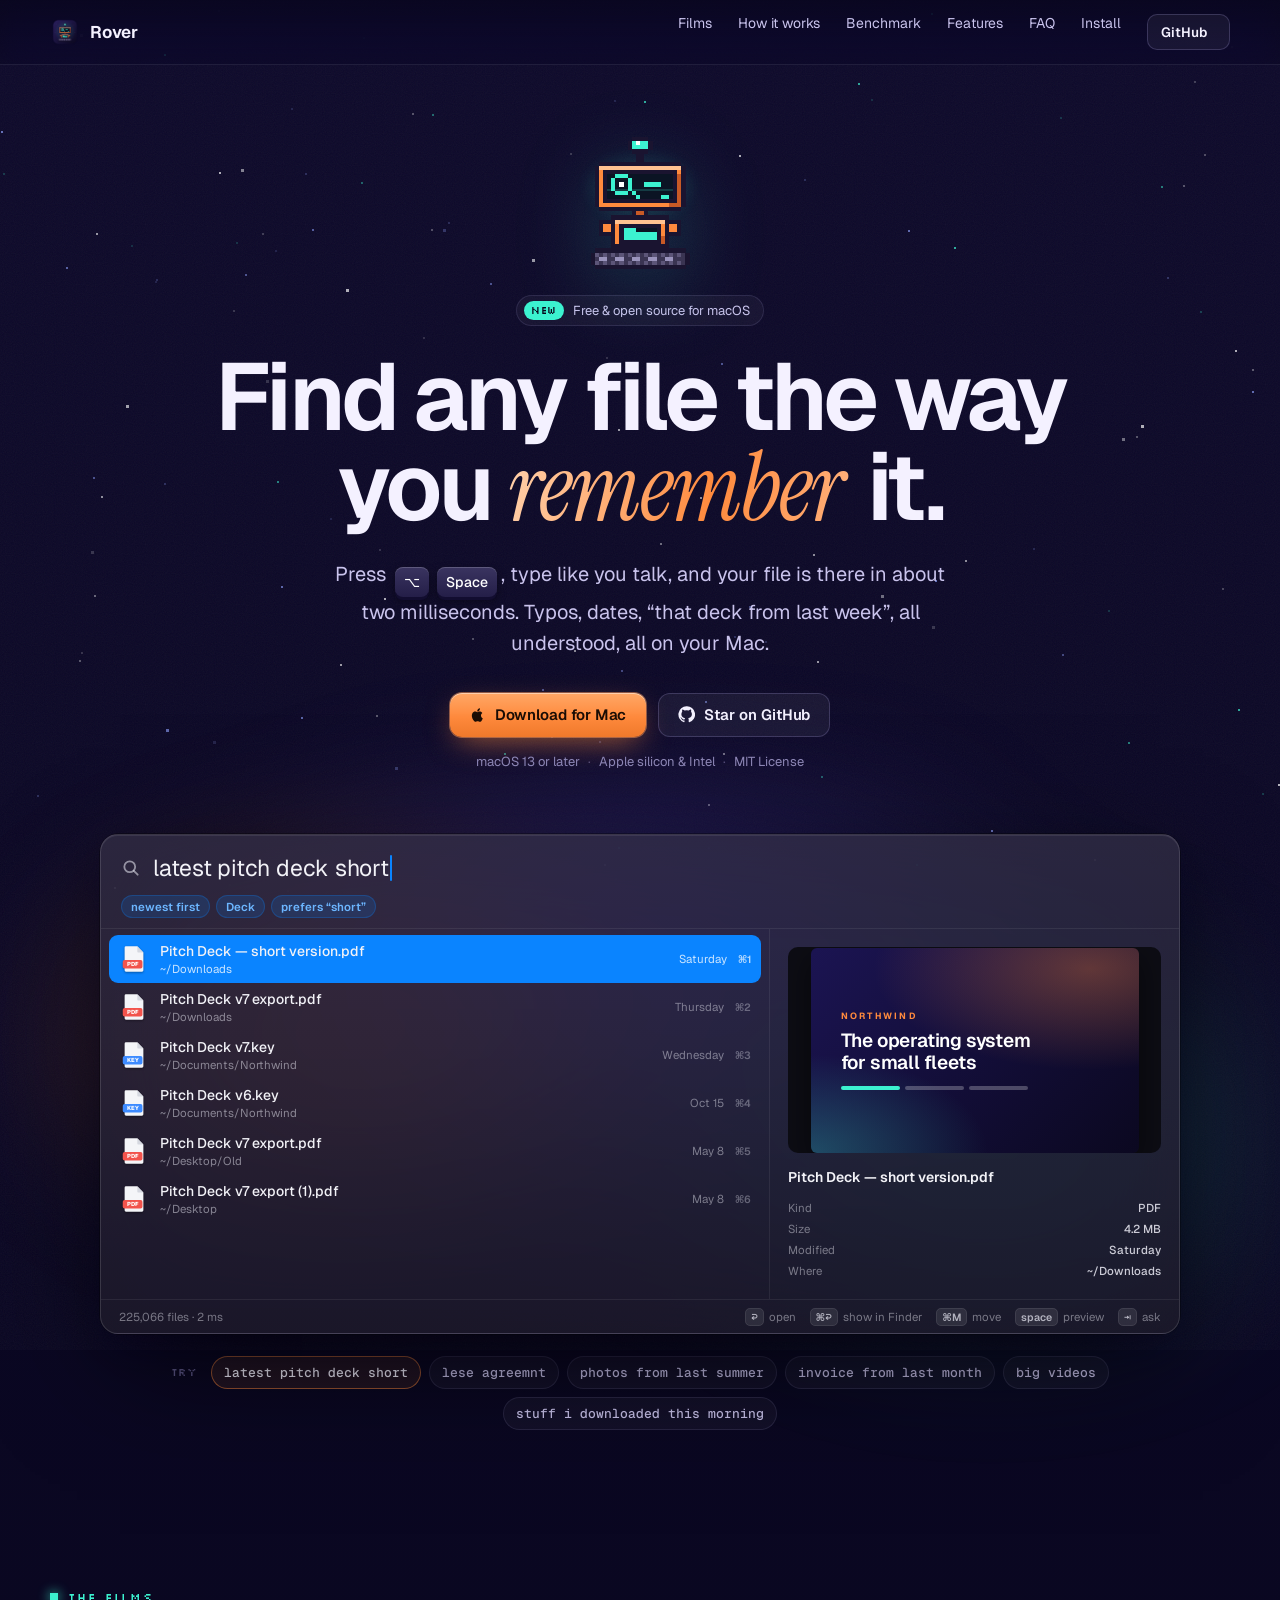
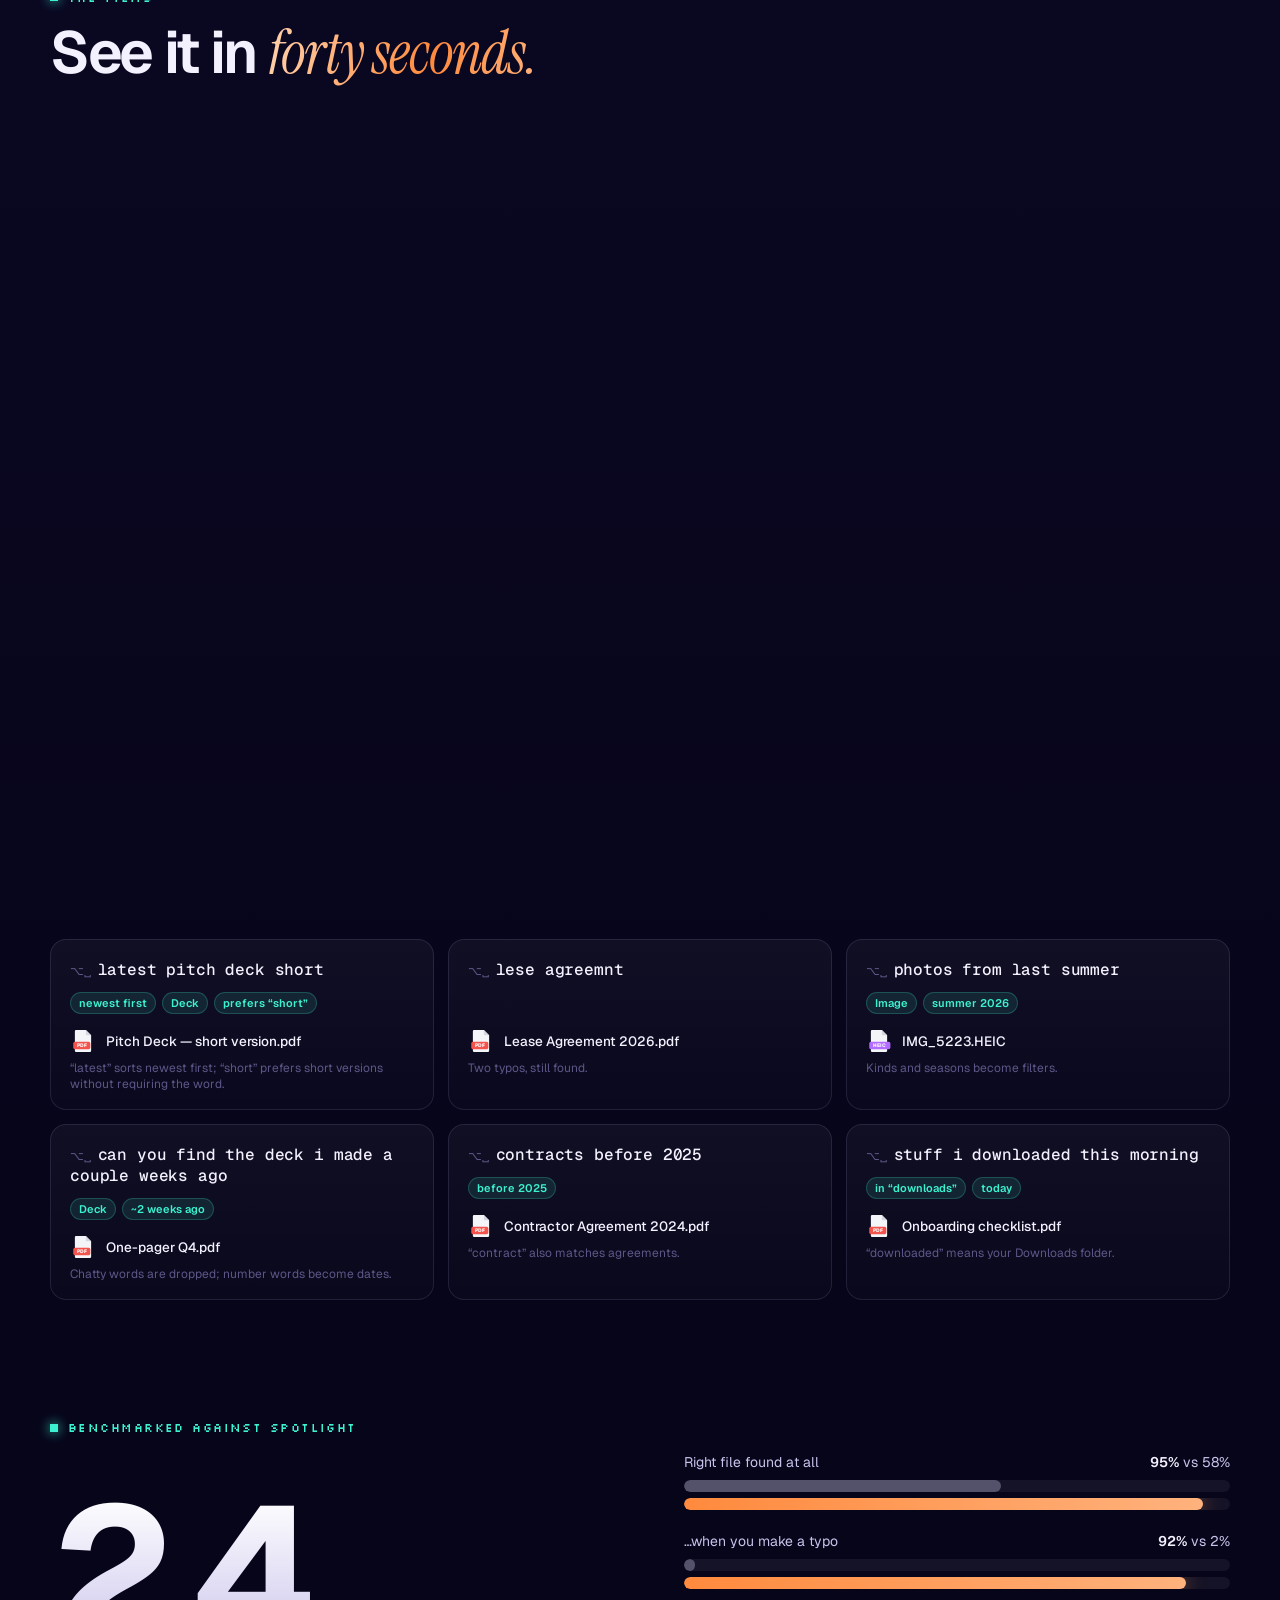
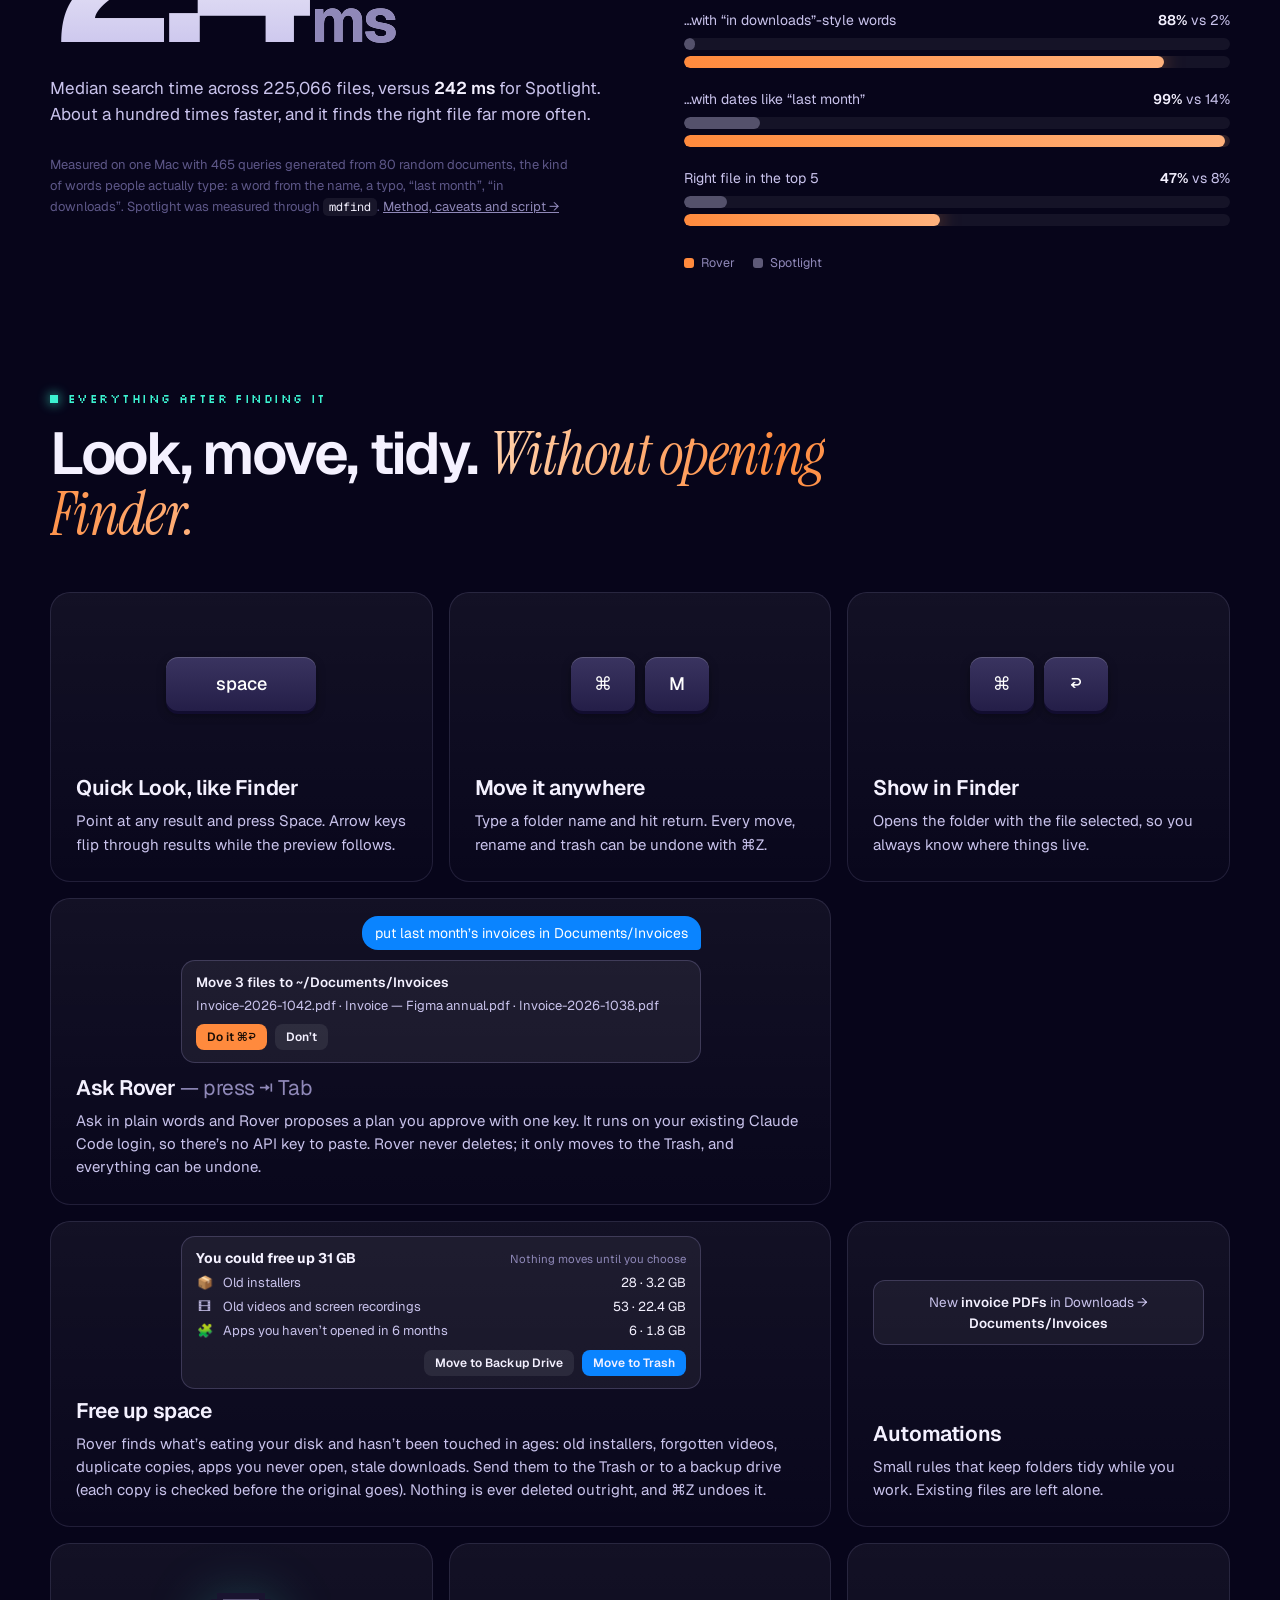
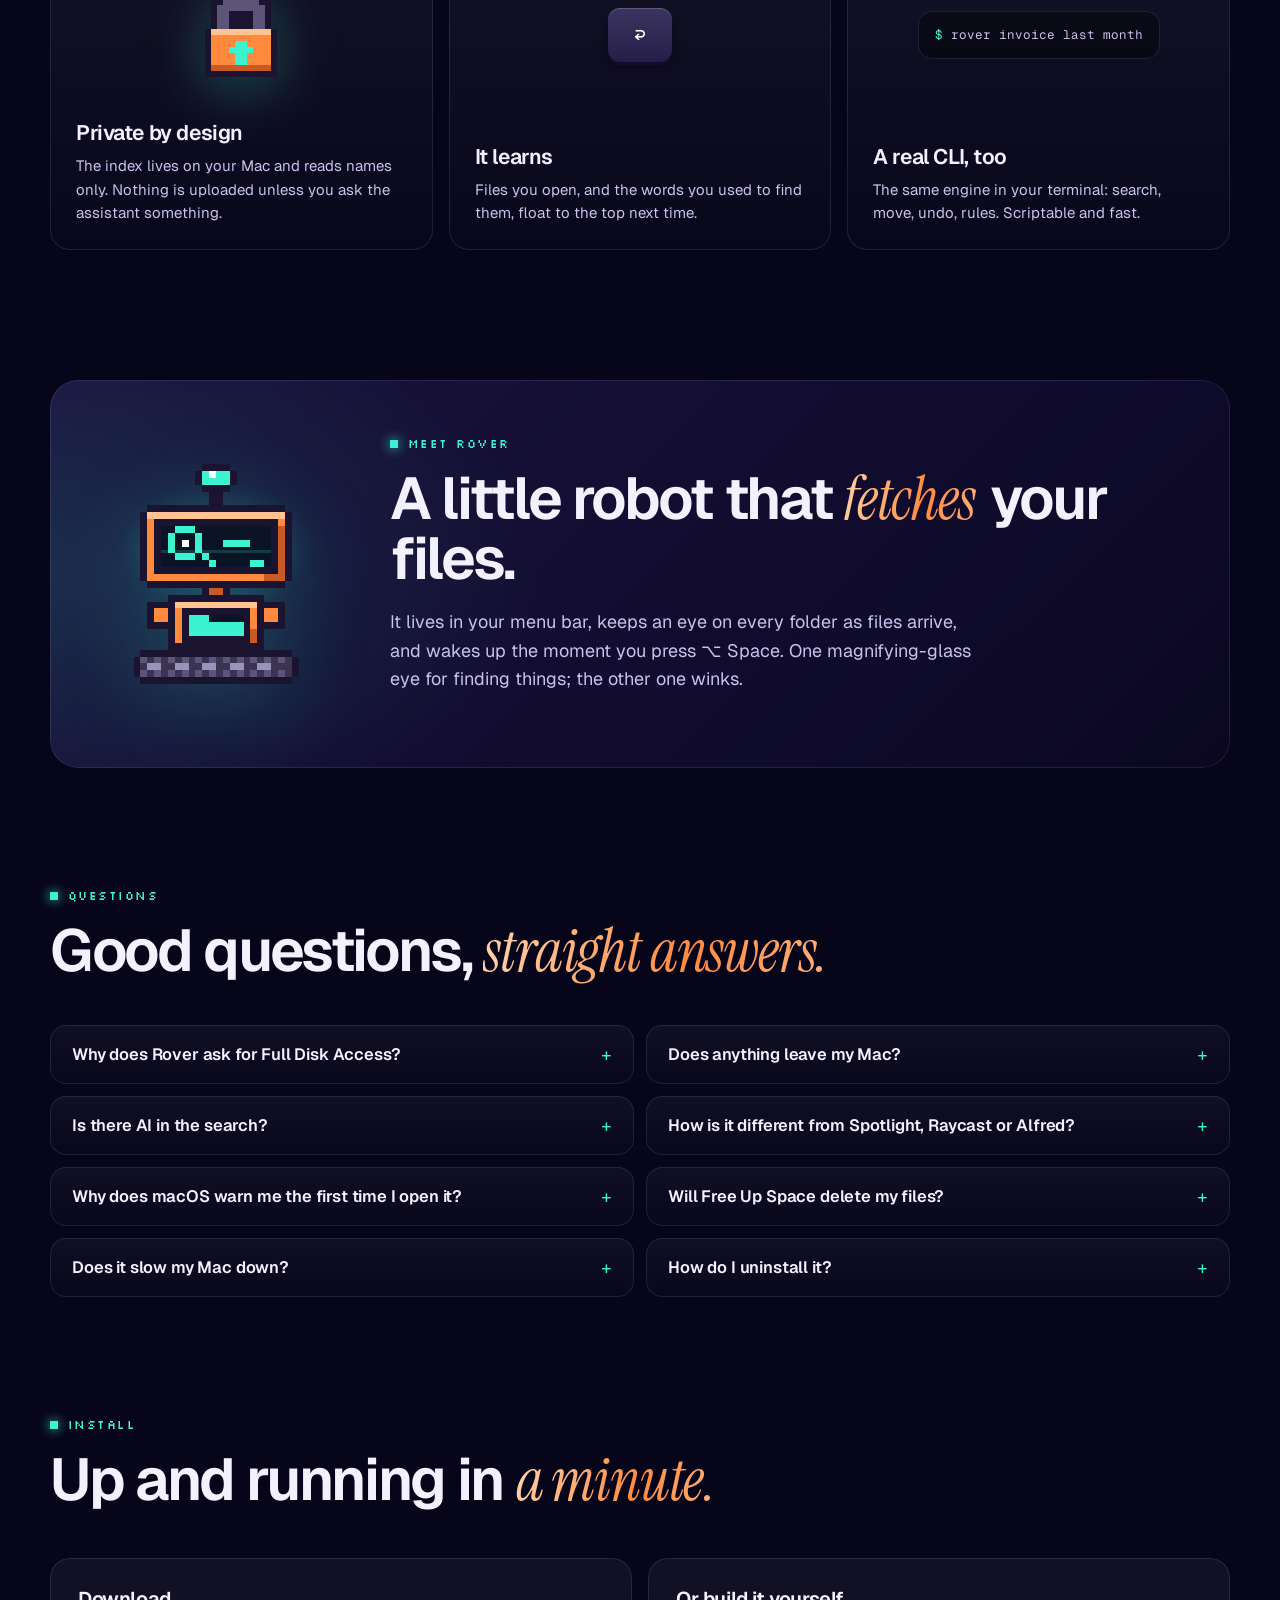
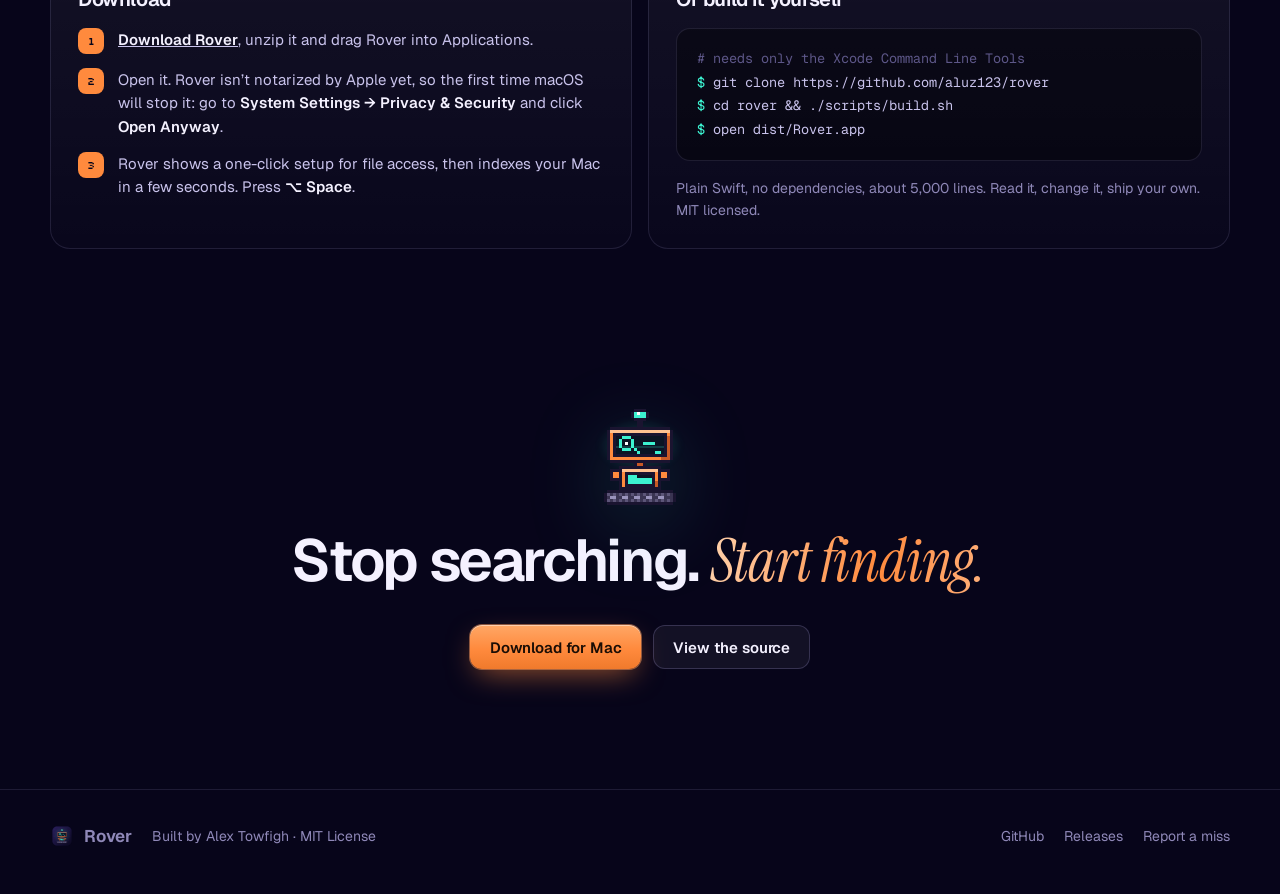
==== docs/index.html @ 17c2ae57 "Rover 1.0: find any file the way you remember it Free, open-source file search for macOS. Press Opti" ====
<!doctype html>
<html lang="en">
<head>
<meta charset="utf-8">
<meta name="viewport" content="width=device-width, initial-scale=1">
<title>Rover — find any file the way you remember it</title>
<meta name="description" content="Rover is a free, open-source file search for Mac. Press Option-Space, type like you talk, and your file is there in about 2 milliseconds. Built by Alex Towfigh. MIT License.">
<meta property="og:title" content="Rover — find any file the way you remember it">
<meta property="og:description" content="Free, open-source file search for Mac. ⌥ Space, type like you talk, found in 2 ms.">
<meta property="og:image" content="https://getrover.dev/assets/og.png">
<meta property="og:url" content="https://getrover.dev/">
<meta name="twitter:image" content="https://getrover.dev/assets/og.png">
<link rel="canonical" href="https://getrover.dev/">
<meta property="og:type" content="website">
<meta name="twitter:card" content="summary_large_image">
<meta name="theme-color" content="#07051a">
<link rel="icon" href="assets/icon-64.png">
<link rel="preconnect" href="https://fonts.googleapis.com"><link rel="preconnect" href="https://fonts.gstatic.com" crossorigin>
<link href="https://fonts.googleapis.com/css2?family=Geist:wght@300..800&family=Geist+Mono:wght@400..600&family=Instrument+Serif:ital@0;1&family=Silkscreen&display=swap" rel="stylesheet">
<link rel="stylesheet" href="assets/rover.css">
<style>
  * { box-sizing: border-box; }
  html { background: var(--night-0); scroll-behavior: smooth; overflow-x: clip; }
  pre { max-width: 100%; }
  body { margin: 0; color: var(--ink); font-family: var(--display); -webkit-font-smoothing: antialiased; overflow-x: hidden;
    background: radial-gradient(1200px 700px at 50% -10%, #2a1f5c 0%, transparent 70%), linear-gradient(180deg, #0e0a2b 0%, #07051a 38%, #07051a 100%); }
  a { color: inherit; }
  #sky { position: fixed; inset: 0; z-index: 0; pointer-events: none; }
  .grain { position: fixed; inset: -50%; z-index: 1; pointer-events: none; opacity: .05; background-image: url("data:image/svg+xml,%3Csvg xmlns='http://www.w3.org/2000/svg' width='160' height='160'%3E%3Cfilter id='n'%3E%3CfeTurbulence type='fractalNoise' baseFrequency='.9' numOctaves='2'/%3E%3C/filter%3E%3Crect width='100%25' height='100%25' filter='url(%23n)'/%3E%3C/svg%3E"); }
  main, nav, footer { position: relative; z-index: 2; }
  .wrap { width: min(1180px, calc(100% - 40px)); margin: 0 auto; }

  nav { position: sticky; top: 0; z-index: 10; backdrop-filter: blur(18px) saturate(1.4); -webkit-backdrop-filter: blur(18px) saturate(1.4);
    background: linear-gradient(180deg, rgba(7, 5, 26, .72), rgba(7, 5, 26, .35)); border-bottom: 1px solid var(--line); }
  nav .wrap { display: flex; align-items: center; height: 64px; gap: 28px; }
  .brand { display: flex; align-items: center; gap: 10px; font-weight: 650; font-size: 17px; letter-spacing: -.01em; text-decoration: none; }
  .brand img { width: 30px; height: 30px; border-radius: 8px; }
  .navlinks { display: flex; gap: 26px; margin-left: auto; font-size: 14px; color: var(--ink-2); }
  .navlinks a { text-decoration: none; transition: color .2s; } .navlinks a:hover { color: var(--ink); }
  .btn { display: inline-flex; align-items: center; gap: 9px; height: 44px; padding: 0 20px; border-radius: 12px; font: 600 15px var(--display); text-decoration: none; letter-spacing: -.005em; transition: transform .2s, box-shadow .2s, background .2s; white-space: nowrap; }
  .btn:hover { transform: translateY(-1px); }
  .btn-primary { color: #1a0d05; background: linear-gradient(180deg, #ffa766, #ff8a3d 55%, #f07a2c); box-shadow: 0 1px 0 rgba(255, 255, 255, .45) inset, 0 10px 30px -8px rgba(255, 138, 61, .65), 0 0 0 1px rgba(255, 160, 100, .5); }
  .btn-primary:hover { box-shadow: 0 1px 0 rgba(255, 255, 255, .45) inset, 0 16px 40px -8px rgba(255, 138, 61, .8), 0 0 0 1px rgba(255, 160, 100, .6); }
  .btn-ghost { color: var(--ink); background: rgba(255, 255, 255, .05); box-shadow: 0 0 0 1px var(--line-2) inset; }
  .btn-ghost:hover { background: rgba(255, 255, 255, .09); }
  .btn-sm { height: 36px; padding: 0 14px; font-size: 13.5px; border-radius: 10px; }

  /* hero */
  .hero { padding: 72px 0 40px; text-align: center; }
  .bot { width: 132px; height: 132px; margin: 0 auto 26px; filter: drop-shadow(0 18px 40px rgba(60, 242, 208, .18)); }
  .bot svg { width: 100% !important; height: 100% !important; display: block; }
  .pill { display: inline-flex; align-items: center; gap: 9px; padding: 6px 14px 6px 8px; border-radius: 99px; font-size: 13px; color: var(--ink-2); background: rgba(255, 255, 255, .04); box-shadow: 0 0 0 1px var(--line) inset; margin-bottom: 26px; }
  .pill b { font: 400 10px var(--pixel); color: var(--night-0); background: var(--teal); padding: 3px 7px; border-radius: 99px; letter-spacing: .04em; }
  h1 { font-size: clamp(46px, 7.4vw, 104px); line-height: .95; letter-spacing: -.045em; font-weight: 640; margin: 0 auto; max-width: 1000px; }
  h1 em, h2 em { font-family: var(--serif); font-style: italic; font-weight: 400; letter-spacing: -.02em; color: var(--orange-2);
    background: linear-gradient(100deg, #ffd2ad, #ff8a3d 60%, #ffb27d); -webkit-background-clip: text; background-clip: text; -webkit-text-fill-color: transparent; padding-right: .06em; }
  .lede { font-size: clamp(17px, 1.6vw, 20px); line-height: 1.55; color: var(--ink-2); max-width: 640px; margin: 26px auto 0; font-weight: 400; }
  .keys { display: inline-flex; align-items: center; gap: 8px; vertical-align: -6px; margin: 0 4px; }
  .key { display: inline-grid; place-items: center; min-width: 34px; height: 30px; padding: 0 9px; border-radius: 8px; font: 500 14px var(--ui); color: #fff;
    background: linear-gradient(180deg, #3a3460, #241e48); box-shadow: 0 1px 0 rgba(255, 255, 255, .18) inset, 0 3px 0 #120d30, 0 4px 10px rgba(0, 0, 0, .4); }
  .ctas { display: flex; gap: 12px; justify-content: center; margin-top: 34px; flex-wrap: wrap; }
  .fine { margin-top: 16px; font-size: 13px; color: var(--ink-3); }
  .fine span { margin: 0 8px; opacity: .5; }

  .stage { position: relative; margin: 64px auto 0; width: min(1080px, 100%); }
  .stage::before { content: ""; position: absolute; inset: -12% -8% -20%; z-index: -1; filter: blur(60px);
    background: radial-gradient(40% 50% at 25% 40%, rgba(255, 138, 61, .32), transparent 70%), radial-gradient(45% 55% at 78% 55%, rgba(60, 242, 208, .22), transparent 70%), radial-gradient(50% 60% at 50% 30%, rgba(112, 90, 255, .3), transparent 70%); }
  #demo { height: 500px; text-align: left; }
  .tries { display: flex; gap: 8px; justify-content: center; flex-wrap: wrap; margin-top: 22px; }
  .try { font: 500 13px var(--mono); color: var(--ink-2); background: rgba(255, 255, 255, .04); border: 1px solid var(--line); padding: 7px 12px; border-radius: 99px; cursor: pointer; transition: all .2s; }
  .try:hover, .try.on { color: var(--ink); border-color: rgba(255, 138, 61, .55); background: rgba(255, 138, 61, .1); }
  .try-label { font: 400 11px var(--pixel); color: var(--ink-4); align-self: center; margin-right: 6px; letter-spacing: .06em; }

  /* sections */
  section { padding: 120px 0 0; }
  .eyebrow { font: 400 12px var(--pixel); letter-spacing: .12em; color: var(--teal); margin-bottom: 18px; display: flex; align-items: center; gap: 10px; }
  .eyebrow::before { content: ""; width: 8px; height: 8px; background: var(--teal); box-shadow: 0 0 12px var(--teal); }
  h2 { font-size: clamp(36px, 4.6vw, 64px); line-height: 1; letter-spacing: -.04em; font-weight: 630; margin: 0; max-width: 820px; }
  .sub { font-size: 18px; line-height: 1.6; color: var(--ink-2); max-width: 600px; margin-top: 20px; }

  .queries { display: grid; grid-template-columns: repeat(3, 1fr); gap: 14px; margin-top: 48px; }
  .q { padding: 20px 20px 18px; border-radius: 16px; background: linear-gradient(180deg, rgba(255, 255, 255, .045), rgba(255, 255, 255, .015)); box-shadow: 0 0 0 1px var(--line) inset; transition: transform .3s, box-shadow .3s; }
  .q:hover { transform: translateY(-3px); box-shadow: 0 0 0 1px var(--line-2) inset, 0 20px 40px -20px rgba(0, 0, 0, .6); }
  .q-text { font: 500 16px var(--mono); color: var(--ink); letter-spacing: -.01em; }
  .q-text::before { content: "⌥␣ "; color: var(--ink-4); font-size: 12px; }
  .q-chips { display: flex; gap: 6px; flex-wrap: wrap; margin: 12px 0 14px; min-height: 22px; }
  .q-chips span { font: 600 11px var(--ui); padding: 3px 8px; border-radius: 99px; background: rgba(60, 242, 208, .1); color: var(--teal); border: 1px solid rgba(60, 242, 208, .22); }
  .q-hit { display: flex; align-items: center; gap: 10px; font-size: 13.5px; color: var(--ink-2); font-family: var(--ui); }
  .q-hit b { font-weight: 500; color: var(--ink); white-space: nowrap; overflow: hidden; text-overflow: ellipsis; }
  .q-note { font-size: 12px; color: var(--ink-4); margin-top: 6px; font-family: var(--ui); }

  .films { display: grid; grid-template-columns: 1fr 1fr; gap: 16px; margin-top: 44px; }
  .film { margin: 0; }
  .film video { width: 100%; aspect-ratio: 16/9; display: block; border-radius: 18px; background: #0b0820; box-shadow: 0 0 0 1px var(--line-2), 0 30px 80px -30px rgba(0, 0, 0, .8); }
  .film figcaption { font-size: 14px; color: var(--ink-3); margin-top: 12px; }
  @media (max-width: 900px) { .films { grid-template-columns: minmax(0, 1fr); } }
  /* speed */
  .speed { display: grid; grid-template-columns: 1.05fr 1fr; gap: 60px; align-items: center; margin-top: 10px; }
  .big { font-size: clamp(110px, 15vw, 210px); font-weight: 680; letter-spacing: -.07em; line-height: .85; background: linear-gradient(180deg, #fff, #c9c3ec); -webkit-background-clip: text; background-clip: text; -webkit-text-fill-color: transparent; }
  .big small { font-size: .32em; letter-spacing: -.03em; margin-left: .08em; -webkit-text-fill-color: var(--ink-3); }
  .vs { font-size: 17px; color: var(--ink-2); margin-top: 18px; line-height: 1.55; }
  .vs b { color: var(--ink); font-weight: 600; }
  .bars { display: grid; gap: 22px; }
  .bar-h { display: flex; justify-content: space-between; font-size: 14px; color: var(--ink-2); margin-bottom: 9px; }
  .bar-h b { color: var(--ink); font-weight: 600; }
  .bar { position: relative; height: 12px; border-radius: 99px; background: rgba(255, 255, 255, .06); overflow: hidden; }
  .bar i { position: absolute; left: 0; top: 0; bottom: 0; border-radius: 99px; width: 0; transition: width 1.4s cubic-bezier(.2, .8, .2, 1); }
  .bar .r { background: linear-gradient(90deg, var(--orange), #ffb27d); box-shadow: 0 0 20px rgba(255, 138, 61, .55); }
  .bar .s { background: rgba(201, 195, 236, .35); top: 0; }
  .bar-legend { display: flex; gap: 18px; font-size: 12.5px; color: var(--ink-3); margin-top: 6px; }
  .bar-legend span::before { content: ""; display: inline-block; width: 10px; height: 10px; border-radius: 3px; margin-right: 7px; vertical-align: -1px; }
  .bar-legend .lr::before { background: var(--orange); } .bar-legend .ls::before { background: rgba(201, 195, 236, .45); }
  .method { font-size: 13px; color: var(--ink-4); line-height: 1.6; margin-top: 28px; max-width: 520px; }
  .method a { color: var(--ink-3); }

  /* features */
  .feats { display: grid; grid-template-columns: repeat(3, 1fr); gap: 16px; margin-top: 48px; }
  .feat { position: relative; padding: 26px; border-radius: 20px; min-height: 290px; overflow: hidden; display: flex; flex-direction: column;
    background: linear-gradient(180deg, rgba(255, 255, 255, .05), rgba(255, 255, 255, .012)); box-shadow: 0 0 0 1px var(--line) inset; }
  .feat h3 { font-size: 21px; letter-spacing: -.02em; margin: auto 0 8px; font-weight: 620; }
  .feat p { font-size: 15px; line-height: 1.55; color: var(--ink-2); margin: 0; }
  .feat .art { height: 132px; display: flex; align-items: center; justify-content: center; margin-bottom: 18px; }
  .feat.wide { grid-column: span 2; }
  .mini-keys { display: flex; gap: 10px; }
  .mini-keys .key { height: 54px; min-width: 64px; font-size: 18px; border-radius: 12px; }
  .ask { width: 100%; max-width: 520px; font-family: var(--ui); }
  .ask .me { margin-left: auto; width: fit-content; background: #0a84ff; color: #fff; padding: 8px 13px; border-radius: 16px 16px 4px 16px; font-size: 14px; }
  .ask .plan { margin-top: 10px; background: rgba(255, 255, 255, .06); border: 1px solid var(--line-2); border-radius: 14px; padding: 12px 14px; font-size: 13px; color: var(--ink-2); }
  .ask .plan b { color: var(--ink); font-weight: 600; display: block; margin-bottom: 6px; font-size: 13.5px; }
  .ask .plan .acts { display: flex; gap: 8px; margin-top: 10px; }
  .ask .plan .acts span { font-size: 12px; font-weight: 600; padding: 5px 11px; border-radius: 8px; background: rgba(255, 255, 255, .08); color: var(--ink); }
  .ask .plan .acts span:first-child { background: var(--orange); color: #1a0d05; }
  .rule { font-family: var(--ui); font-size: 13.5px; line-height: 1.5; display: block; text-align: center; background: rgba(255, 255, 255, .05); border: 1px solid var(--line-2); padding: 11px 14px; border-radius: 12px; color: var(--ink-2); }
  .rule b { color: var(--ink); font-weight: 600; }
  .lock { filter: drop-shadow(0 10px 30px rgba(60, 242, 208, .3)); }

  .junk { width: 100%; max-width: 520px; font-family: var(--ui); font-size: 13px; background: rgba(255,255,255,.05); border: 1px solid var(--line-2); border-radius: 14px; padding: 12px 14px; display: grid; gap: 7px; }
  .junk .jh { display: flex; justify-content: space-between; align-items: baseline; } .junk .jh b { font-size: 14px; } .junk .jh span { font-size: 11.5px; color: var(--ink-3); }
  .junk .jr { display: flex; gap: 9px; align-items: center; color: var(--ink-2); } .junk .jr i { font-style: normal; width: 18px; text-align: center; } .junk .jr span { margin-left: auto; color: var(--ink); font-variant-numeric: tabular-nums; }
  .junk .ja { display: flex; gap: 8px; justify-content: flex-end; margin-top: 4px; } .junk .ja span { font-size: 12px; font-weight: 600; padding: 5px 11px; border-radius: 8px; background: rgba(255,255,255,.08); } .junk .ja .t { background: #0a84ff; }
  .faq { display: grid; grid-template-columns: 1fr 1fr; gap: 12px; margin-top: 44px; }
  .faq > * { min-width: 0; }
  .qa { border-radius: 16px; background: linear-gradient(180deg, rgba(255,255,255,.045), rgba(255,255,255,.012)); box-shadow: 0 0 0 1px var(--line) inset; padding: 18px 22px; }
  .qa summary { cursor: pointer; font-size: 16.5px; font-weight: 600; letter-spacing: -.01em; list-style: none; display: flex; justify-content: space-between; gap: 16px; }
  .qa summary::-webkit-details-marker { display: none; }
  .qa summary::after { content: "+"; color: var(--teal); font: 400 18px var(--mono); }
  .qa[open] summary::after { content: "–"; }
  .qa p { margin: 12px 0 0; font-size: 15px; line-height: 1.6; color: var(--ink-2); }
  @media (max-width: 900px) { .faq { grid-template-columns: minmax(0, 1fr); } }
  /* meet */
  .meet { display: grid; grid-template-columns: auto 1fr; gap: 64px; align-items: center; padding: 56px; border-radius: 28px; margin-top: 10px;
    background: radial-gradient(70% 120% at 0% 50%, rgba(60, 242, 208, .12), transparent 60%), linear-gradient(135deg, rgba(42, 31, 92, .55), rgba(14, 10, 43, .55)); box-shadow: 0 0 0 1px var(--line) inset; }
  .meet .bot { margin: 0; width: 220px; height: 220px; }

  /* install */
  .install > *, .feats > *, .queries > *, .speed > * { min-width: 0; }
  .install { display: grid; grid-template-columns: 1fr 1fr; gap: 16px; margin-top: 48px; }
  .card { padding: 28px; border-radius: 20px; background: linear-gradient(180deg, rgba(255, 255, 255, .05), rgba(255, 255, 255, .012)); box-shadow: 0 0 0 1px var(--line) inset; }
  .card h3 { margin: 0 0 16px; font-size: 20px; letter-spacing: -.02em; font-weight: 620; }
  ol.steps { margin: 0; padding: 0; list-style: none; counter-reset: s; display: grid; gap: 14px; }
  ol.steps li { counter-increment: s; display: grid; grid-template-columns: 28px 1fr; gap: 12px; font-size: 15px; line-height: 1.55; color: var(--ink-2); }
  ol.steps li::before { content: counter(s); width: 26px; height: 26px; border-radius: 8px; display: grid; place-items: center; font: 400 11px var(--pixel); color: var(--night-0); background: var(--orange); }
  ol.steps b { color: var(--ink); font-weight: 600; }
  pre { margin: 0; padding: 18px 20px; border-radius: 14px; background: rgba(0, 0, 0, .35); border: 1px solid var(--line); font: 13.5px/1.75 var(--mono); color: var(--ink-2); overflow-x: auto; }
  pre .c { color: var(--ink-4); } pre .p { color: var(--teal); }
  code { font-family: var(--mono); font-size: .92em; background: rgba(255, 255, 255, .07); padding: 1px 6px; border-radius: 5px; color: var(--ink); }

  .final { text-align: center; padding: 160px 0 120px; }
  .final h2 { margin: 0 auto; }
  footer { border-top: 1px solid var(--line); padding: 34px 0 46px; color: var(--ink-3); font-size: 14px; }
  footer .wrap { display: flex; gap: 20px; align-items: center; flex-wrap: wrap; }
  footer a { text-decoration: none; } footer a:hover { color: var(--ink); }

  .reveal { opacity: 0; transform: translateY(24px); transition: opacity .9s cubic-bezier(.2, .8, .2, 1), transform .9s cubic-bezier(.2, .8, .2, 1); }
  .reveal.in { opacity: 1; transform: none; }

  @media (max-width: 900px) {
    .navlinks a:not(.btn) { display: none; }
    .queries, .feats, .install { grid-template-columns: minmax(0, 1fr); } .feat.wide { grid-column: auto; }
    .speed, .meet { grid-template-columns: 1fr; gap: 36px; } .meet { padding: 32px; text-align: center; } .meet .bot { margin: 0 auto; width: 160px; height: 160px; }
    #demo { height: 470px; } #demo .rv-pv { display: none; } #demo .rv-hint:nth-child(n+4) { display: none; }
    .hero { padding-top: 48px; } section { padding-top: 90px; }
  }
  @media (max-width: 560px) { #demo .rv-hint { display: none; } #demo .rv-field { font-size: 18px; } #demo .rv-when { display: none; } .rv-num { display: none; } }
  @media (prefers-reduced-motion: reduce) { .reveal { opacity: 1; transform: none; transition: none; } .bar i { transition: none; } }
</style>
</head>
<body>
<canvas id="sky"></canvas><div class="grain"></div>

<nav><div class="wrap">
  <a class="brand" href="#"><img src="assets/icon-64.png" alt="">Rover</a>
  <div class="navlinks">
    <a href="#film">Films</a><a href="#how">How it works</a><a href="#speed">Benchmark</a><a href="#features">Features</a><a href="#faq">FAQ</a><a href="#install">Install</a>
    <a class="btn btn-ghost btn-sm gh" href="#" data-repo>GitHub <span class="stars"></span></a>
  </div>
</div></nav>

<main>
<header class="hero"><div class="wrap">
  <div class="bot" id="bot-hero"></div>
  <div class="pill"><b>NEW</b>Free &amp; open source for macOS</div>
  <h1>Find any file the way you <em>remember</em> it.</h1>
  <p class="lede">Press <span class="keys"><span class="key">⌥</span><span class="key">Space</span></span>, type like you talk, and your file is there in about two milliseconds. Typos, dates, “that deck from last week”, all understood, all on your Mac.</p>
  <div class="ctas">
    <a class="btn btn-primary" href="#" data-download><svg width="16" height="16" viewBox="0 0 24 24" fill="currentColor"><path d="M16.4 12.6c0-2.4 2-3.6 2.1-3.7-1.2-1.7-3-1.9-3.6-2-1.5-.2-3 .9-3.8.9-.8 0-2-.9-3.3-.9-1.7 0-3.3 1-4.2 2.5-1.8 3.1-.5 7.7 1.3 10.2.9 1.2 1.9 2.6 3.2 2.6 1.3-.1 1.8-.8 3.3-.8 1.6 0 2 .8 3.3.8 1.4 0 2.3-1.2 3.1-2.5 1-1.4 1.4-2.8 1.4-2.9-.1 0-2.8-1.1-2.8-4.2zM13.9 5.2c.7-.8 1.2-2 1-3.2-1 .1-2.3.7-3 1.5-.7.8-1.2 2-1.1 3.1 1.2.1 2.3-.6 3.1-1.4z"/></svg>Download for Mac</a>
    <a class="btn btn-ghost" href="#" data-repo><svg width="17" height="17" viewBox="0 0 24 24" fill="currentColor"><path d="M12 .5a11.5 11.5 0 0 0-3.6 22.4c.6.1.8-.3.8-.6v-2c-3.2.7-3.9-1.5-3.9-1.5-.5-1.3-1.3-1.7-1.3-1.7-1-.7.1-.7.1-.7 1.2.1 1.8 1.2 1.8 1.2 1 1.8 2.8 1.3 3.5 1 .1-.8.4-1.3.7-1.6-2.6-.3-5.3-1.3-5.3-5.7 0-1.3.5-2.3 1.2-3.1-.1-.3-.5-1.5.1-3.1 0 0 1-.3 3.2 1.2a11 11 0 0 1 5.8 0c2.2-1.5 3.2-1.2 3.2-1.2.6 1.6.2 2.8.1 3.1.8.8 1.2 1.9 1.2 3.1 0 4.4-2.7 5.4-5.3 5.7.4.4.8 1.1.8 2.2v3.2c0 .3.2.7.8.6A11.5 11.5 0 0 0 12 .5z"/></svg>Star on GitHub</a>
  </div>
  <div class="fine">macOS 13 or later<span>·</span>Apple silicon &amp; Intel<span>·</span>MIT License</div>

  <div class="stage reveal"><div id="demo"></div></div>
  <div class="tries"><span class="try-label">TRY</span></div>
</div></header>

<section id="film"><div class="wrap">
  <div class="eyebrow reveal">THE FILMS</div>
  <h2 class="reveal">See it in <em>forty seconds.</em></h2>
  <div class="films">
    <figure class="film reveal"><video controls playsinline preload="none" poster="assets/film-poster.jpg" src="assets/rover-hero.mp4"></video><figcaption>Rover · 0:40</figcaption></figure>
    <figure class="film reveal"><video controls playsinline preload="none" poster="assets/tour-poster.jpg" src="assets/rover-tour.mp4"></video><figcaption>Rover in sixty seconds · 1:02</figcaption></figure>
  </div>
</div></section>

<section id="how"><div class="wrap">
  <div class="eyebrow reveal">TYPE LIKE YOU THINK</div>
  <h2 class="reveal">You don’t remember file names. <em>Rover doesn’t need them.</em></h2>
  <p class="sub reveal">Half-remembered words, a rough date, the folder it might be in. Rover reads what you mean, shows what it understood, and ranks your own documents above the clutter. No AI model, no internet: just a very fast index and a lot of care.</p>
  <div class="queries" id="queries"></div>
</div></section>

<section id="speed"><div class="wrap">
  <div class="eyebrow reveal">BENCHMARKED AGAINST SPOTLIGHT</div>
  <div class="speed">
    <div class="reveal">
      <div class="big">2.4<small>ms</small></div>
      <p class="vs">Median search time across 225,066 files, versus <b>242 ms</b> for Spotlight. About a hundred times faster, and it finds the right file far more often.</p>
      <p class="method">Measured on one Mac with 465 queries generated from 80 random documents, the kind of words people actually type: a word from the name, a typo, “last month”, “in downloads”. Spotlight was measured through <code>mdfind</code>. <a href="#" data-repo-path="/blob/main/README.md#benchmark-vs-spotlight">Method, caveats and script →</a></p>
    </div>
    <div class="bars reveal" id="bars"></div>
  </div>
</div></section>

<section id="features"><div class="wrap">
  <div class="eyebrow reveal">EVERYTHING AFTER FINDING IT</div>
  <h2 class="reveal">Look, move, tidy. <em>Without opening Finder.</em></h2>
  <div class="feats">
    <div class="feat reveal"><div class="art"><div class="mini-keys"><span class="key" style="min-width:150px">space</span></div></div>
      <h3>Quick Look, like Finder</h3><p>Point at any result and press Space. Arrow keys flip through results while the preview follows.</p></div>
    <div class="feat reveal"><div class="art"><div class="mini-keys"><span class="key">⌘</span><span class="key">M</span></div></div>
      <h3>Move it anywhere</h3><p>Type a folder name and hit return. Every move, rename and trash can be undone with ⌘Z.</p></div>
    <div class="feat reveal"><div class="art"><div class="mini-keys"><span class="key">⌘</span><span class="key">↩</span></div></div>
      <h3>Show in Finder</h3><p>Opens the folder with the file selected, so you always know where things live.</p></div>
    <div class="feat wide reveal"><div class="art"><div class="ask"><div class="me">put last month’s invoices in Documents/Invoices</div>
        <div class="plan"><b>Move 3 files to ~/Documents/Invoices</b>Invoice-2026-1042.pdf · Invoice — Figma annual.pdf · Invoice-2026-1038.pdf<div class="acts"><span>Do it ⌘↩</span><span>Don’t</span></div></div></div></div>
      <h3>Ask Rover <span style="font-weight:400;color:var(--ink-3)">— press ⇥ Tab</span></h3><p>Ask in plain words and Rover proposes a plan you approve with one key. It runs on your existing Claude Code login, so there’s no API key to paste. Rover never deletes; it only moves to the Trash, and everything can be undone.</p></div>
    <div class="feat wide reveal"><div class="art"><div class="junk">
        <div class="jh"><b>You could free up 31 GB</b><span>Nothing moves until you choose</span></div>
        <div class="jr"><i>📦</i>Old installers<span>28 · 3.2 GB</span></div>
        <div class="jr"><i>🎞</i>Old videos and screen recordings<span>53 · 22.4 GB</span></div>
        <div class="jr"><i>🧩</i>Apps you haven’t opened in 6 months<span>6 · 1.8 GB</span></div>
        <div class="ja"><span>Move to Backup Drive</span><span class="t">Move to Trash</span></div></div></div>
      <h3>Free up space</h3><p>Rover finds what’s eating your disk and hasn’t been touched in ages: old installers, forgotten videos, duplicate copies, apps you never open, stale downloads. Send them to the Trash or to a backup drive (each copy is checked before the original goes). Nothing is ever deleted outright, and ⌘Z undoes it.</p></div>
    <div class="feat reveal"><div class="art"><div class="rule">New <b>invoice PDFs</b> in Downloads → <b>Documents/Invoices</b></div></div>
      <h3>Automations</h3><p>Small rules that keep folders tidy while you work. Existing files are left alone.</p></div>
    <div class="feat reveal"><div class="art"><svg class="lock" width="84" height="96" viewBox="0 0 14 16" shape-rendering="crispEdges"><path fill="#1A1430" d="M3 1h8v1h1v5h1v8H1V7h1V2h1z"/><path fill="#5C5578" d="M4 2h6v1h1v4H9V4H5v3H3V3h1z"/><path fill="#FF8A3D" d="M2 7h10v7H2z"/><path fill="#FFC291" d="M2 7h10v1H2z"/><path fill="#C85A26" d="M2 13h10v1H2z"/><path fill="#3CF2D0" d="M6 9h2v1h1v1H8v2H6v-2H5v-1h1z"/></svg></div>
      <h3>Private by design</h3><p>The index lives on your Mac and reads names only. Nothing is uploaded unless you ask the assistant something.</p></div>
    <div class="feat reveal"><div class="art"><div class="mini-keys"><span class="key">↩</span></div></div>
      <h3>It learns</h3><p>Files you open, and the words you used to find them, float to the top next time.</p></div>
    <div class="feat reveal"><div class="art"><pre style="font-size:12.5px;padding:12px 16px"><span class="p">$</span> rover invoice last month</pre></div>
      <h3>A real CLI, too</h3><p>The same engine in your terminal: search, move, undo, rules. Scriptable and fast.</p></div>
  </div>
</div></section>

<section><div class="wrap">
  <div class="meet reveal">
    <div class="bot" id="bot-meet"></div>
    <div>
      <div class="eyebrow">MEET ROVER</div>
      <h2>A little robot that <em>fetches</em> your files.</h2>
      <p class="sub">It lives in your menu bar, keeps an eye on every folder as files arrive, and wakes up the moment you press ⌥ Space. One magnifying-glass eye for finding things; the other one winks.</p>
    </div>
  </div>
</div></section>

<section id="faq"><div class="wrap">
  <div class="eyebrow reveal">QUESTIONS</div>
  <h2 class="reveal">Good questions, <em>straight answers.</em></h2>
  <div class="faq">
      <details class="qa reveal"><summary>Why does Rover ask for Full Disk Access?</summary><p>macOS hides folders like Documents, Desktop and Downloads from apps until you allow it. Rover reads file names (not contents) to build its index. You can also allow just Desktop, Documents and Downloads instead.</p></details>
      <details class="qa reveal"><summary>Does anything leave my Mac?</summary><p>No. The index lives on your Mac and holds names, dates and sizes only. The one exception is the optional assistant (⇥ Tab), which sends your question and file names to Claude only when you ask it something.</p></details>
      <details class="qa reveal"><summary>Is there AI in the search?</summary><p>No. Search is a fast index plus a plain-English parser, a hand-made synonym list and a ranking function, all in Swift with no dependencies. That is why it takes about 2 ms and works offline.</p></details>
      <details class="qa reveal"><summary>How is it different from Spotlight, Raycast or Alfred?</summary><p>Spotlight finds files if you remember their name. Raycast and Alfred are launchers that use Spotlight&#x27;s file search. Rover keeps its own index and understands how people actually remember files: typos, “last summer”, “in downloads”, “the short version”. In our benchmark it found the right file 95% of the time, versus 58% for Spotlight.</p></details>
      <details class="qa reveal"><summary>Why does macOS warn me the first time I open it?</summary><p>Rover isn&#x27;t notarized by Apple yet. Open System Settings → Privacy &amp; Security and click Open Anyway, or build it from source with one command.</p></details>
      <details class="qa reveal"><summary>Will Free Up Space delete my files?</summary><p>Never permanently. It only suggests; you choose. Files go to the Trash, or to a backup drive with the original sent to the Trash after the copy is checked, and ⌘Z puts everything back. It never suggests iCloud files, code projects or Apple&#x27;s apps.</p></details>
      <details class="qa reveal"><summary>Does it slow my Mac down?</summary><p>It indexes about 225,000 files in about 2 seconds at launch, then follows changes live. At rest it uses close to 0% CPU and about 30 MB of memory.</p></details>
      <details class="qa reveal"><summary>How do I uninstall it?</summary><p>Quit Rover from its menu, drag it from Applications to the Trash, and delete ~/Library/Application Support/Rover.</p></details>
  </div>
</div></section>

<section id="install"><div class="wrap">
  <div class="eyebrow reveal">INSTALL</div>
  <h2 class="reveal">Up and running in <em>a minute.</em></h2>
  <div class="install">
    <div class="card reveal"><h3>Download</h3><ol class="steps">
      <li><span><a href="#" data-download><b>Download Rover</b></a>, unzip it and drag Rover into Applications.</span></li>
      <li><span>Open it. Rover isn’t notarized by Apple yet, so the first time macOS will stop it: go to <b>System Settings → Privacy &amp; Security</b> and click <b>Open Anyway</b>.</span></li>
      <li><span>Rover shows a one-click setup for file access, then indexes your Mac in a few seconds. Press <b>⌥ Space</b>.</span></li>
    </ol></div>
    <div class="card reveal"><h3>Or build it yourself</h3>
      <pre><span class="c"># needs only the Xcode Command Line Tools</span>
<span class="p">$</span> git clone <span data-repo-text>https://github.com/…/rover</span>
<span class="p">$</span> cd rover &amp;&amp; ./scripts/build.sh
<span class="p">$</span> open dist/Rover.app</pre>
      <p style="color:var(--ink-3);font-size:14px;line-height:1.6;margin:16px 0 0">Plain Swift, no dependencies, about 5,000 lines. Read it, change it, ship your own. MIT licensed.</p></div>
  </div>
</div></section>

<section class="final"><div class="wrap">
  <div class="bot reveal" id="bot-final" style="width:96px;height:96px"></div>
  <h2 class="reveal">Stop searching. <em>Start finding.</em></h2>
  <div class="ctas reveal"><a class="btn btn-primary" href="#" data-download>Download for Mac</a><a class="btn btn-ghost" href="#" data-repo>View the source</a></div>
</div></section>
</main>

<footer><div class="wrap">
  <a class="brand" href="#"><img src="assets/icon-64.png" alt="" style="width:24px;height:24px;border-radius:6px">Rover</a>
  <span>Built by Alex Towfigh · MIT License</span>
  <span style="margin-left:auto;display:flex;gap:20px"><a href="#" data-repo>GitHub</a><a href="#" data-repo-path="/releases">Releases</a><a href="#" data-repo-path="/issues">Report a miss</a></span>
</div></footer>

<script src="assets/data.js"></script>
<script src="assets/ui.js"></script>
<script src="assets/bot.js"></script>
<script>
const REPO = "https://github.com/aluz123/rover";
const ZIP = REPO + "/releases/latest/download/Rover.zip";
document.querySelectorAll("[data-repo]").forEach(a => a.href = REPO);
document.querySelectorAll("[data-repo-path]").forEach(a => a.href = REPO + a.dataset.repoPath);
document.querySelectorAll("[data-download]").forEach(a => a.href = ZIP);
document.querySelectorAll("[data-repo-text]").forEach(s => s.textContent = REPO);
fetch("https://api.github.com/repos/" + REPO.split("github.com/")[1]).then(r => r.ok ? r.json() : null).then(j => {
  if (j && j.stargazers_count > 0) document.querySelectorAll(".stars").forEach(s => s.textContent = "★ " + j.stargazers_count.toLocaleString());
}).catch(() => {});

// ---------- night sky: pixel stars that twinkle ----------
(() => {
  const c = document.getElementById("sky"), x = c.getContext("2d");
  let W, H, stars = [];
  const dpr = Math.min(2, devicePixelRatio || 1);
  function size() {
    W = c.width = innerWidth * dpr; H = c.height = innerHeight * dpr; c.style.width = innerWidth + "px"; c.style.height = innerHeight + "px";
    stars = Array.from({ length: Math.round(innerWidth * innerHeight / 9000) }, () => ({ x: Math.random() * W, y: Math.random() * H, s: (Math.random() < .12 ? 3 : 2) * dpr, p: Math.random() * 6.28, v: .4 + Math.random() * 1.2, c: Math.random() < .2 ? "#3cf2d0" : Math.random() < .5 ? "#8fa2ff" : "#ffffff" }));
  }
  size(); addEventListener("resize", size);
  const still = matchMedia("(prefers-reduced-motion: reduce)").matches;
  function draw(t) {
    x.clearRect(0, 0, W, H);
    for (const s of stars) { x.globalAlpha = .15 + .55 * (0.5 + 0.5 * Math.sin(s.p + t * .001 * s.v)); x.fillStyle = s.c; x.fillRect(s.x | 0, s.y | 0, s.s, s.s); }
    if (!still) requestAnimationFrame(draw);
  }
  requestAnimationFrame(draw);
})();

// ---------- robots ----------
(() => {
  const spots = [["bot-hero", 132], ["bot-meet", 220], ["bot-final", 96]];
  function frame(t) {
    const wink = (t % 4200) > 3950 ? 1 : 0, beacon = (Math.sin(t / 380) > 0) ? 1 : 0, scan = ((t / 2200) % 1);
    for (const [id, sz] of spots) { const el = document.getElementById(id); if (el) el.innerHTML = RoverBot.robot({ px: 10, size: sz, wink, beacon, scan }); }
  }
  let last = 0;
  (function loop(t) { if (t - last > 90) { frame(t); last = t; } requestAnimationFrame(loop); })(0);
})();

// ---------- the live demo: real Rover results on a demo home folder ----------
(() => {
  const D = window.ROVER_DATA, panel = new RoverUI.Panel(document.getElementById("demo"));
  const reel = ["latest pitch deck short", "lese agreemnt", "photos from last summer", "invoice from last month", "big videos", "stuff i downloaded this morning"];
  const tries = document.querySelector(".tries");
  // the nearest prefix we have real results for (we captured results as the query is typed)
  const resultFor = q => { let k = q; while (k && !D[k]) k = k.slice(0, -1).trimEnd(); return D[k] || null; };
  let token = 0;
  const sleep = ms => new Promise(r => setTimeout(r, ms));
  async function play(q, my) {
    for (let i = 0; i <= q.length; i++) {
      if (my !== token) return;
      panel.type(q.slice(0, i)); panel.show(resultFor(q.slice(0, i).trimEnd()));
      await sleep(i === 0 ? 300 : 55 + Math.random() * 45);
    }
    panel.show(D[q]);
    for (let s = 1; s < Math.min(3, D[q].hits.length); s++) { await sleep(900); if (my !== token) return; panel.select(s); }
    await sleep(900); if (my !== token) return; panel.select(0);
    await sleep(1400);
  }
  async function loop(start) {
    const my = ++token; let i = start;
    while (my === token) {
      tries.querySelectorAll(".try").forEach((b, j) => b.classList.toggle("on", j === i % reel.length));
      await play(reel[i % reel.length], my); i++;
    }
  }
  reel.forEach((q, i) => { const b = document.createElement("button"); b.className = "try"; b.textContent = q; b.onclick = () => loop(i); tries.appendChild(b); });
  panel.show(null); loop(0);

  // query cards
  const cards = [
    ["latest pitch deck short", "“latest” sorts newest first; “short” prefers short versions without requiring the word."],
    ["lese agreemnt", "Two typos, still found."],
    ["photos from last summer", "Kinds and seasons become filters."],
    ["can you find the deck i made a couple weeks ago", "Chatty words are dropped; number words become dates."],
    ["contracts before 2025", "“contract” also matches agreements."],
    ["stuff i downloaded this morning", "“downloaded” means your Downloads folder."],
  ];
  document.getElementById("queries").innerHTML = cards.map(([q, note]) => {
    const r = D[q], h = r.hits[0];
    return `<div class="q reveal"><div class="q-text">${RoverUI.esc(q)}</div><div class="q-chips">${r.chips.map(c => `<span>${RoverUI.esc(c)}</span>`).join("")}</div>
      <div class="q-hit">${RoverUI.fileIcon(h, 26)}<b>${RoverUI.esc(h.name)}</b></div><div class="q-note">${note}</div></div>`;
  }).join("");

  // benchmark bars (docs & media sample)
  const rows = [["Right file found at all", 95, 58], ["…when you make a typo", 92, 2], ["…with “in downloads”-style words", 88, 2], ["…with dates like “last month”", 99, 14], ["Right file in the top 5", 47, 8]];
  document.getElementById("bars").innerHTML = rows.map(([l, r, s]) => `<div><div class="bar-h"><span>${l}</span><span><b>${r}%</b> vs ${s}%</span></div>
    <div class="bar"><i class="s" data-w="${s}"></i></div><div class="bar" style="margin-top:6px"><i class="r" data-w="${r}"></i></div></div>`).join("")
    + `<div class="bar-legend"><span class="lr">Rover</span><span class="ls">Spotlight</span></div>`;
})();

// ---------- reveal on scroll ----------
const io = new IntersectionObserver(es => es.forEach(e => {
  if (!e.isIntersecting) return;
  e.target.classList.add("in");
  e.target.querySelectorAll?.(".bar i").forEach(i => i.style.width = i.dataset.w + "%");
  io.unobserve(e.target);
}), { threshold: .15 });
document.querySelectorAll(".reveal").forEach(el => io.observe(el));
</script>
</body>
</html>
---- docs/assets/rover.css ----
/* Rover — Copyright (c) 2026 Alex Towfigh. MIT License. Shared by the website and the launch films. */
:root {
  --night-0: #07051a; --night-1: #0e0a2b; --night-2: #1b1452; --night-3: #2a1f5c;
  --ink: #f4f1ff; --ink-2: #c9c3ec; --ink-3: #8f88b8; --ink-4: #5d5788;
  --orange: #ff8a3d; --orange-2: #ffc291; --ember: #c85a26; --teal: #3cf2d0; --teal-2: #1fbfa4; --star: #8fa2ff;
  --line: rgba(196, 186, 255, .12); --line-2: rgba(196, 186, 255, .2);
  --ui: -apple-system, BlinkMacSystemFont, "SF Pro Text", "Geist", "Inter", system-ui, sans-serif;
  --display: "Geist", -apple-system, BlinkMacSystemFont, "SF Pro Display", system-ui, sans-serif;
  --serif: "Instrument Serif", "New York", Georgia, serif;
  --mono: "Geist Mono", ui-monospace, "SF Mono", Menlo, monospace;
  --pixel: "Silkscreen", "Geist Mono", monospace;
}

/* ---------- the panel replica ---------- */
.rv-panel {
  --pbg: rgba(30, 27, 44, .78); --prow: #0a84ff;
  position: relative; display: flex; flex-direction: column; overflow: hidden;
  font-family: var(--ui); color: #f2f2f7; -webkit-font-smoothing: antialiased;
  background: linear-gradient(180deg, rgba(48, 44, 66, .82), rgba(28, 25, 40, .86));
  backdrop-filter: blur(40px) saturate(1.6); -webkit-backdrop-filter: blur(40px) saturate(1.6);
  border-radius: 18px; border: 1px solid rgba(255, 255, 255, .13);
  box-shadow: 0 0 0 .5px rgba(0, 0, 0, .6), 0 40px 120px -20px rgba(0, 0, 0, .75), 0 18px 40px -10px rgba(10, 5, 40, .6), inset 0 1px 0 rgba(255, 255, 255, .08);
}
.rv-head { display: flex; align-items: center; gap: 12px; padding: 18px 20px 12px; }
.rv-glass { color: rgba(235, 235, 245, .55); flex: none; }
.rv-badge { display: none; font-size: 11px; font-weight: 700; letter-spacing: .02em; padding: 3px 8px; border-radius: 99px; background: rgba(10, 132, 255, .2); color: #5eb0ff; }
.rv-field { position: relative; flex: 1; font-size: 23px; font-weight: 400; letter-spacing: -.01em; height: 30px; display: flex; align-items: center; white-space: pre; }
.rv-ph { position: absolute; left: 0; color: rgba(235, 235, 245, .3); }
.rv-caret { width: 2px; height: 26px; background: #0a84ff; margin-left: 1px; border-radius: 1px; }
.rv-chips { display: none; gap: 6px; padding: 0 20px 10px; }
.rv-chips.on { display: flex; }
.rv-chip { font-size: 11.5px; font-weight: 600; padding: 3px 9px; border-radius: 99px; background: rgba(10, 132, 255, .16); color: #6cb6ff; border: 1px solid rgba(10, 132, 255, .25); white-space: nowrap; }
.rv-body { display: flex; flex: 1; min-height: 0; border-top: 1px solid rgba(255, 255, 255, .07); border-bottom: 1px solid rgba(255, 255, 255, .07); }
.rv-list { flex: 1; padding: 6px 8px; overflow: hidden; min-width: 0; }
.rv-row { display: flex; align-items: center; gap: 11px; padding: 7px 10px; border-radius: 9px; height: 48px; box-sizing: border-box; transition: background .12s; }
.rv-row svg { flex: none; filter: drop-shadow(0 1px 1px rgba(0, 0, 0, .35)); }
.rv-row.sel { background: var(--prow); }
.rv-rt { flex: 1; min-width: 0; }
.rv-name { font-size: 14px; font-weight: 500; white-space: nowrap; overflow: hidden; text-overflow: ellipsis; }
.rv-path { font-size: 11.5px; color: rgba(235, 235, 245, .5); white-space: nowrap; overflow: hidden; text-overflow: ellipsis; margin-top: 1px; }
.rv-row.sel .rv-path, .rv-row.sel .rv-when { color: rgba(255, 255, 255, .78); }
.rv-when { font-size: 11.5px; color: rgba(235, 235, 245, .45); white-space: nowrap; }
.rv-num { font: 600 10.5px var(--ui); color: rgba(235, 235, 245, .35); background: none; border: 0; }
.rv-row.sel .rv-num { color: rgba(255, 255, 255, .7); }
.rv-empty, .rv-pv-empty { color: rgba(235, 235, 245, .35); font-size: 13px; padding: 40px; text-align: center; }
.rv-pv { width: 38%; flex: none; border-left: 1px solid rgba(255, 255, 255, .07); display: flex; flex-direction: column; padding: 18px; gap: 16px; box-sizing: border-box; overflow: hidden; }
.rv-art { flex: 1; min-height: 0; border-radius: 10px; display: flex; align-items: center; justify-content: center; overflow: hidden; position: relative; }
.rv-pv-meta { flex: none; }
.rv-pv-name { font-size: 14px; font-weight: 600; margin-bottom: 10px; line-height: 1.25; word-break: break-word; }
.rv-pv-row { display: flex; justify-content: space-between; gap: 12px; font-size: 11.5px; padding: 3px 0; }
.rv-pv-row span { color: rgba(235, 235, 245, .45); }
.rv-pv-row b { font-weight: 500; color: rgba(235, 235, 245, .85); text-align: right; white-space: nowrap; overflow: hidden; text-overflow: ellipsis; }
.rv-foot { display: flex; align-items: center; gap: 14px; padding: 9px 18px; font-size: 11.5px; color: rgba(235, 235, 245, .45); white-space: nowrap; }
.rv-sp { flex: 1; }
.rv-hint kbd { font: 600 10.5px var(--ui); color: rgba(235, 235, 245, .7); background: rgba(255, 255, 255, .09); border: 1px solid rgba(255, 255, 255, .08); border-radius: 5px; padding: 1px 5px; margin-right: 5px; }

/* previews (drawn) */
.rv-art-slide { background: #0d0d14; }
.rv-slide { width: 88%; aspect-ratio: 16/10; border-radius: 6px; padding: 8%; box-sizing: border-box; display: flex; flex-direction: column; justify-content: center;
  background: radial-gradient(120% 90% at 85% 10%, #ff8a3d55, transparent 55%), radial-gradient(90% 80% at 0% 100%, #3cf2d044, transparent 60%), linear-gradient(135deg, #1b1452, #0b0820); box-shadow: 0 10px 30px rgba(0, 0, 0, .5); }
.rv-slide-k { font: 700 9px var(--ui); letter-spacing: .25em; color: var(--orange); margin-bottom: 8px; }
.rv-slide-t { font: 600 clamp(12px, 1.5vw, 19px)/1.15 var(--ui); color: #fff; letter-spacing: -.01em; }
.rv-slide-b { display: flex; gap: 5px; margin-top: 12px; }
.rv-slide-b span { height: 4px; width: 22%; border-radius: 2px; background: rgba(255, 255, 255, .25); }
.rv-slide-b span:first-child { background: var(--teal); }
.rv-art-doc { background: rgba(0, 0, 0, .25); }
.rv-page { width: 62%; aspect-ratio: 8.5/11; background: #fbfbfd; border-radius: 3px; padding: 9% 9%; box-sizing: border-box; display: flex; flex-direction: column; gap: 6%; box-shadow: 0 10px 30px rgba(0, 0, 0, .5); }
.rv-page b { height: 7%; width: 55%; background: #22223a; border-radius: 2px; margin-bottom: 4%; }
.rv-page i { height: 2.4%; background: #c9cad6; border-radius: 2px; display: block; }
.rv-sheet { width: 80%; display: grid; grid-template-columns: repeat(5, 1fr); gap: 3px; background: #fff; padding: 6px; border-radius: 4px; box-shadow: 0 10px 30px rgba(0, 0, 0, .5); }
.rv-sheet i { height: 12px; background: #dff3e6; border-radius: 1px; }
.rv-art-photo { background: linear-gradient(180deg, hsl(calc(var(--h) + 20) 80% 72%), hsl(var(--h) 70% 55%) 60%, hsl(calc(var(--h) - 30) 60% 35%)); }
.rv-sun { position: absolute; width: 22%; aspect-ratio: 1; border-radius: 50%; background: #fff3d6; top: 18%; right: 20%; box-shadow: 0 0 40px #fff3d6; }
.rv-hill { position: absolute; left: -10%; right: -10%; border-radius: 50% 50% 0 0; }
.rv-hill.a { bottom: -18%; height: 55%; background: hsl(calc(var(--h) - 40) 45% 30%); }
.rv-hill.b { bottom: -30%; height: 50%; left: 30%; background: hsl(calc(var(--h) - 60) 40% 22%); }
.rv-roofs { position: absolute; bottom: 14%; left: 10%; width: 40%; height: 14%; background: repeating-linear-gradient(90deg, #f0e2cf 0 14%, #e07a4a 14% 16%, #f7ead8 16% 30%); clip-path: polygon(0 40%, 10% 0, 20% 40%, 30% 10%, 45% 40%, 60% 5%, 75% 40%, 90% 15%, 100% 40%, 100% 100%, 0 100%); opacity: .9; }
.rv-art-shot { background: #1c1c26; }
.rv-shot { width: 84%; aspect-ratio: 16/10; border-radius: 6px; background: #2a2a38; display: grid; grid-template-columns: 1fr 2fr; grid-template-rows: 14px 1fr 1fr; gap: 6px; padding: 8px; box-sizing: border-box; }
.rv-shot i { background: #3a3a4c; border-radius: 3px; grid-column: 1 / -1; }
.rv-shot i:nth-child(2), .rv-shot i:nth-child(3) { grid-column: auto; }
.rv-shot b { display: none; }
.rv-art-video { background: linear-gradient(135deg, #191428, #0b0a12); }
.rv-play { width: 54px; height: 54px; border-radius: 50%; background: rgba(255, 255, 255, .14); backdrop-filter: blur(6px); position: relative; }
.rv-play::after { content: ""; position: absolute; left: 21px; top: 16px; border-left: 18px solid #fff; border-top: 11px solid transparent; border-bottom: 11px solid transparent; }
.rv-scrub { position: absolute; bottom: 14px; left: 14px; right: 14px; height: 3px; border-radius: 2px; background: rgba(255, 255, 255, .18); }
.rv-scrub span { display: block; width: 36%; height: 100%; background: #fff; border-radius: 2px; }
.rv-art-folder { background: rgba(0, 0, 0, .18); }
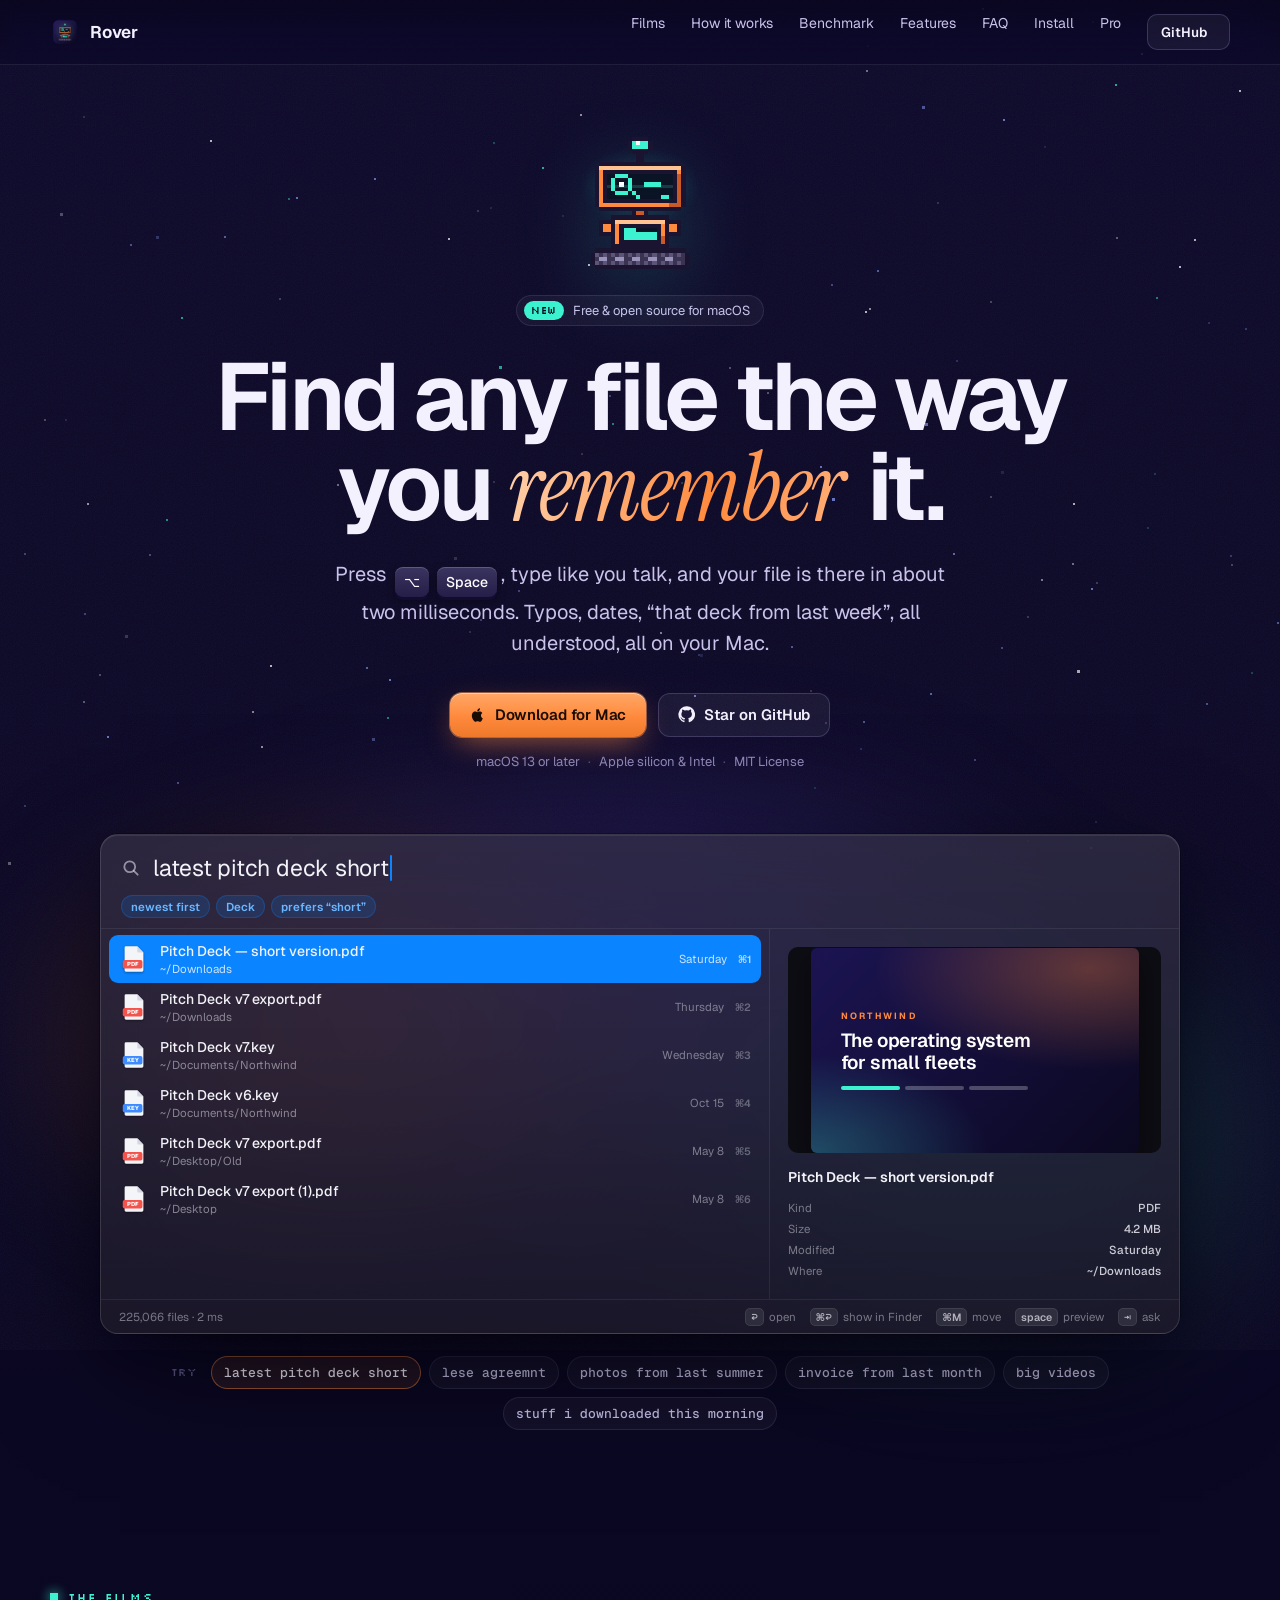
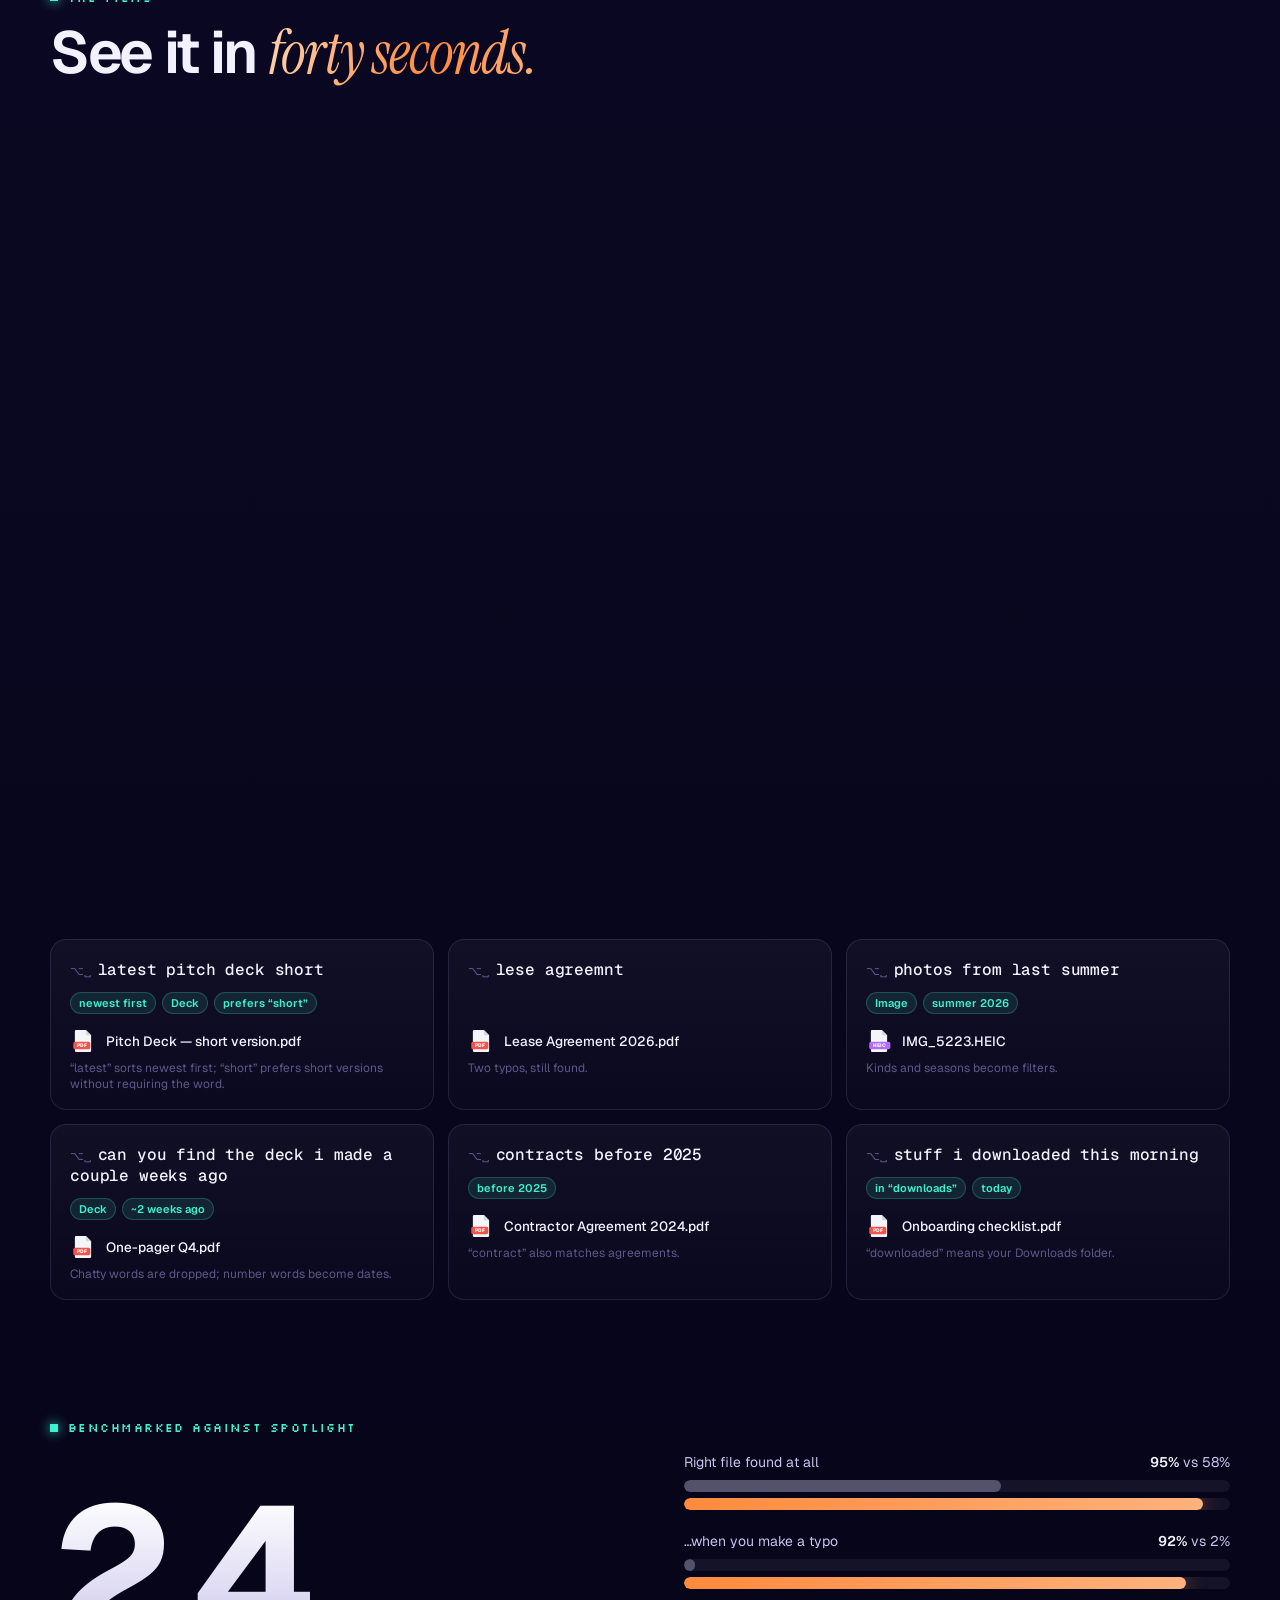
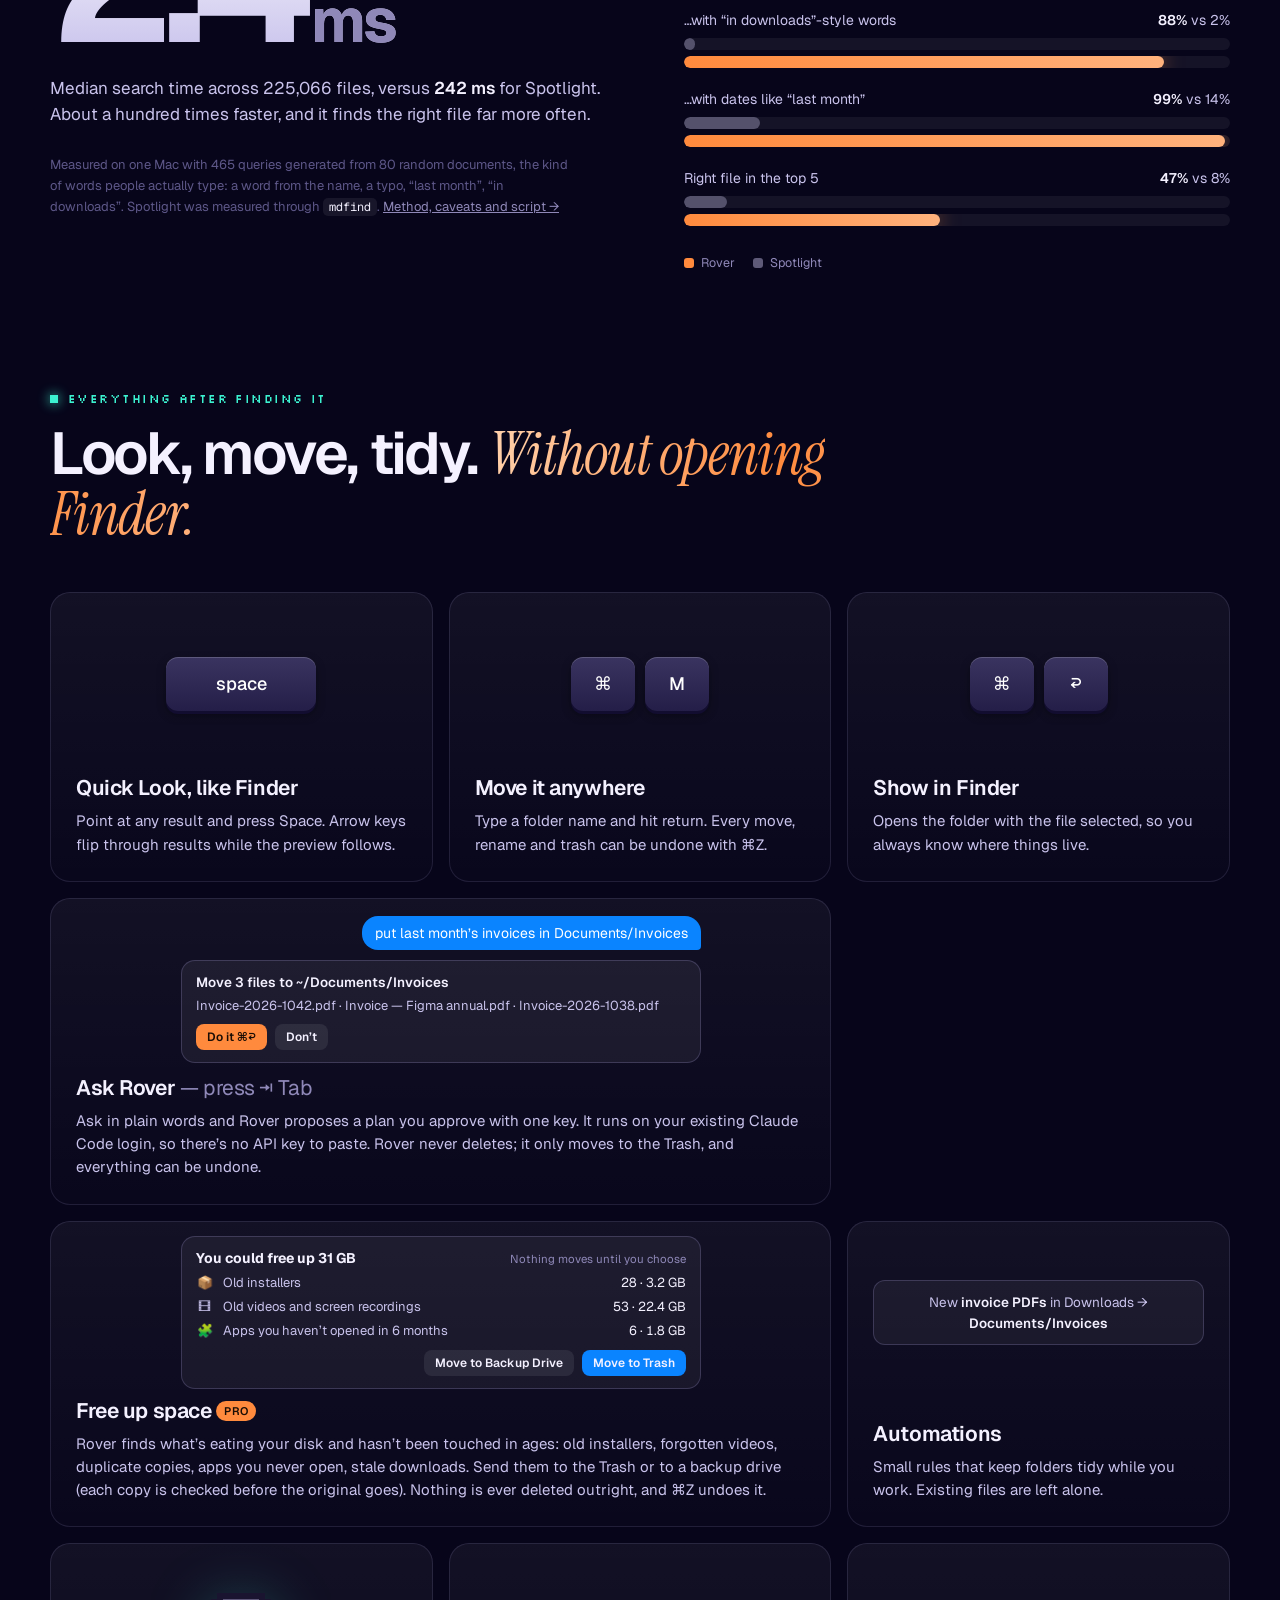
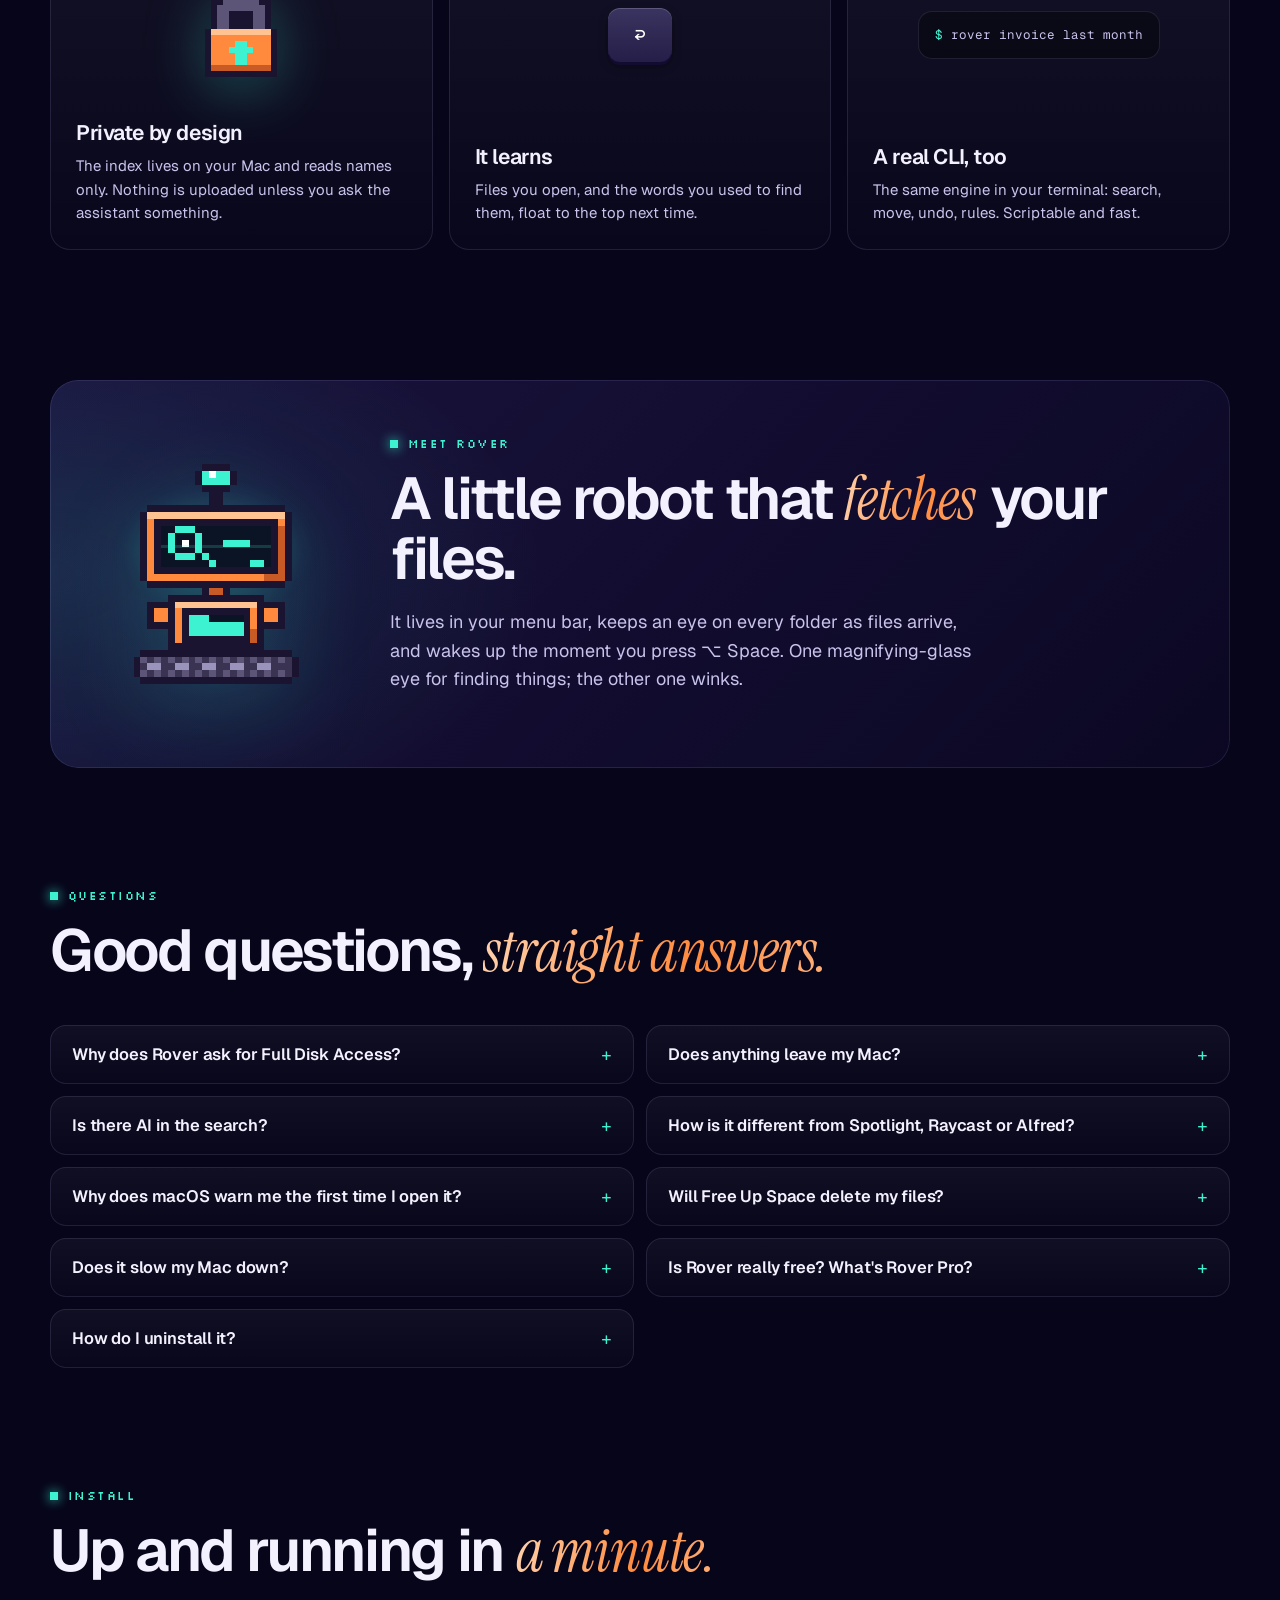
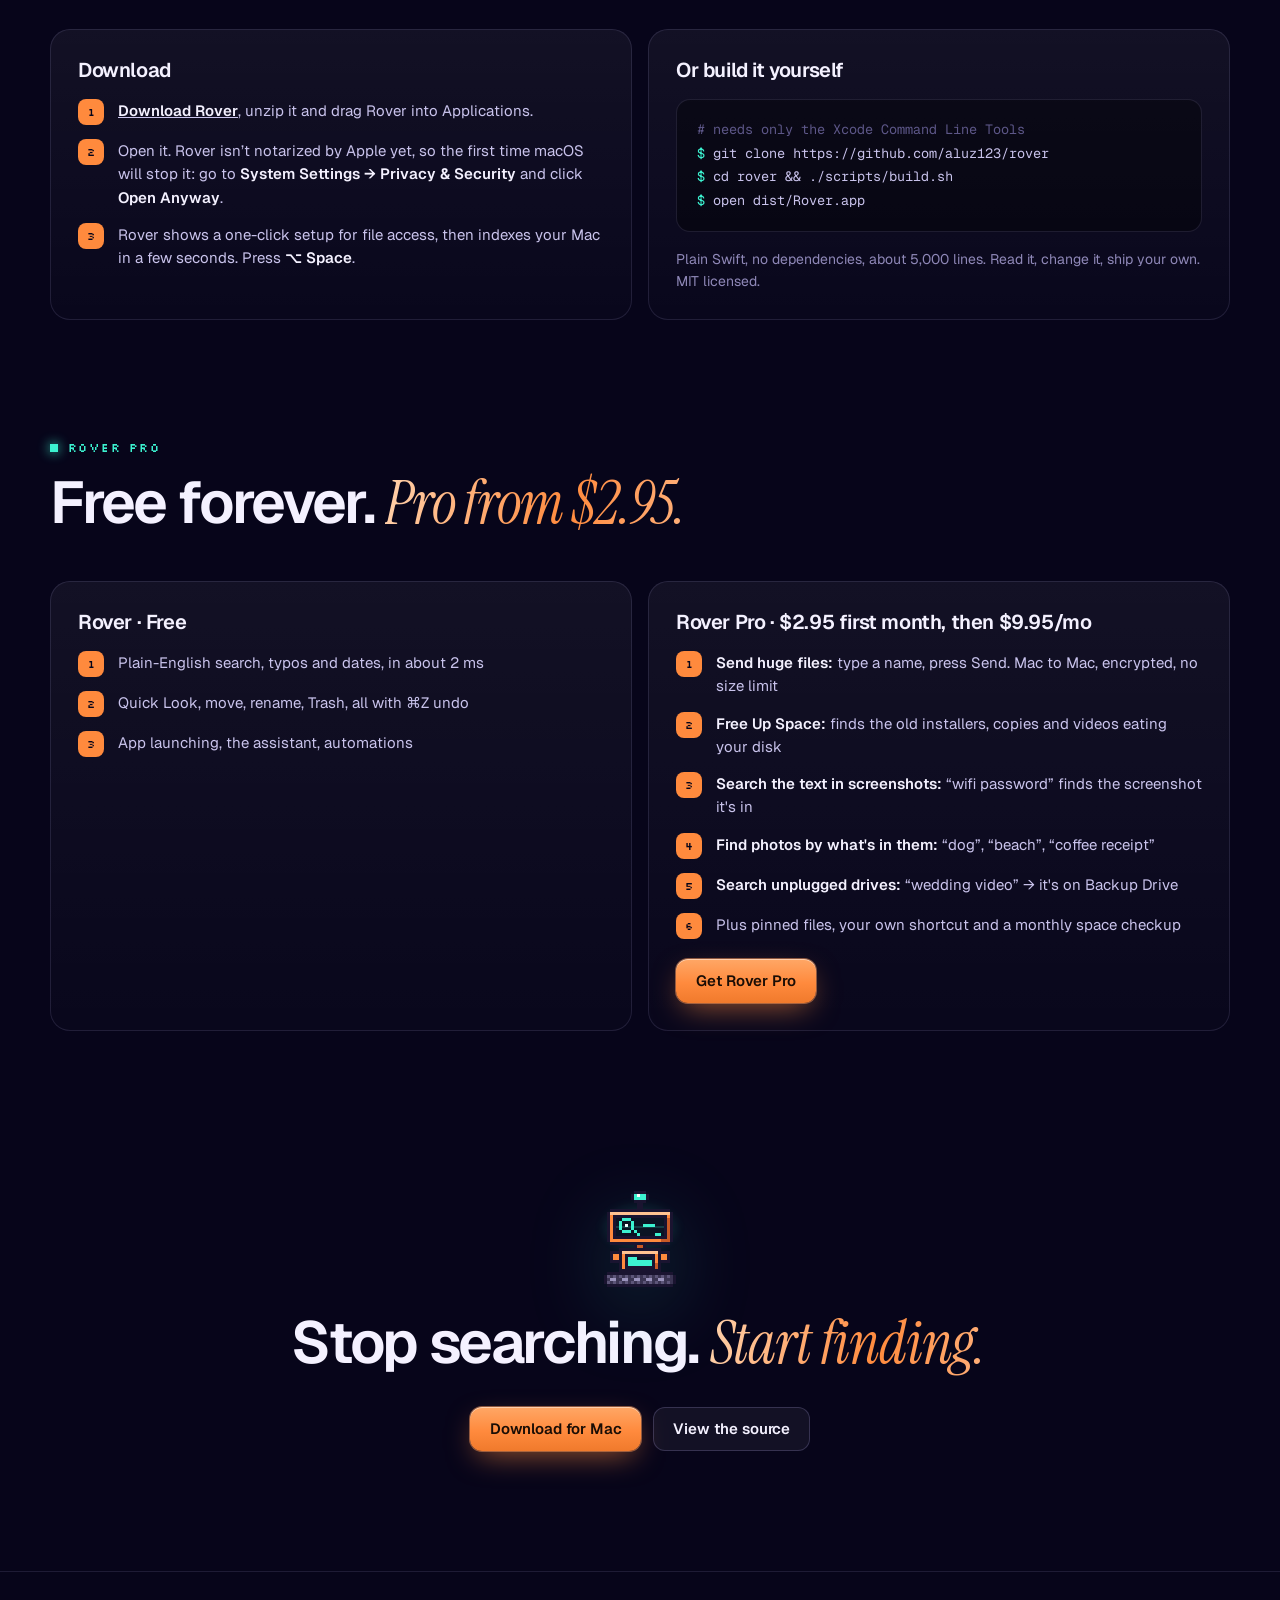
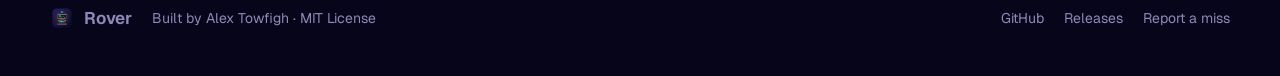
==== commit 5c13cfb9: "Rover 1.1: Rover Pro, safer assistant, security headers - Rover Pro ($2.95 first month, then $9.95/m" ====
--- a/docs/index.html
+++ b/docs/index.html
@@ -191,7 +191,7 @@
 <nav><div class="wrap">
   <a class="brand" href="#"><img src="assets/icon-64.png" alt="">Rover</a>
   <div class="navlinks">
-    <a href="#film">Films</a><a href="#how">How it works</a><a href="#speed">Benchmark</a><a href="#features">Features</a><a href="#faq">FAQ</a><a href="#install">Install</a>
+    <a href="#film">Films</a><a href="#how">How it works</a><a href="#speed">Benchmark</a><a href="#features">Features</a><a href="#faq">FAQ</a><a href="#install">Install</a><a href="/pro">Pro</a>
     <a class="btn btn-ghost btn-sm gh" href="#" data-repo>GitHub <span class="stars"></span></a>
   </div>
 </div></nav>
@@ -259,7 +259,7 @@
         <div class="jr"><i>🎞</i>Old videos and screen recordings<span>53 · 22.4 GB</span></div>
         <div class="jr"><i>🧩</i>Apps you haven’t opened in 6 months<span>6 · 1.8 GB</span></div>
         <div class="ja"><span>Move to Backup Drive</span><span class="t">Move to Trash</span></div></div></div>
-      <h3>Free up space</h3><p>Rover finds what’s eating your disk and hasn’t been touched in ages: old installers, forgotten videos, duplicate copies, apps you never open, stale downloads. Send them to the Trash or to a backup drive (each copy is checked before the original goes). Nothing is ever deleted outright, and ⌘Z undoes it.</p></div>
+      <h3>Free up space <a href="/pro" style="font:600 11px var(--display);letter-spacing:.04em;color:#1a0d05;background:var(--orange);padding:3px 8px;border-radius:99px;text-decoration:none;vertical-align:3px">PRO</a></h3><p>Rover finds what’s eating your disk and hasn’t been touched in ages: old installers, forgotten videos, duplicate copies, apps you never open, stale downloads. Send them to the Trash or to a backup drive (each copy is checked before the original goes). Nothing is ever deleted outright, and ⌘Z undoes it.</p></div>
     <div class="feat reveal"><div class="art"><div class="rule">New <b>invoice PDFs</b> in Downloads → <b>Documents/Invoices</b></div></div>
       <h3>Automations</h3><p>Small rules that keep folders tidy while you work. Existing files are left alone.</p></div>
     <div class="feat reveal"><div class="art"><svg class="lock" width="84" height="96" viewBox="0 0 14 16" shape-rendering="crispEdges"><path fill="#1A1430" d="M3 1h8v1h1v5h1v8H1V7h1V2h1z"/><path fill="#5C5578" d="M4 2h6v1h1v4H9V4H5v3H3V3h1z"/><path fill="#FF8A3D" d="M2 7h10v7H2z"/><path fill="#FFC291" d="M2 7h10v1H2z"/><path fill="#C85A26" d="M2 13h10v1H2z"/><path fill="#3CF2D0" d="M6 9h2v1h1v1H8v2H6v-2H5v-1h1z"/></svg></div>
@@ -293,6 +293,7 @@
       <details class="qa reveal"><summary>Why does macOS warn me the first time I open it?</summary><p>Rover isn&#x27;t notarized by Apple yet. Open System Settings → Privacy &amp; Security and click Open Anyway, or build it from source with one command.</p></details>
       <details class="qa reveal"><summary>Will Free Up Space delete my files?</summary><p>Never permanently. It only suggests; you choose. Files go to the Trash, or to a backup drive with the original sent to the Trash after the copy is checked, and ⌘Z puts everything back. It never suggests iCloud files, code projects or Apple&#x27;s apps.</p></details>
       <details class="qa reveal"><summary>Does it slow my Mac down?</summary><p>It indexes about 225,000 files in about 2 seconds at launch, then follows changes live. At rest it uses close to 0% CPU and about 30 MB of memory.</p></details>
+      <details class="qa reveal"><summary>Is Rover really free? What's Rover Pro?</summary><p>Yes. Search, Quick Look, moves with undo, app launching, the assistant and automations are free and open source. <a href="/pro">Rover Pro</a> is an optional subscription: $2.95 for the first month, then $9.95 a month. It adds sending huge files straight to anyone, Free Up Space, searches the text in your screenshots, finds photos by what's in them, searches backup drives that aren't plugged in, and adds pinned files, your own shortcut and a monthly space checkup. Pro is closed source and comes in the official app.</p></details>
       <details class="qa reveal"><summary>How do I uninstall it?</summary><p>Quit Rover from its menu, drag it from Applications to the Trash, and delete ~/Library/Application Support/Rover.</p></details>
   </div>
 </div></section>
@@ -312,6 +313,27 @@
 <span class="p">$</span> cd rover &amp;&amp; ./scripts/build.sh
 <span class="p">$</span> open dist/Rover.app</pre>
       <p style="color:var(--ink-3);font-size:14px;line-height:1.6;margin:16px 0 0">Plain Swift, no dependencies, about 5,000 lines. Read it, change it, ship your own. MIT licensed.</p></div>
+  </div>
+</div></section>
+
+<section id="pro"><div class="wrap">
+  <div class="eyebrow reveal">ROVER PRO</div>
+  <h2 class="reveal">Free forever. <em>Pro from $2.95.</em></h2>
+  <div class="install">
+    <div class="card reveal"><h3>Rover · Free</h3><ol class="steps">
+      <li><span>Plain-English search, typos and dates, in about 2 ms</span></li>
+      <li><span>Quick Look, move, rename, Trash, all with ⌘Z undo</span></li>
+      <li><span>App launching, the assistant, automations</span></li>
+    </ol></div>
+    <div class="card reveal"><h3>Rover Pro · $2.95 first month, then $9.95/mo</h3><ol class="steps">
+      <li><span><b>Send huge files:</b> type a name, press Send. Mac to Mac, encrypted, no size limit</span></li>
+      <li><span><b>Free Up Space:</b> finds the old installers, copies and videos eating your disk</span></li>
+      <li><span><b>Search the text in screenshots:</b> “wifi password” finds the screenshot it's in</span></li>
+      <li><span><b>Find photos by what's in them:</b> “dog”, “beach”, “coffee receipt”</span></li>
+      <li><span><b>Search unplugged drives:</b> “wedding video” → it's on Backup Drive</span></li>
+      <li><span>Plus pinned files, your own shortcut and a monthly space checkup</span></li>
+    </ol>
+    <div class="ctas" style="margin-top:20px;justify-content:flex-start"><a class="btn btn-primary" href="/pro">Get Rover Pro</a></div></div>
   </div>
 </div></section>
 
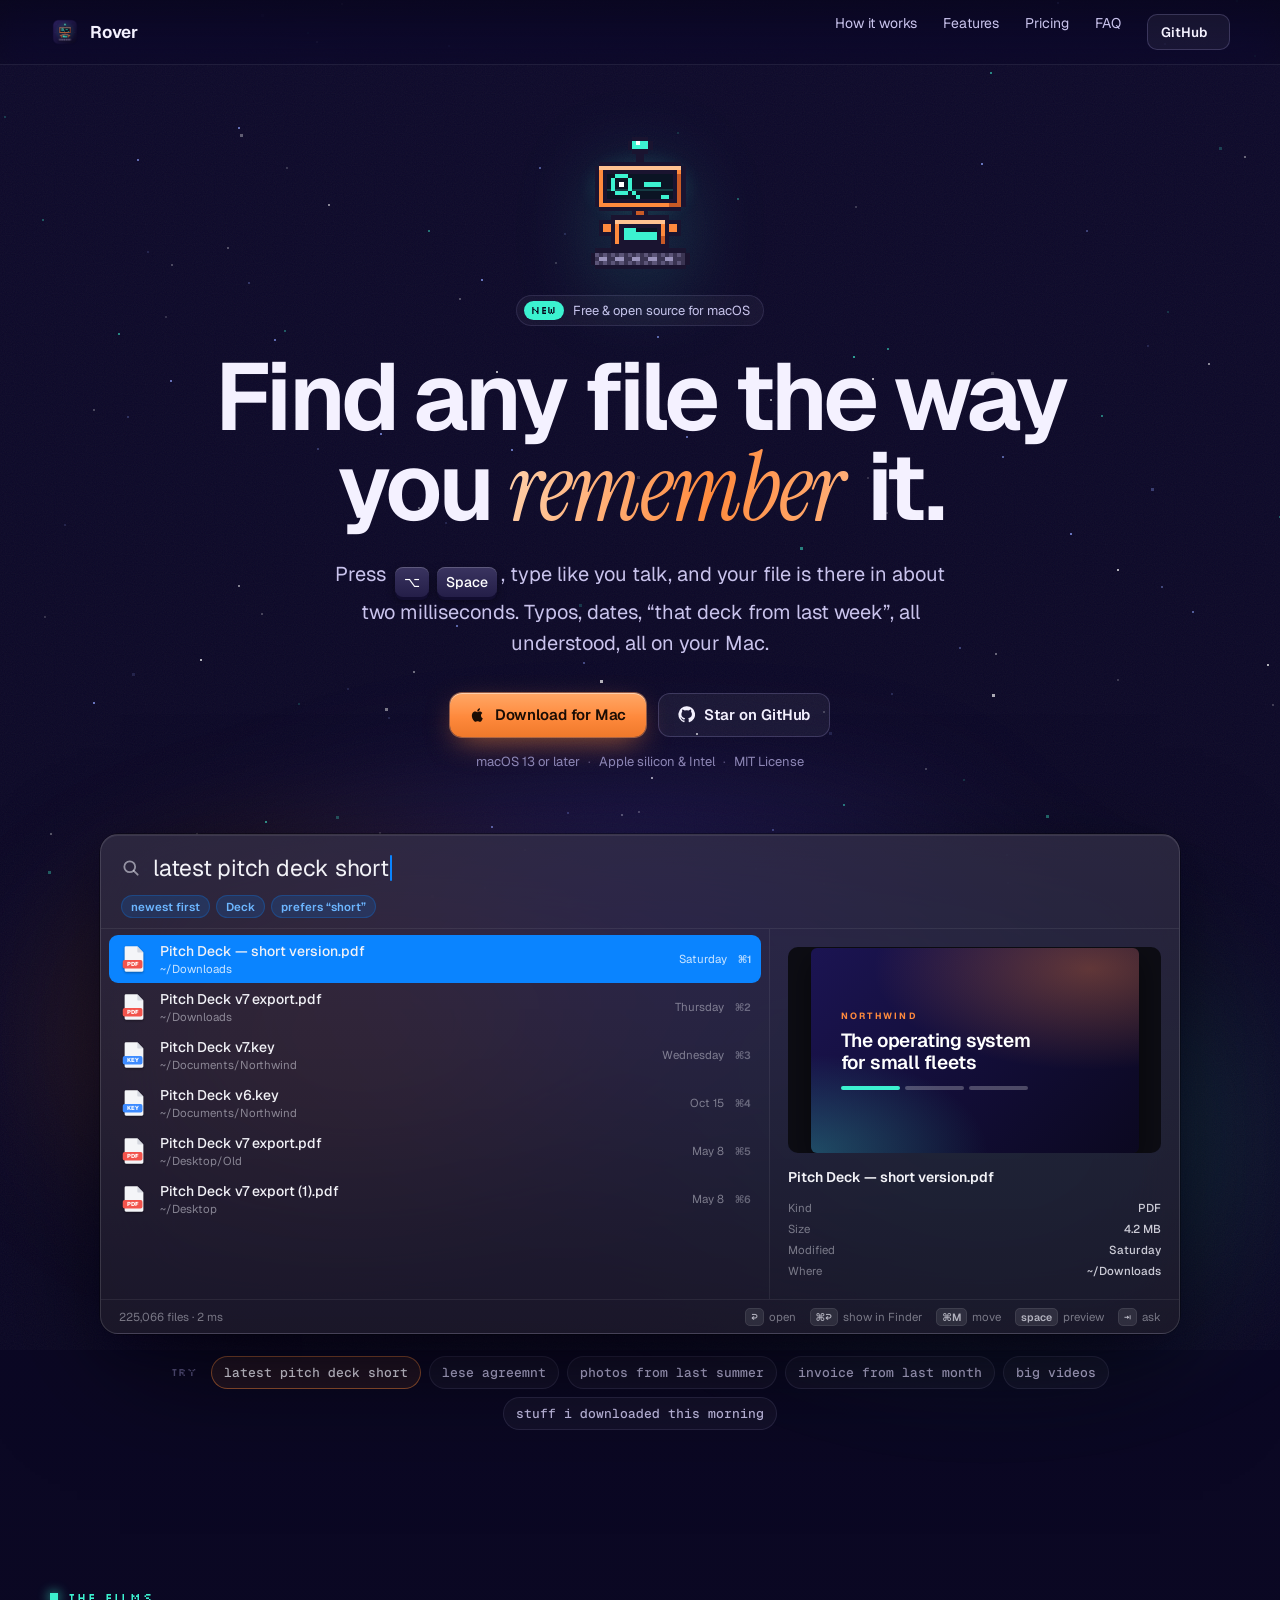
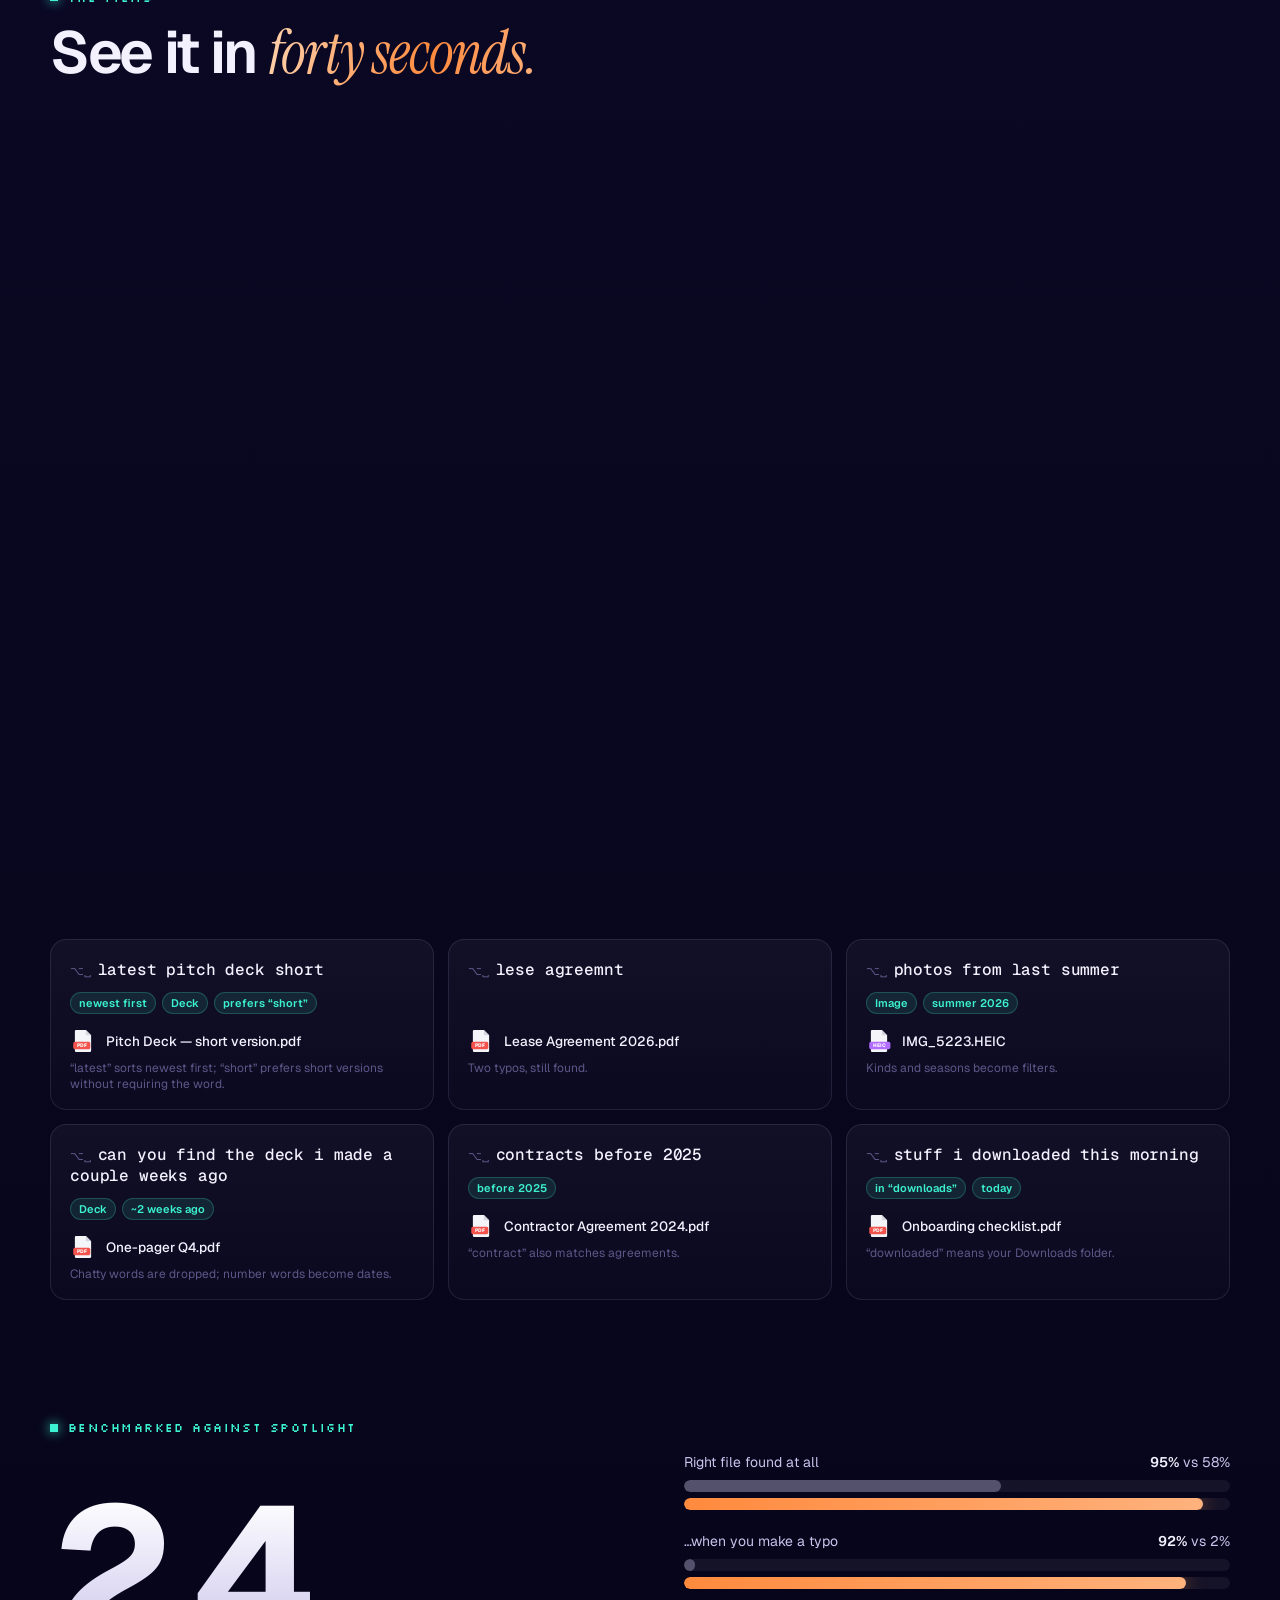
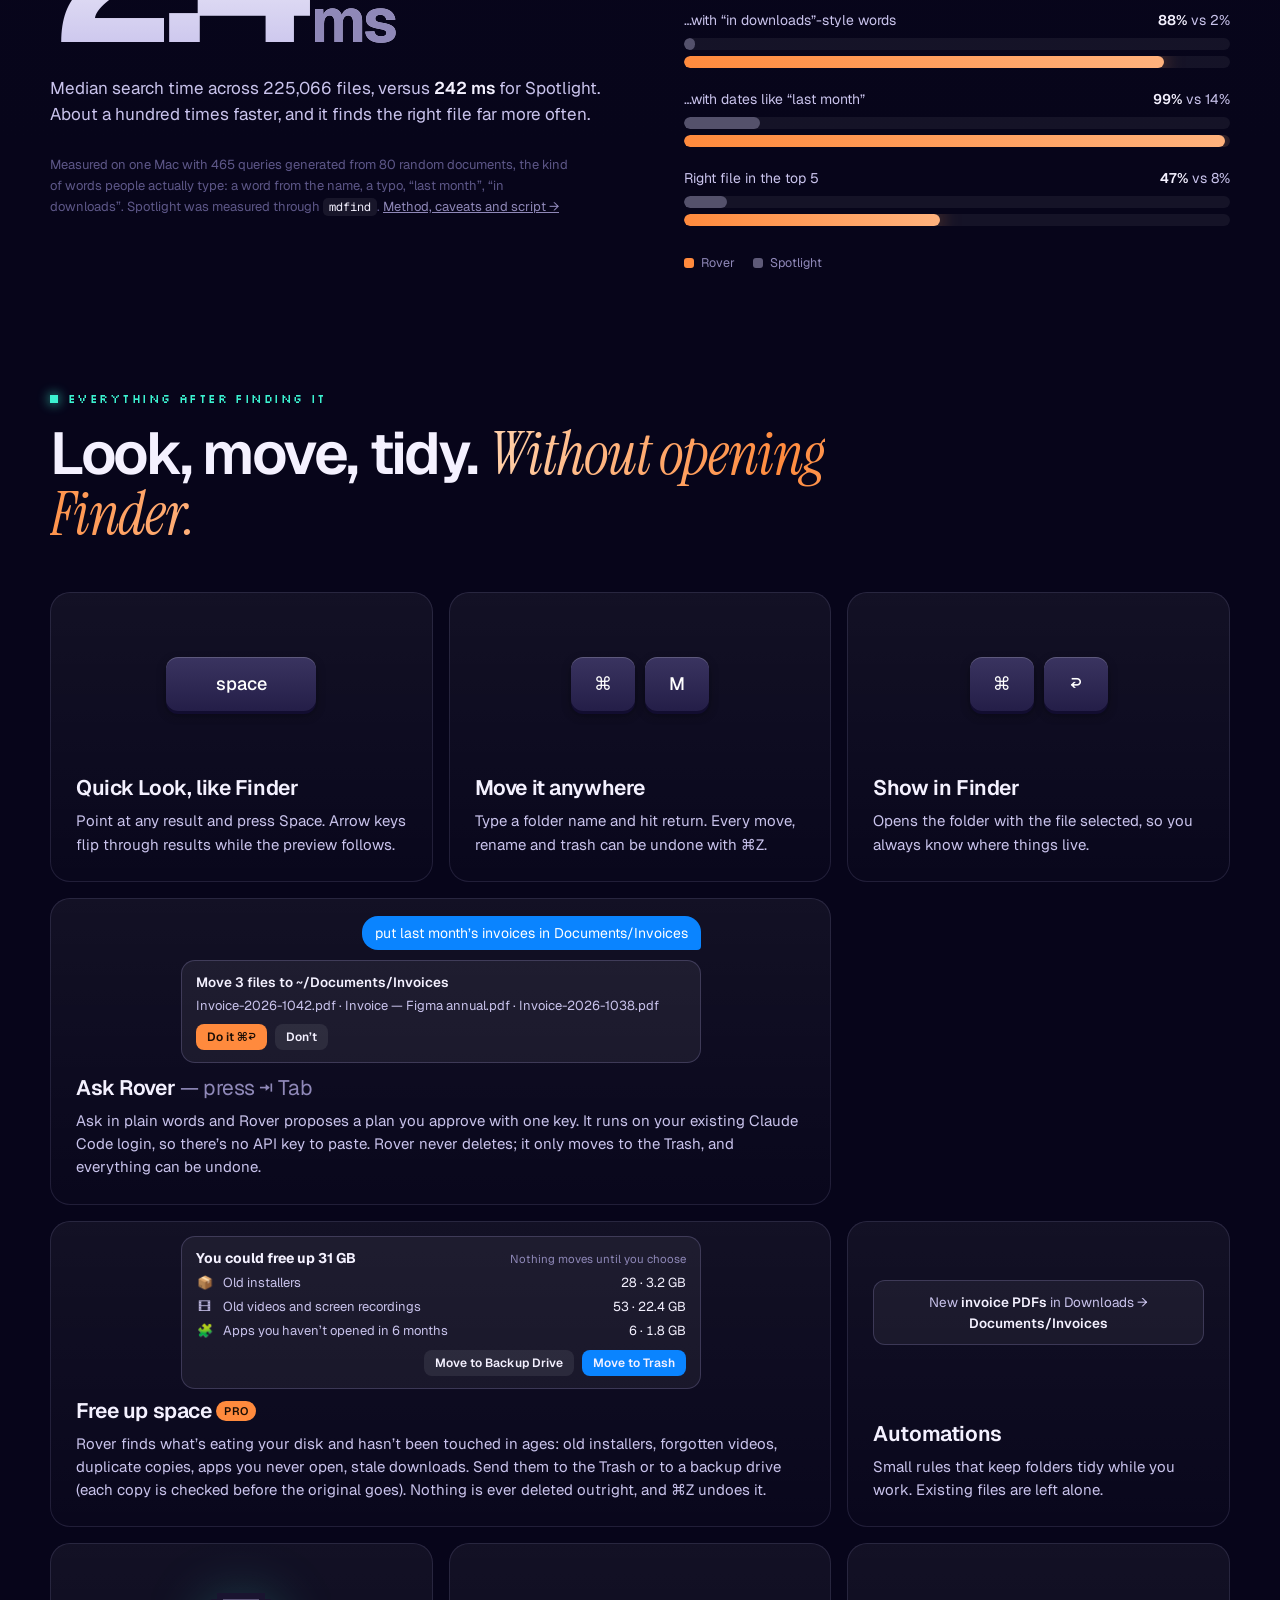
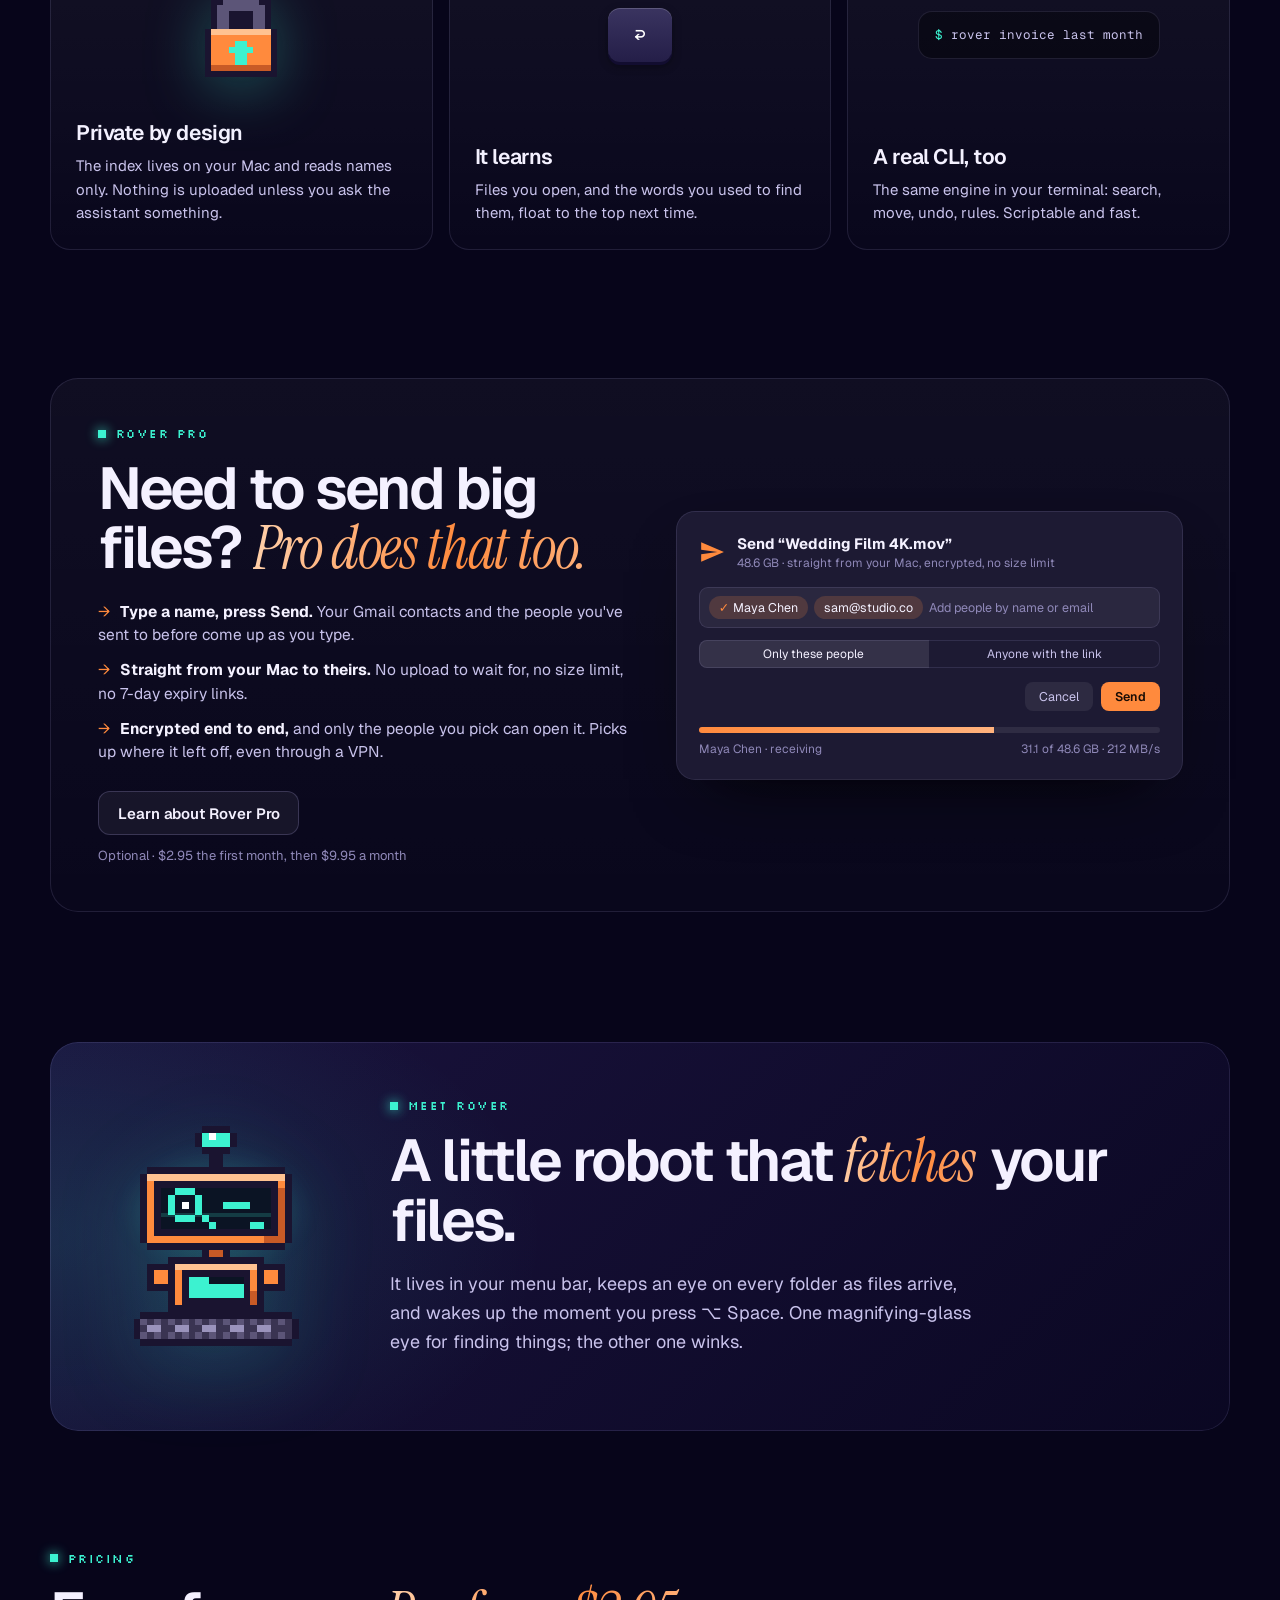
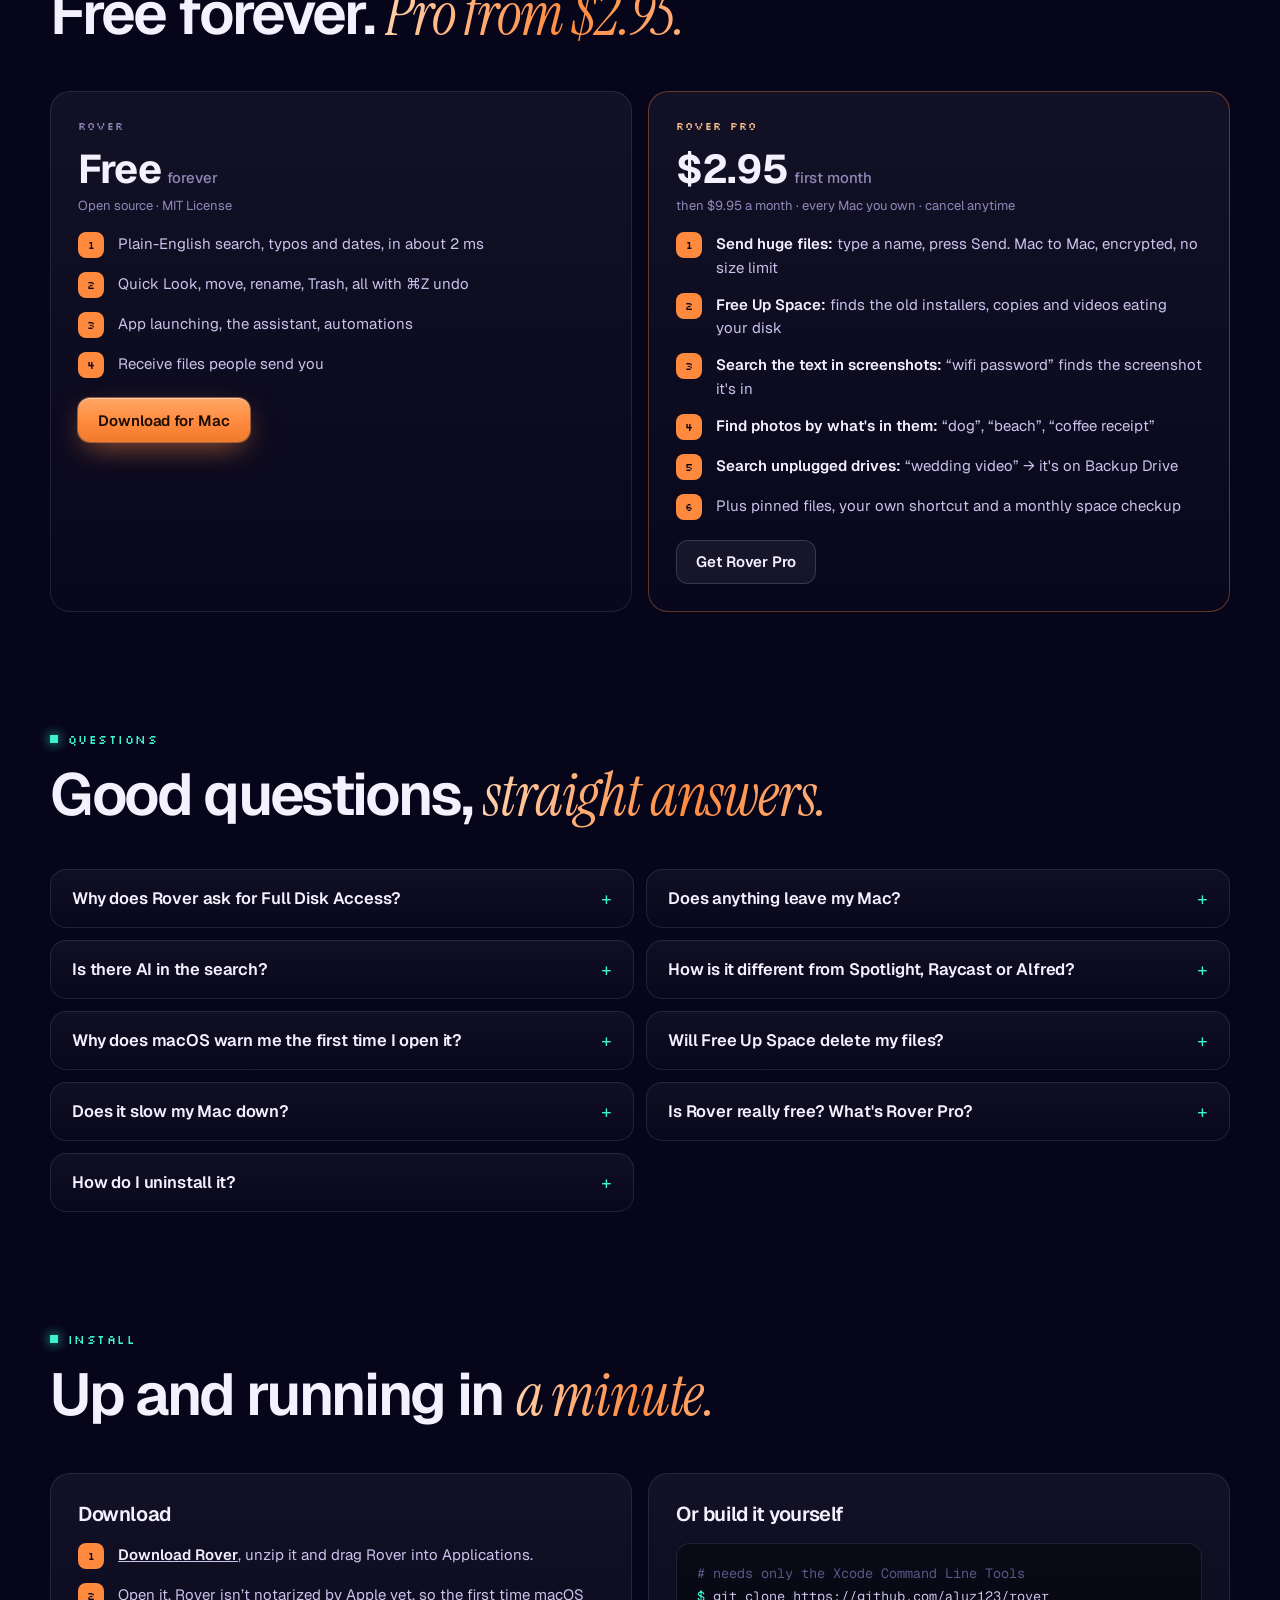
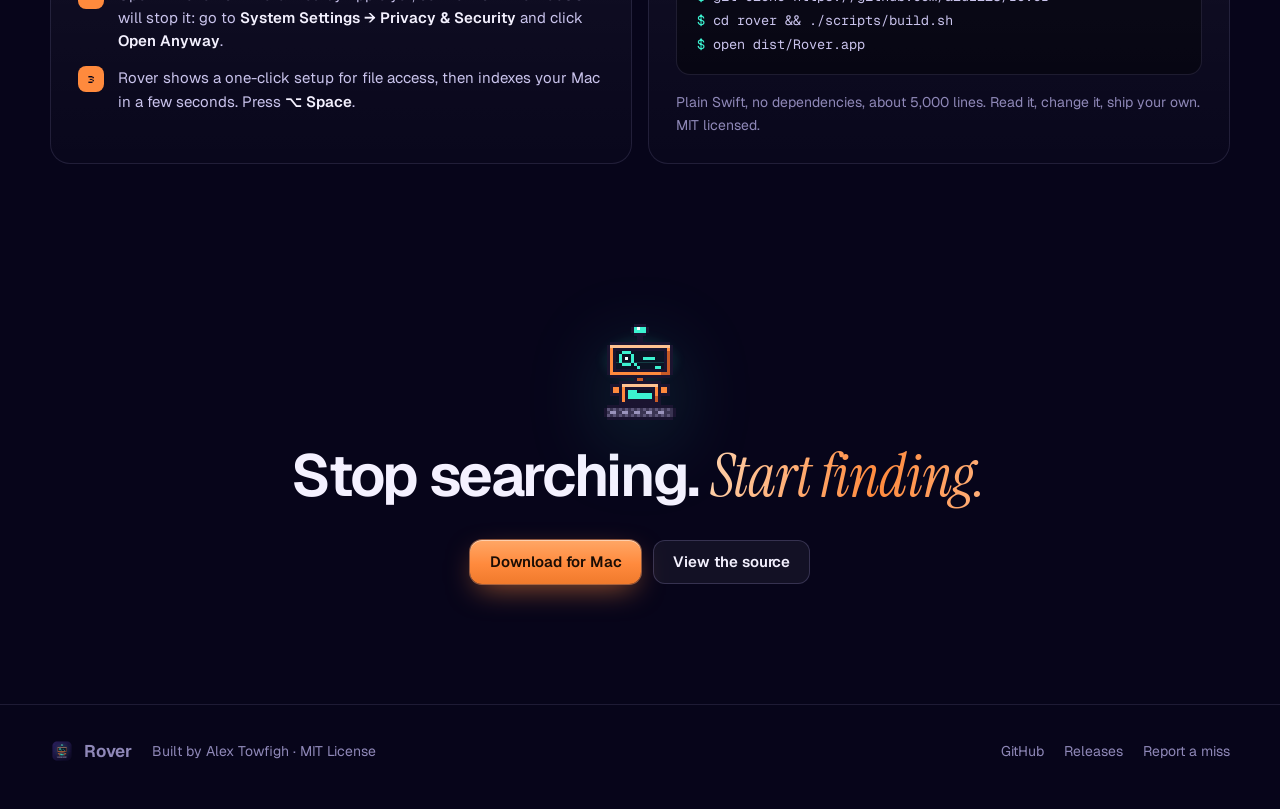
==== commit 1f3944ca: "Site: calm Pro section and pricing table; open source stays the focus" ====
--- a/docs/index.html
+++ b/docs/index.html
@@ -171,6 +171,32 @@
   footer .wrap { display: flex; gap: 20px; align-items: center; flex-wrap: wrap; }
   footer a { text-decoration: none; } footer a:hover { color: var(--ink); }
 
+  /* Rover Pro: nav button, hero line, Send spotlight, highlighted pricing card */
+  .send-spot { display: grid; grid-template-columns: 1.05fr 1fr; gap: 48px; align-items: center; margin-top: 8px; padding: 48px; border-radius: 28px;
+    background: linear-gradient(180deg, rgba(255, 255, 255, .04), rgba(255, 255, 255, .01)); box-shadow: 0 0 0 1px var(--line) inset; }
+  .send-spot h2 { margin-top: 0; text-align: left; } .send-spot .eyebrow { justify-content: flex-start; }
+  .send-spot ul { list-style: none; padding: 0; margin: 22px 0 0; display: grid; gap: 12px; color: var(--ink-2); font-size: 15.5px; line-height: 1.5; }
+  .send-spot li b { color: var(--ink); } .send-spot li::before { content: "→"; color: var(--orange); margin-right: 10px; }
+  .send-spot .ctas { justify-content: flex-start; margin-top: 28px; }
+  .send-spot .price { margin-top: 12px; font-size: 13px; color: var(--ink-3); }
+  .sharebox { background: #1d1a33; border-radius: 18px; padding: 22px; box-shadow: 0 0 0 1px var(--line-2), 0 30px 70px -30px rgba(0, 0, 0, .9); font-size: 13.5px; color: var(--ink-2); text-align: left; }
+  .sharebox .t { display: flex; gap: 12px; align-items: center; } .sharebox .t svg { flex: none; }
+  .sharebox .t b { display: block; color: var(--ink); font-size: 15px; } .sharebox .t span { font-size: 12px; color: var(--ink-3); }
+  .sharebox .to { margin-top: 16px; padding: 9px 10px; border-radius: 9px; background: rgba(255, 255, 255, .06); box-shadow: 0 0 0 1px var(--line) inset; display: flex; flex-wrap: wrap; gap: 6px; align-items: center; }
+  .sharebox .chip { background: rgba(255, 138, 61, .18); color: var(--ink); padding: 3px 10px; border-radius: 99px; font-size: 12.5px; }
+  .sharebox .chip i { font-style: normal; color: var(--orange); margin-right: 4px; }
+  .sharebox .seg { margin-top: 12px; display: grid; grid-template-columns: 1fr 1fr; border-radius: 8px; overflow: hidden; box-shadow: 0 0 0 1px var(--line) inset; font-size: 12px; text-align: center; }
+  .sharebox .seg span { padding: 6px; } .sharebox .seg span:first-child { background: rgba(255, 255, 255, .1); color: var(--ink); }
+  .sharebox .go { margin-top: 14px; display: flex; justify-content: flex-end; gap: 8px; } .sharebox .go span { padding: 6px 14px; border-radius: 8px; background: rgba(255, 255, 255, .07); font-size: 12.5px; }
+  .sharebox .go span:last-child { background: var(--orange); color: #1a0d05; font-weight: 600; }
+  .sharebox .prog { margin-top: 16px; height: 6px; border-radius: 99px; background: rgba(255, 255, 255, .08); overflow: hidden; } .sharebox .prog i { display: block; height: 100%; width: 64%; background: linear-gradient(90deg, var(--orange), #ffb27d); }
+  .sharebox .stat { margin-top: 8px; font-size: 12px; color: var(--ink-3); display: flex; justify-content: space-between; }
+  .card.pro-card { box-shadow: 0 0 0 1px rgba(255, 138, 61, .35) inset; }
+  .card .tier { font: 400 11px var(--pixel); letter-spacing: .1em; color: var(--ink-3); } .card.pro-card .tier { color: var(--orange-2); }
+  .card .amt { font-size: 40px; font-weight: 700; color: var(--ink); margin-top: 10px; letter-spacing: -.02em; } .card .amt small { font-size: 15px; font-weight: 500; color: var(--ink-3); margin-left: 6px; letter-spacing: 0; }
+  .card .then { font-size: 13px; color: var(--ink-3); margin-top: 2px; }
+  @media (max-width: 900px) { .send-spot { grid-template-columns: minmax(0, 1fr); padding: 28px 20px; gap: 32px; } }
+
   .reveal { opacity: 0; transform: translateY(24px); transition: opacity .9s cubic-bezier(.2, .8, .2, 1), transform .9s cubic-bezier(.2, .8, .2, 1); }
   .reveal.in { opacity: 1; transform: none; }
 
@@ -191,7 +217,7 @@
 <nav><div class="wrap">
   <a class="brand" href="#"><img src="assets/icon-64.png" alt="">Rover</a>
   <div class="navlinks">
-    <a href="#film">Films</a><a href="#how">How it works</a><a href="#speed">Benchmark</a><a href="#features">Features</a><a href="#faq">FAQ</a><a href="#install">Install</a><a href="/pro">Pro</a>
+    <a href="#how">How it works</a><a href="#features">Features</a><a href="#pricing">Pricing</a><a href="#faq">FAQ</a>
     <a class="btn btn-ghost btn-sm gh" href="#" data-repo>GitHub <span class="stars"></span></a>
   </div>
 </div></nav>
@@ -271,6 +297,30 @@
   </div>
 </div></section>
 
+<section id="send"><div class="wrap">
+  <div class="send-spot reveal">
+    <div>
+      <div class="eyebrow">ROVER PRO</div>
+      <h2>Need to send big files? <em>Pro does that too.</em></h2>
+      <ul>
+        <li><span><b>Type a name, press Send.</b> Your Gmail contacts and the people you've sent to before come up as you type.</span></li>
+        <li><span><b>Straight from your Mac to theirs.</b> No upload to wait for, no size limit, no 7-day expiry links.</span></li>
+        <li><span><b>Encrypted end to end,</b> and only the people you pick can open it. Picks up where it left off, even through a VPN.</span></li>
+      </ul>
+      <div class="ctas"><a class="btn btn-ghost" href="/pro">Learn about Rover Pro</a></div>
+      <div class="price">Optional · $2.95 the first month, then $9.95 a month</div>
+    </div>
+    <div class="sharebox" aria-hidden="true">
+      <div class="t"><svg width="26" height="26" viewBox="0 0 24 24" fill="#ff8a3d"><path d="M2 21l21-9L2 3v7l15 2-15 2z"/></svg><div><b>Send “Wedding Film 4K.mov”</b><span>48.6 GB · straight from your Mac, encrypted, no size limit</span></div></div>
+      <div class="to"><span class="chip"><i>✓</i>Maya Chen</span><span class="chip">sam@studio.co</span><span style="color:var(--ink-3);font-size:12.5px">Add people by name or email</span></div>
+      <div class="seg"><span>Only these people</span><span>Anyone with the link</span></div>
+      <div class="go"><span>Cancel</span><span>Send</span></div>
+      <div class="prog"><i></i></div>
+      <div class="stat"><span>Maya Chen · receiving</span><span>31.1 of 48.6 GB · 212 MB/s</span></div>
+    </div>
+  </div>
+</div></section>
+
 <section><div class="wrap">
   <div class="meet reveal">
     <div class="bot" id="bot-meet"></div>
@@ -279,6 +329,29 @@
       <h2>A little robot that <em>fetches</em> your files.</h2>
       <p class="sub">It lives in your menu bar, keeps an eye on every folder as files arrive, and wakes up the moment you press ⌥ Space. One magnifying-glass eye for finding things; the other one winks.</p>
     </div>
+  </div>
+</div></section>
+
+<section id="pricing"><div class="wrap">
+  <div class="eyebrow reveal">PRICING</div>
+  <h2 class="reveal">Free forever. <em>Pro from $2.95.</em></h2>
+  <div class="install">
+    <div class="card reveal"><div class="tier">ROVER</div><div class="amt">Free<small>forever</small></div><div class="then">Open source · MIT License</div><ol class="steps" style="margin-top:18px">
+      <li><span>Plain-English search, typos and dates, in about 2 ms</span></li>
+      <li><span>Quick Look, move, rename, Trash, all with ⌘Z undo</span></li>
+      <li><span>App launching, the assistant, automations</span></li>
+      <li><span>Receive files people send you</span></li>
+    </ol>
+    <div class="ctas" style="margin-top:20px;justify-content:flex-start"><a class="btn btn-primary" href="#" data-download>Download for Mac</a></div></div>
+    <div class="card pro-card reveal"><div class="tier">ROVER PRO</div><div class="amt">$2.95<small>first month</small></div><div class="then">then $9.95 a month · every Mac you own · cancel anytime</div><ol class="steps" style="margin-top:18px">
+      <li><span><b>Send huge files:</b> type a name, press Send. Mac to Mac, encrypted, no size limit</span></li>
+      <li><span><b>Free Up Space:</b> finds the old installers, copies and videos eating your disk</span></li>
+      <li><span><b>Search the text in screenshots:</b> “wifi password” finds the screenshot it's in</span></li>
+      <li><span><b>Find photos by what's in them:</b> “dog”, “beach”, “coffee receipt”</span></li>
+      <li><span><b>Search unplugged drives:</b> “wedding video” → it's on Backup Drive</span></li>
+      <li><span>Plus pinned files, your own shortcut and a monthly space checkup</span></li>
+    </ol>
+    <div class="ctas" style="margin-top:20px;justify-content:flex-start"><a class="btn btn-ghost" href="/pro">Get Rover Pro</a></div></div>
   </div>
 </div></section>
 
@@ -316,26 +389,6 @@
   </div>
 </div></section>
 
-<section id="pro"><div class="wrap">
-  <div class="eyebrow reveal">ROVER PRO</div>
-  <h2 class="reveal">Free forever. <em>Pro from $2.95.</em></h2>
-  <div class="install">
-    <div class="card reveal"><h3>Rover · Free</h3><ol class="steps">
-      <li><span>Plain-English search, typos and dates, in about 2 ms</span></li>
-      <li><span>Quick Look, move, rename, Trash, all with ⌘Z undo</span></li>
-      <li><span>App launching, the assistant, automations</span></li>
-    </ol></div>
-    <div class="card reveal"><h3>Rover Pro · $2.95 first month, then $9.95/mo</h3><ol class="steps">
-      <li><span><b>Send huge files:</b> type a name, press Send. Mac to Mac, encrypted, no size limit</span></li>
-      <li><span><b>Free Up Space:</b> finds the old installers, copies and videos eating your disk</span></li>
-      <li><span><b>Search the text in screenshots:</b> “wifi password” finds the screenshot it's in</span></li>
-      <li><span><b>Find photos by what's in them:</b> “dog”, “beach”, “coffee receipt”</span></li>
-      <li><span><b>Search unplugged drives:</b> “wedding video” → it's on Backup Drive</span></li>
-      <li><span>Plus pinned files, your own shortcut and a monthly space checkup</span></li>
-    </ol>
-    <div class="ctas" style="margin-top:20px;justify-content:flex-start"><a class="btn btn-primary" href="/pro">Get Rover Pro</a></div></div>
-  </div>
-</div></section>
 
 <section class="final"><div class="wrap">
   <div class="bot reveal" id="bot-final" style="width:96px;height:96px"></div>
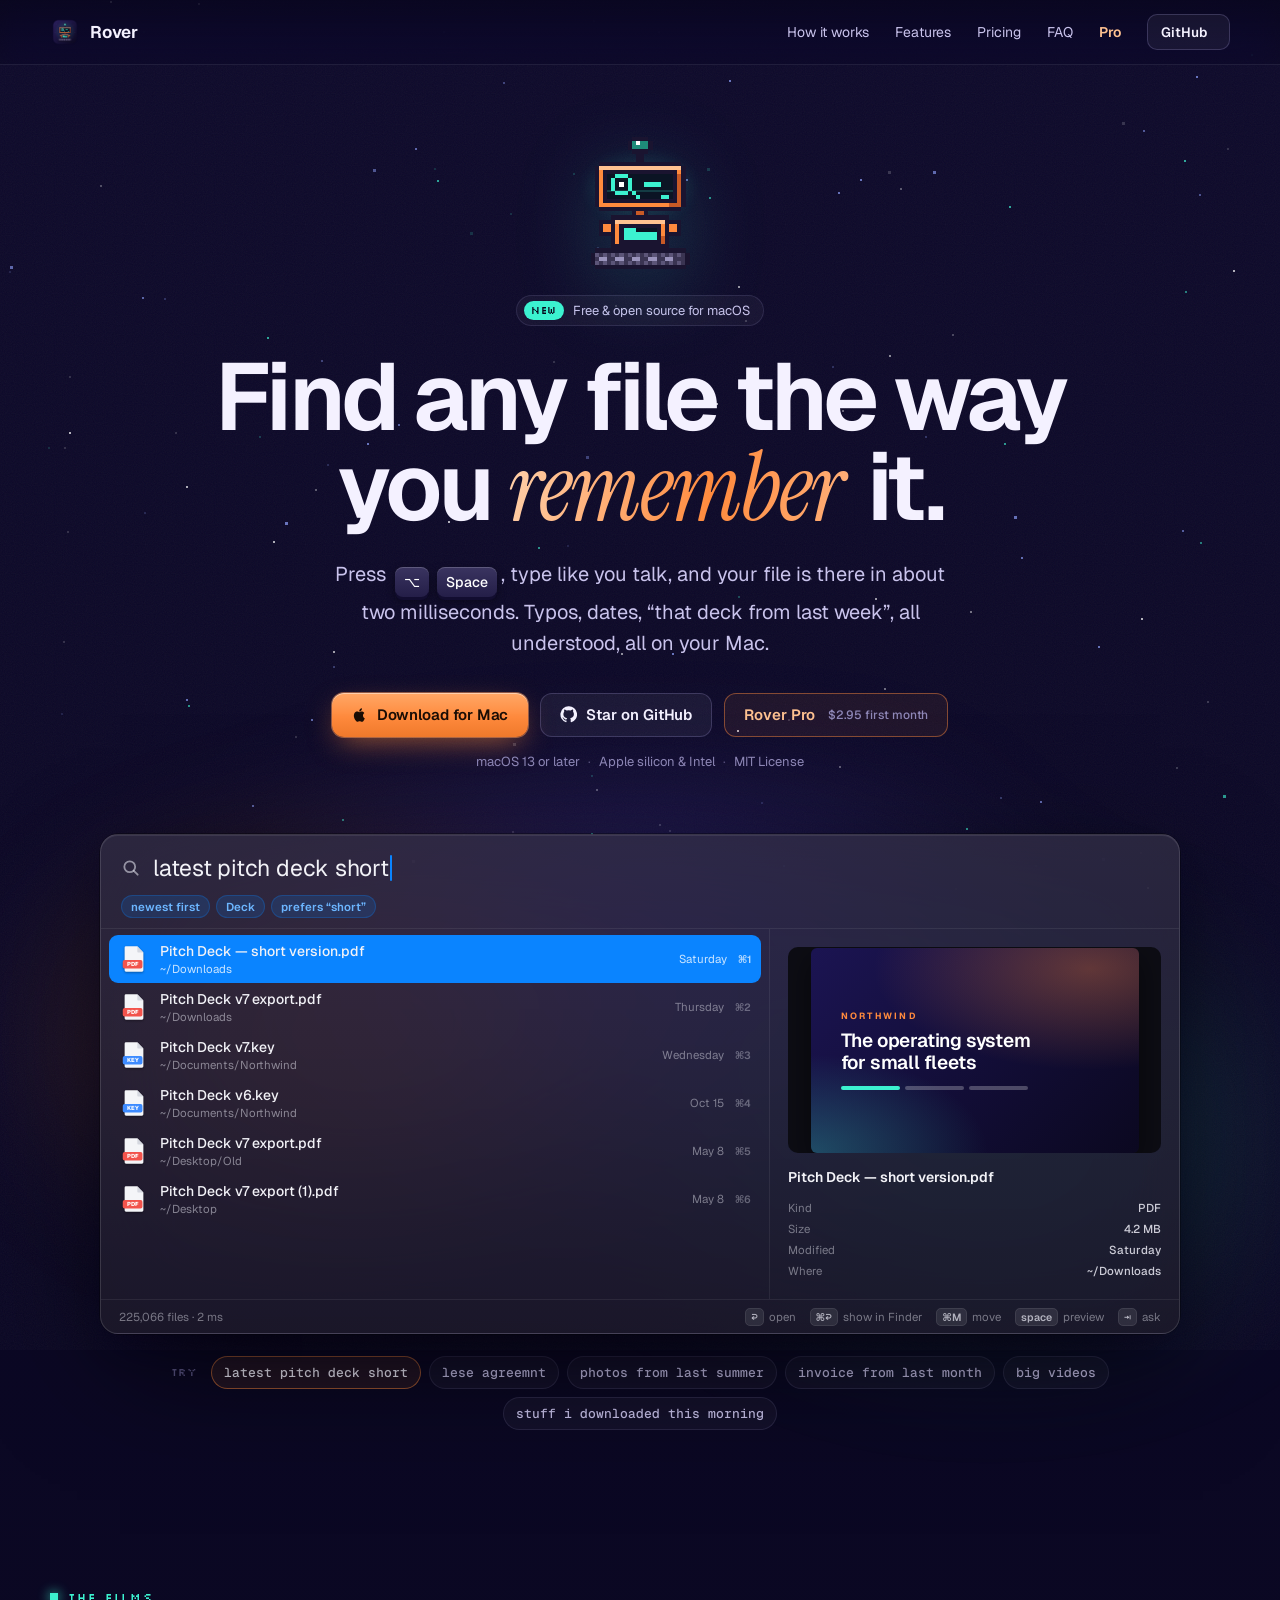
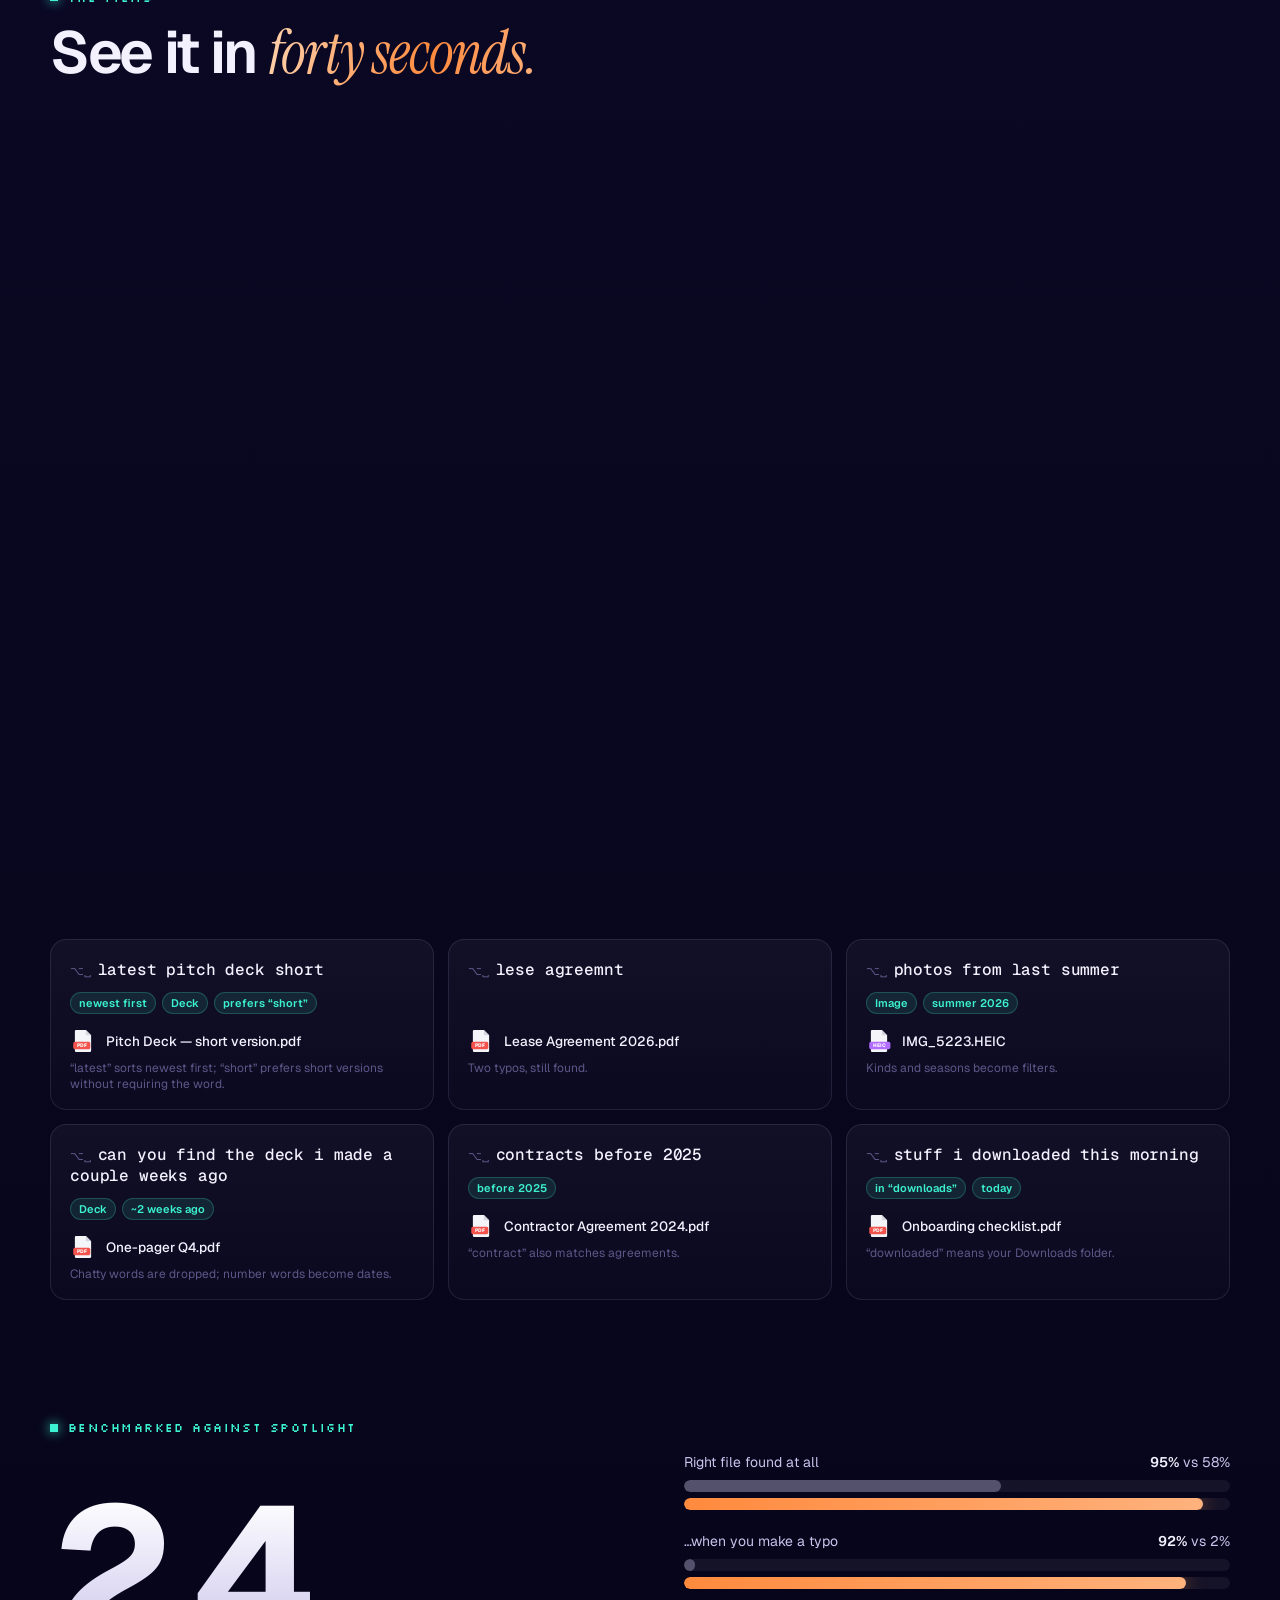
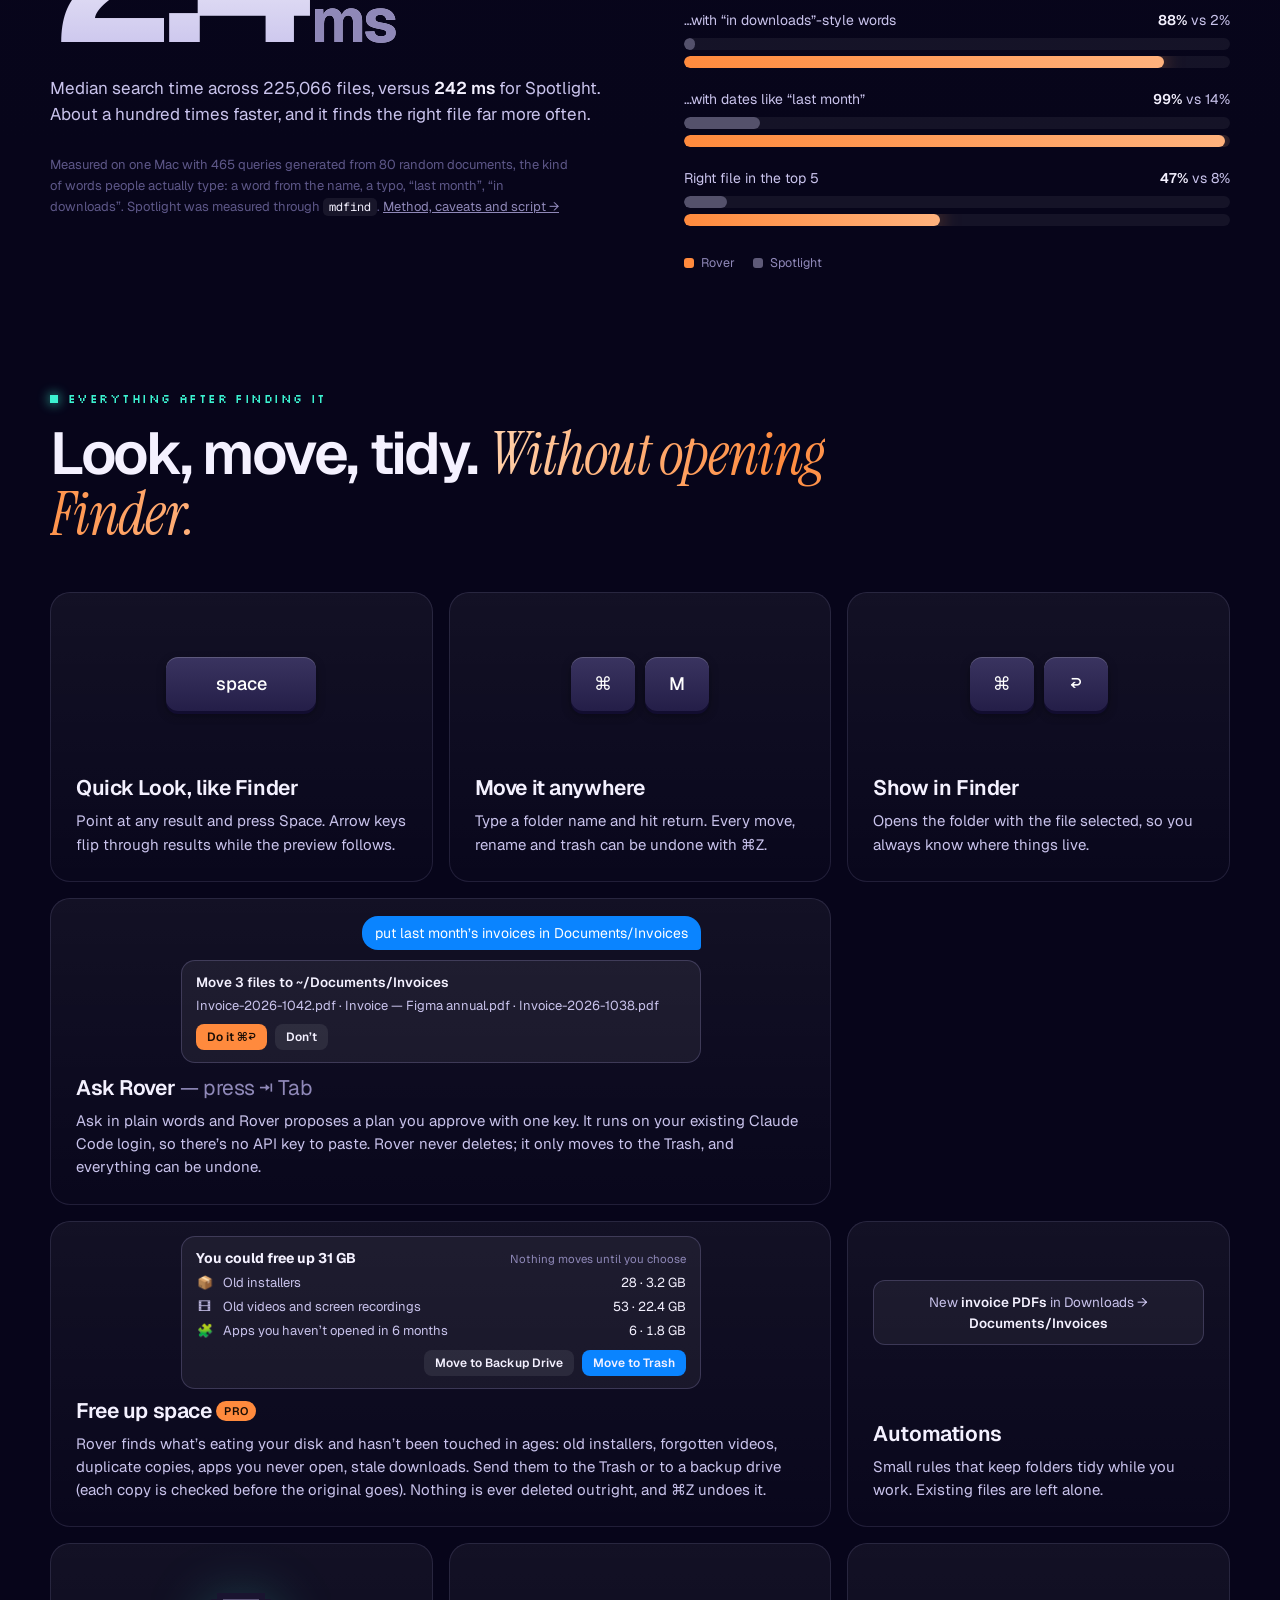
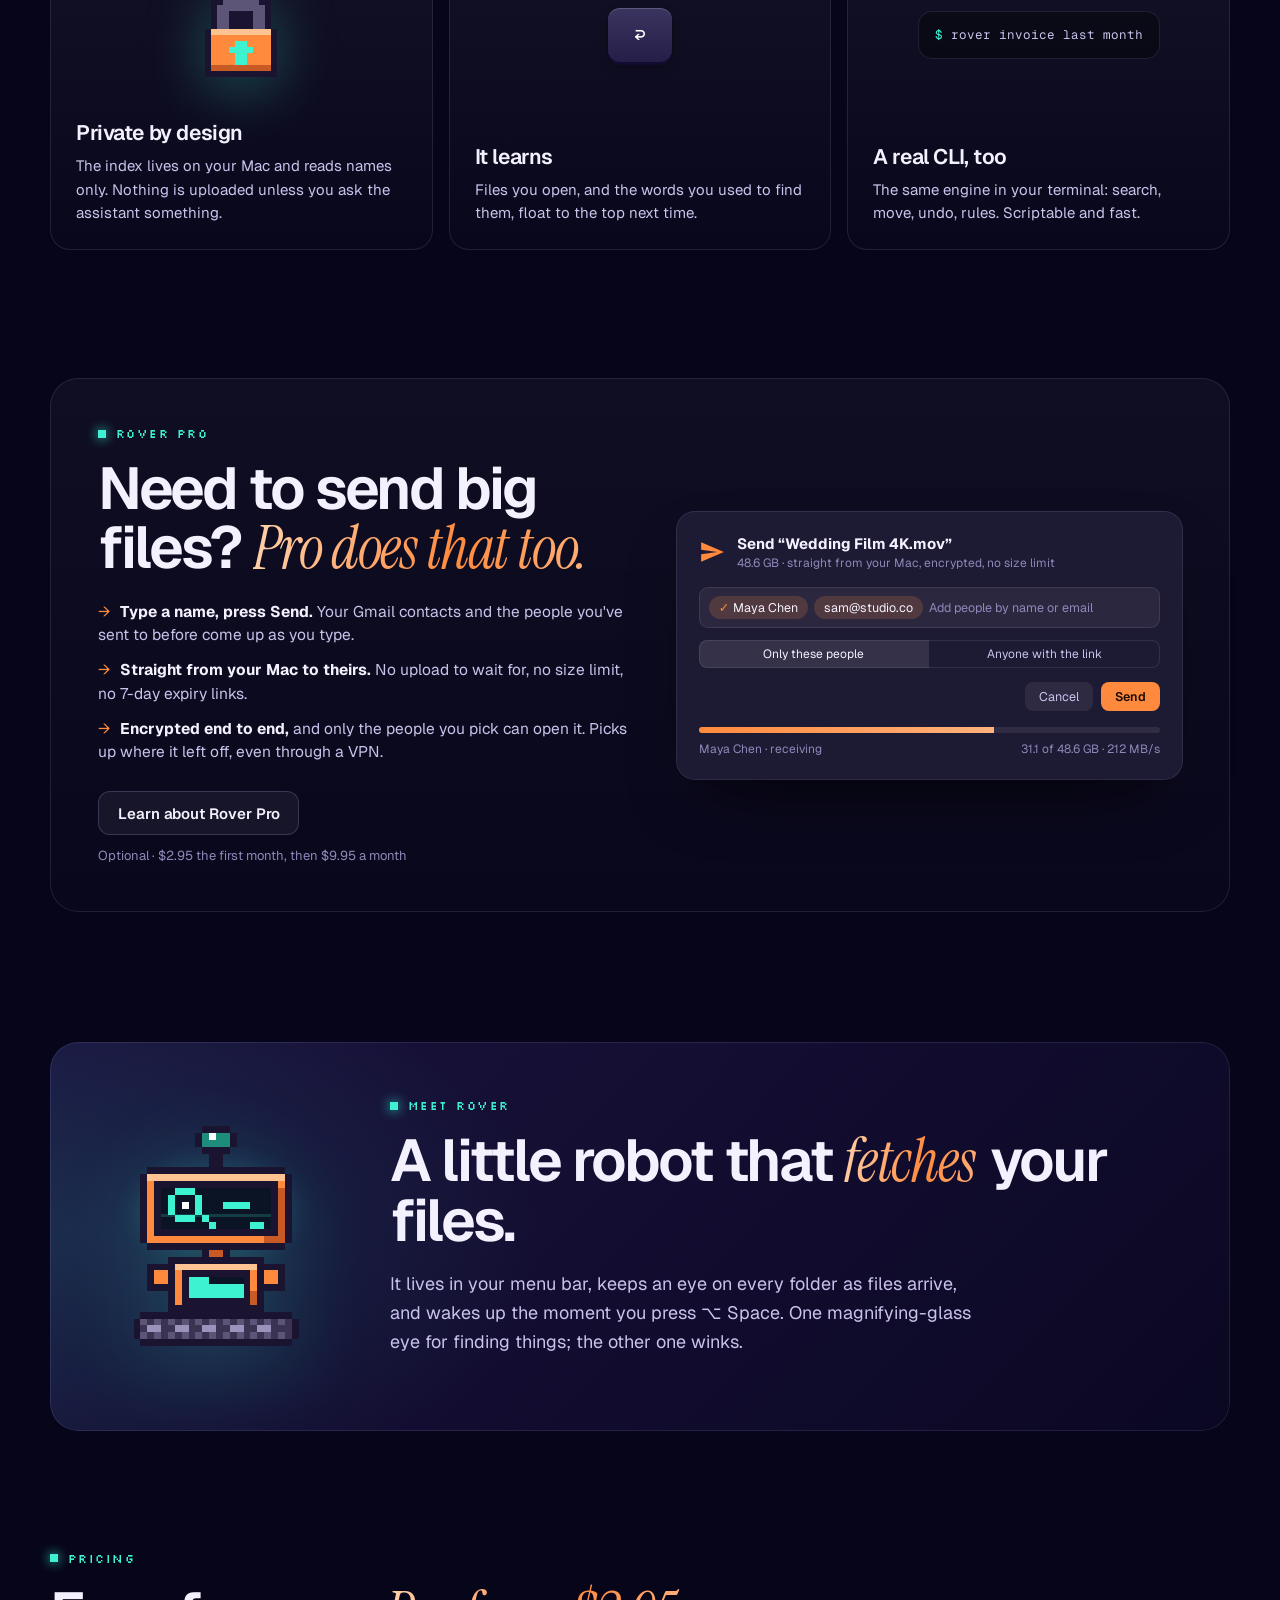
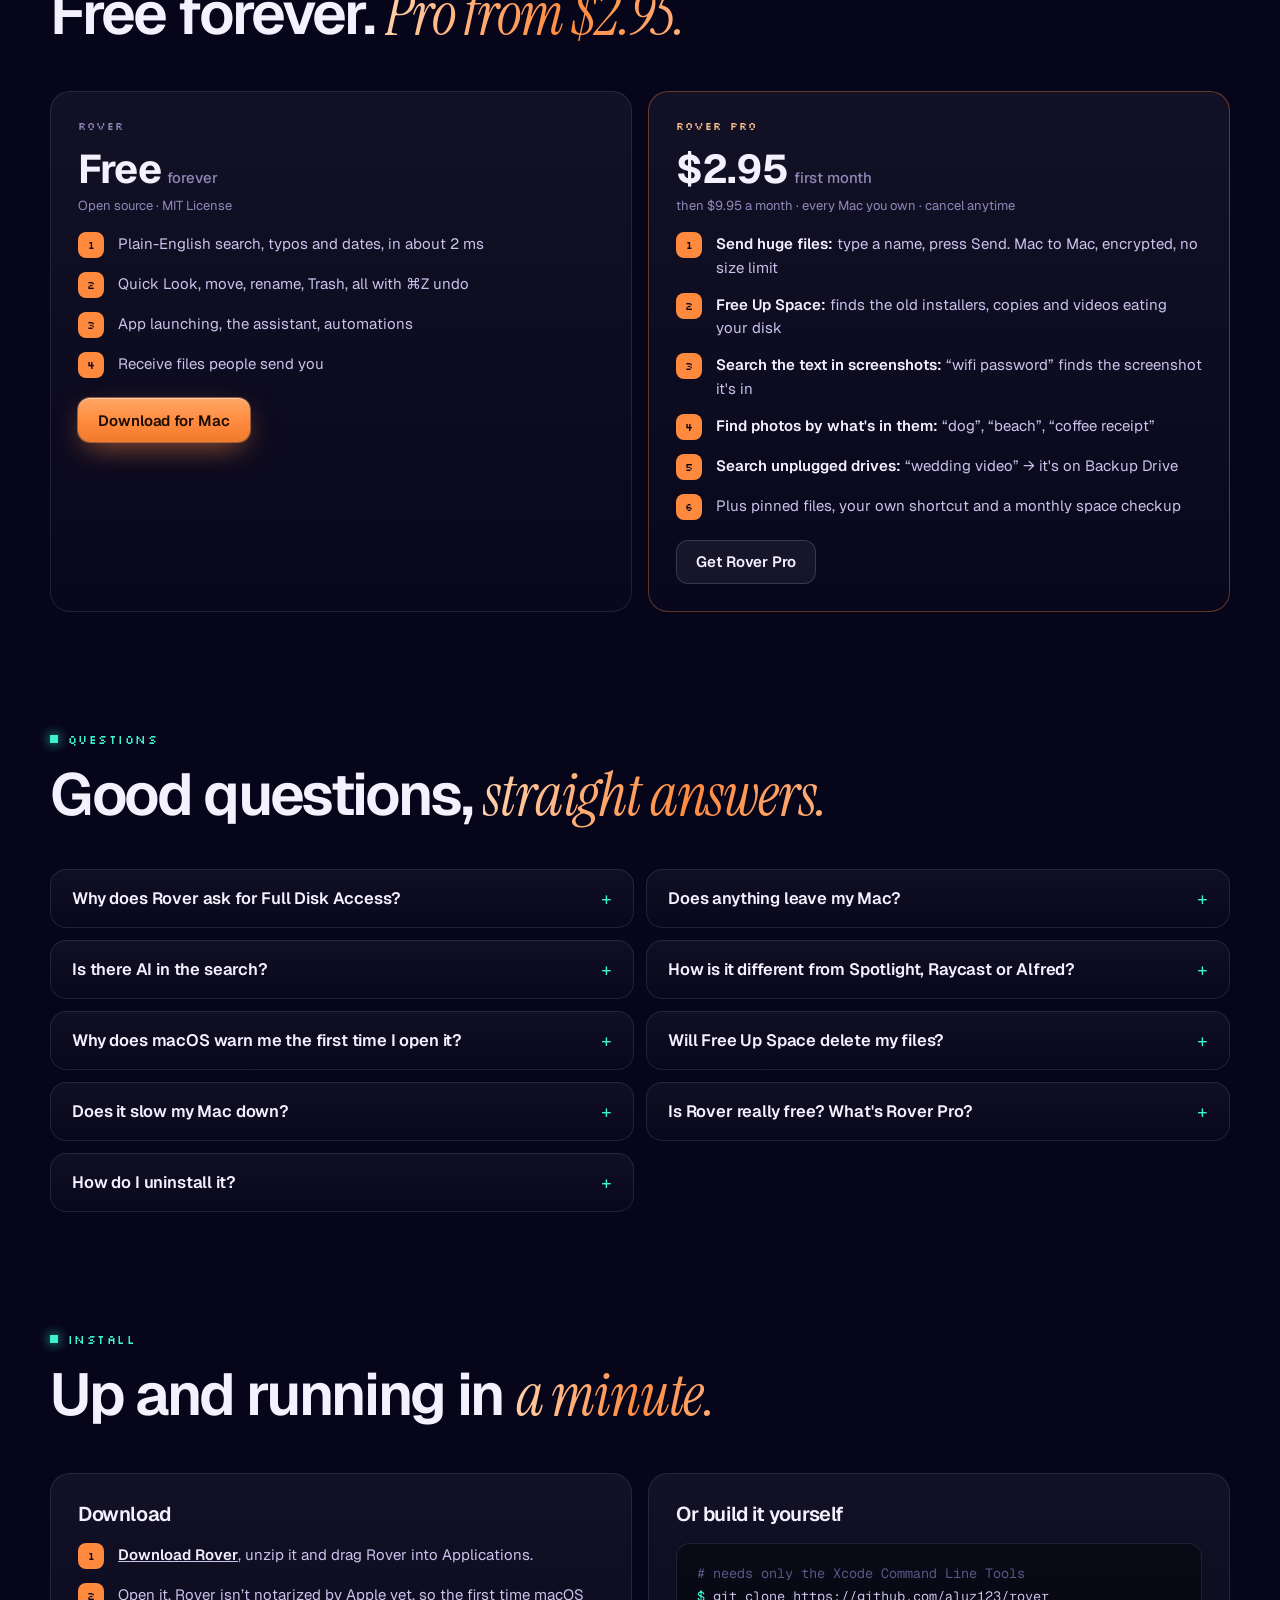
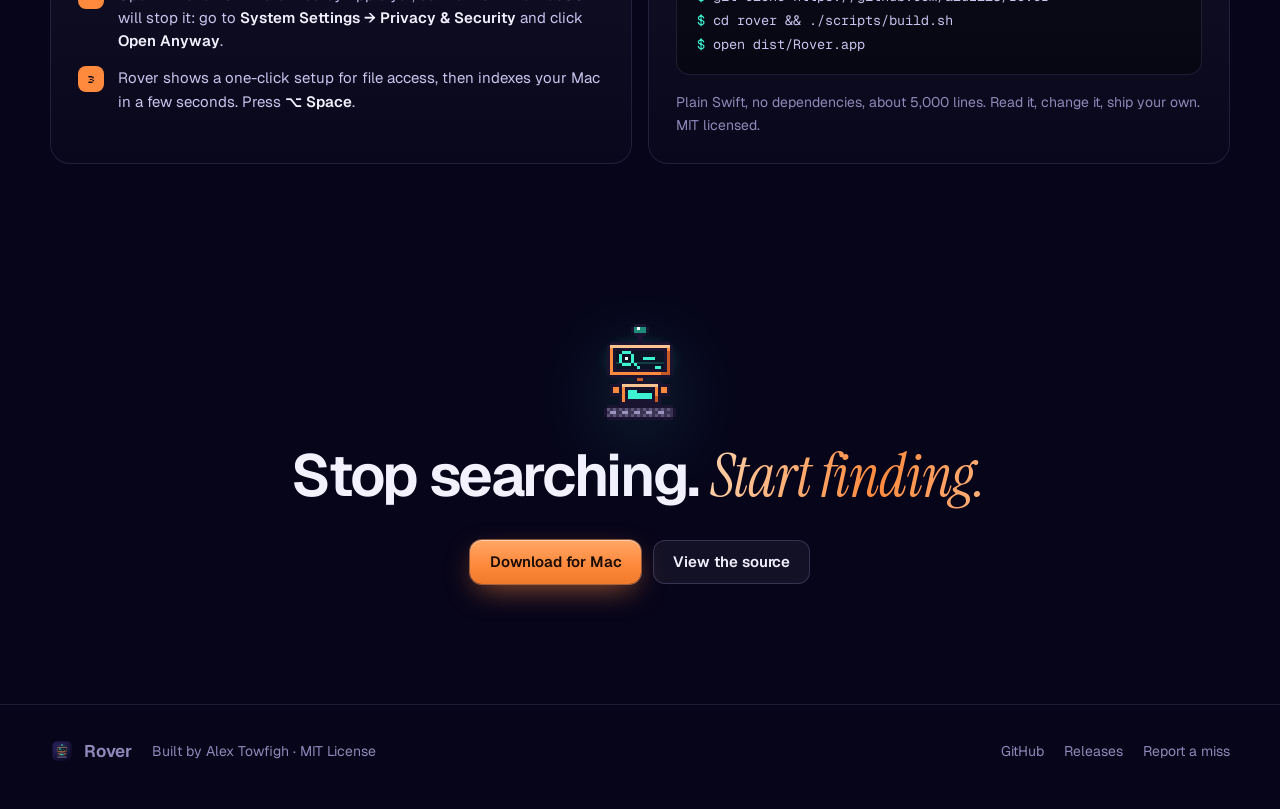
==== commit 91625d3e: "Site: Pro link in the top bar and a soft Pro button in the hero" ====
--- a/docs/index.html
+++ b/docs/index.html
@@ -35,7 +35,7 @@
   nav .wrap { display: flex; align-items: center; height: 64px; gap: 28px; }
   .brand { display: flex; align-items: center; gap: 10px; font-weight: 650; font-size: 17px; letter-spacing: -.01em; text-decoration: none; }
   .brand img { width: 30px; height: 30px; border-radius: 8px; }
-  .navlinks { display: flex; gap: 26px; margin-left: auto; font-size: 14px; color: var(--ink-2); }
+  .navlinks { display: flex; align-items: center; gap: 26px; margin-left: auto; font-size: 14px; color: var(--ink-2); }
   .navlinks a { text-decoration: none; transition: color .2s; } .navlinks a:hover { color: var(--ink); }
   .btn { display: inline-flex; align-items: center; gap: 9px; height: 44px; padding: 0 20px; border-radius: 12px; font: 600 15px var(--display); text-decoration: none; letter-spacing: -.005em; transition: transform .2s, box-shadow .2s, background .2s; white-space: nowrap; }
   .btn:hover { transform: translateY(-1px); }
@@ -197,11 +197,18 @@
   .card .then { font-size: 13px; color: var(--ink-3); margin-top: 2px; }
   @media (max-width: 900px) { .send-spot { grid-template-columns: minmax(0, 1fr); padding: 28px 20px; gap: 32px; } }
 
+  /* Rover Pro in the top bar and hero: visible, but quieter than Download */
+  .navlinks a.nav-pro { color: var(--orange-2); font-weight: 600; }
+  .navlinks a.nav-pro:hover { color: #ffb27d; }
+  .btn-pro-soft { color: var(--orange-2); background: rgba(255, 138, 61, .07); box-shadow: 0 0 0 1px rgba(255, 138, 61, .45) inset; }
+  .btn-pro-soft:hover { background: rgba(255, 138, 61, .13); }
+  .btn-pro-soft small { font-size: 12px; font-weight: 500; color: var(--ink-3); margin-left: 4px; }
+
   .reveal { opacity: 0; transform: translateY(24px); transition: opacity .9s cubic-bezier(.2, .8, .2, 1), transform .9s cubic-bezier(.2, .8, .2, 1); }
   .reveal.in { opacity: 1; transform: none; }
 
   @media (max-width: 900px) {
-    .navlinks a:not(.btn) { display: none; }
+    .navlinks a:not(.btn):not(.nav-pro) { display: none; }
     .queries, .feats, .install { grid-template-columns: minmax(0, 1fr); } .feat.wide { grid-column: auto; }
     .speed, .meet { grid-template-columns: 1fr; gap: 36px; } .meet { padding: 32px; text-align: center; } .meet .bot { margin: 0 auto; width: 160px; height: 160px; }
     #demo { height: 470px; } #demo .rv-pv { display: none; } #demo .rv-hint:nth-child(n+4) { display: none; }
@@ -217,7 +224,7 @@
 <nav><div class="wrap">
   <a class="brand" href="#"><img src="assets/icon-64.png" alt="">Rover</a>
   <div class="navlinks">
-    <a href="#how">How it works</a><a href="#features">Features</a><a href="#pricing">Pricing</a><a href="#faq">FAQ</a>
+    <a href="#how">How it works</a><a href="#features">Features</a><a href="#pricing">Pricing</a><a href="#faq">FAQ</a><a class="nav-pro" href="/pro">Pro</a>
     <a class="btn btn-ghost btn-sm gh" href="#" data-repo>GitHub <span class="stars"></span></a>
   </div>
 </div></nav>
@@ -231,6 +238,7 @@
   <div class="ctas">
     <a class="btn btn-primary" href="#" data-download><svg width="16" height="16" viewBox="0 0 24 24" fill="currentColor"><path d="M16.4 12.6c0-2.4 2-3.6 2.1-3.7-1.2-1.7-3-1.9-3.6-2-1.5-.2-3 .9-3.8.9-.8 0-2-.9-3.3-.9-1.7 0-3.3 1-4.2 2.5-1.8 3.1-.5 7.7 1.3 10.2.9 1.2 1.9 2.6 3.2 2.6 1.3-.1 1.8-.8 3.3-.8 1.6 0 2 .8 3.3.8 1.4 0 2.3-1.2 3.1-2.5 1-1.4 1.4-2.8 1.4-2.9-.1 0-2.8-1.1-2.8-4.2zM13.9 5.2c.7-.8 1.2-2 1-3.2-1 .1-2.3.7-3 1.5-.7.8-1.2 2-1.1 3.1 1.2.1 2.3-.6 3.1-1.4z"/></svg>Download for Mac</a>
     <a class="btn btn-ghost" href="#" data-repo><svg width="17" height="17" viewBox="0 0 24 24" fill="currentColor"><path d="M12 .5a11.5 11.5 0 0 0-3.6 22.4c.6.1.8-.3.8-.6v-2c-3.2.7-3.9-1.5-3.9-1.5-.5-1.3-1.3-1.7-1.3-1.7-1-.7.1-.7.1-.7 1.2.1 1.8 1.2 1.8 1.2 1 1.8 2.8 1.3 3.5 1 .1-.8.4-1.3.7-1.6-2.6-.3-5.3-1.3-5.3-5.7 0-1.3.5-2.3 1.2-3.1-.1-.3-.5-1.5.1-3.1 0 0 1-.3 3.2 1.2a11 11 0 0 1 5.8 0c2.2-1.5 3.2-1.2 3.2-1.2.6 1.6.2 2.8.1 3.1.8.8 1.2 1.9 1.2 3.1 0 4.4-2.7 5.4-5.3 5.7.4.4.8 1.1.8 2.2v3.2c0 .3.2.7.8.6A11.5 11.5 0 0 0 12 .5z"/></svg>Star on GitHub</a>
+      <a class="btn btn-pro-soft" href="/pro">Rover Pro<small>$2.95 first month</small></a>
   </div>
   <div class="fine">macOS 13 or later<span>·</span>Apple silicon &amp; Intel<span>·</span>MIT License</div>
 
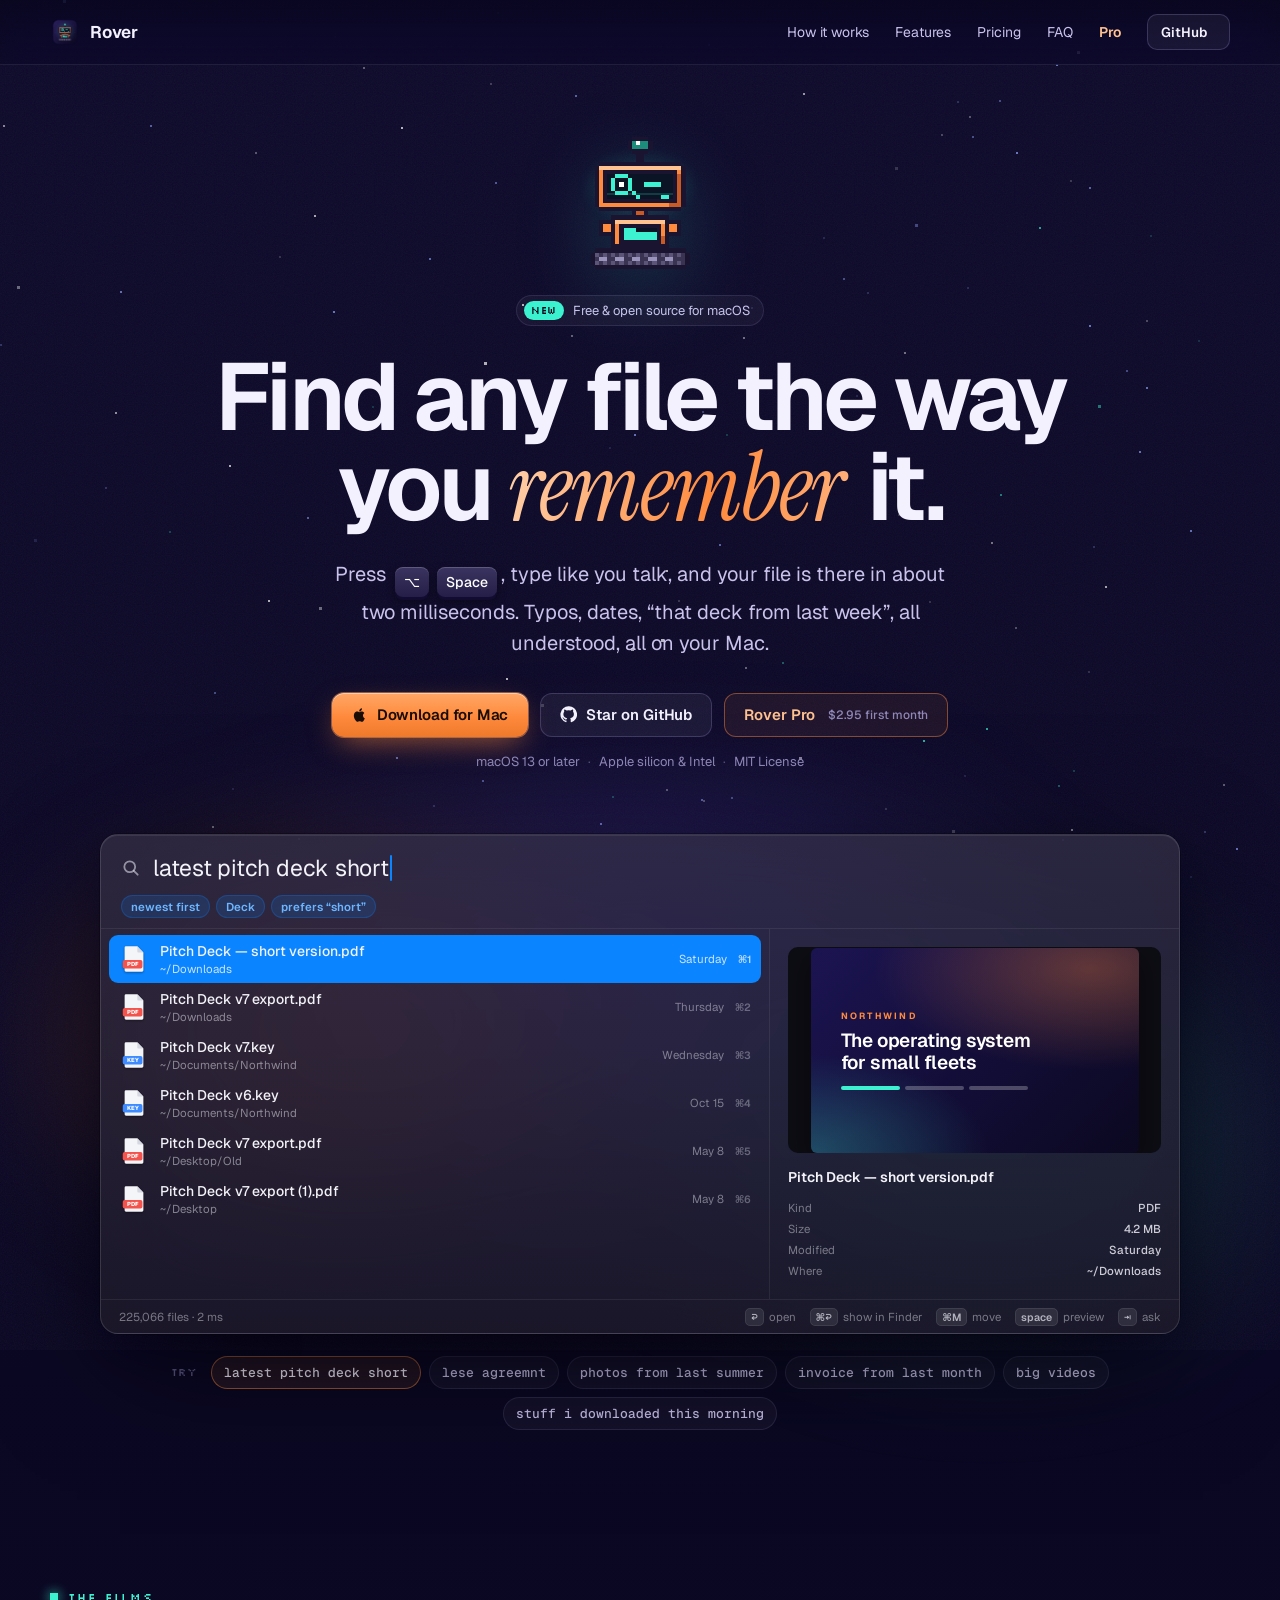
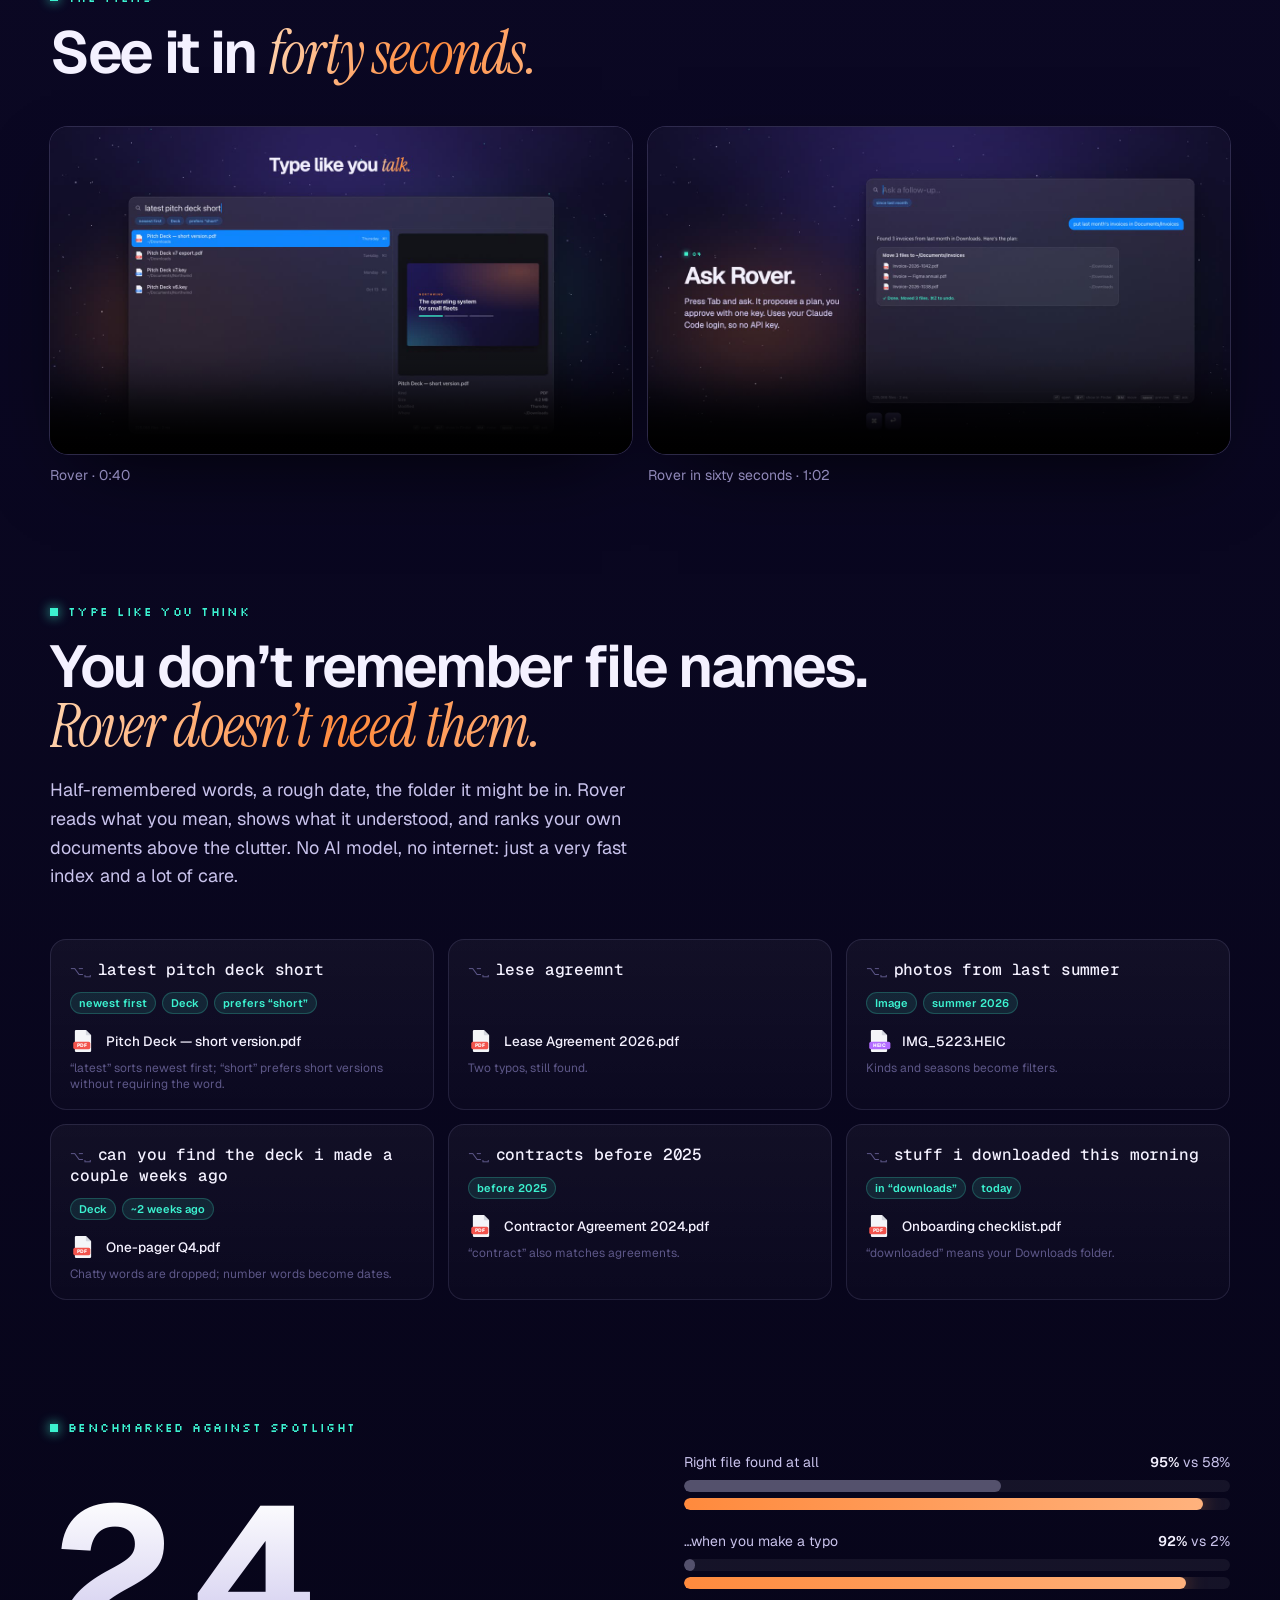
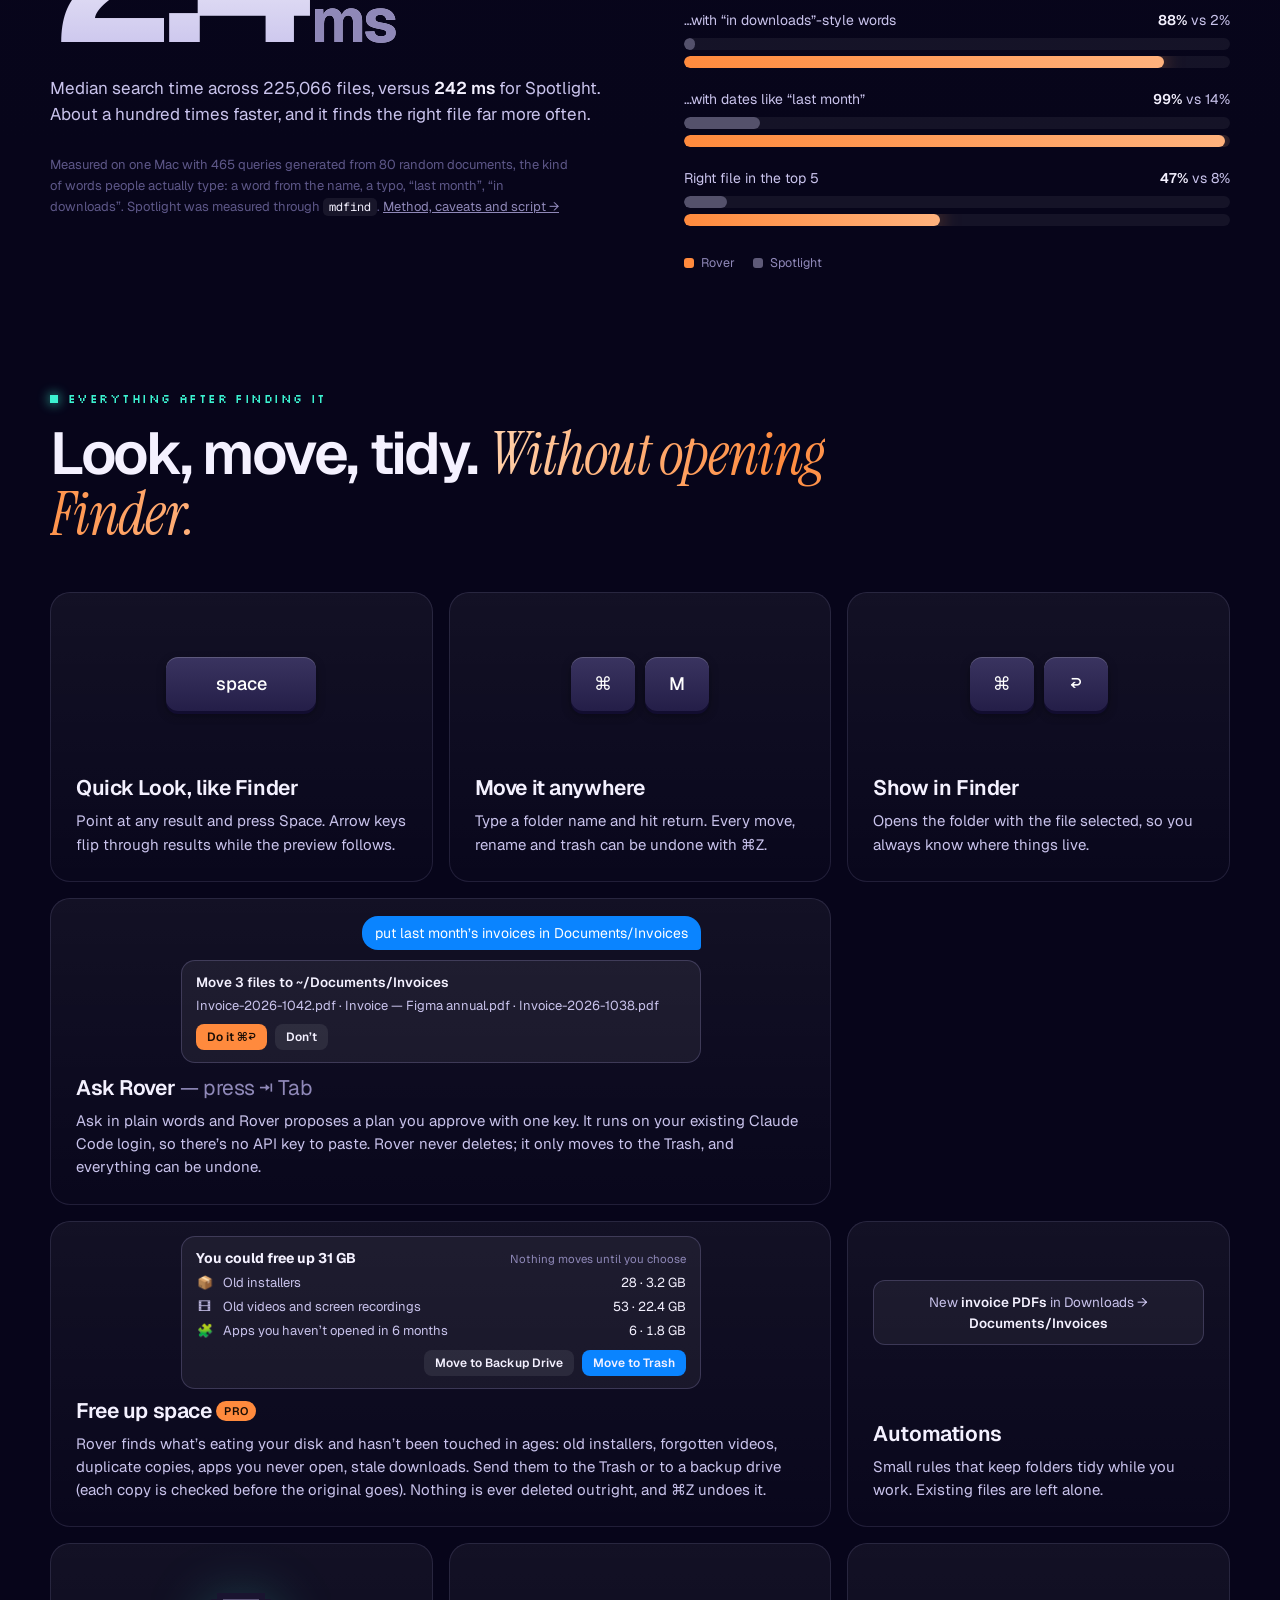
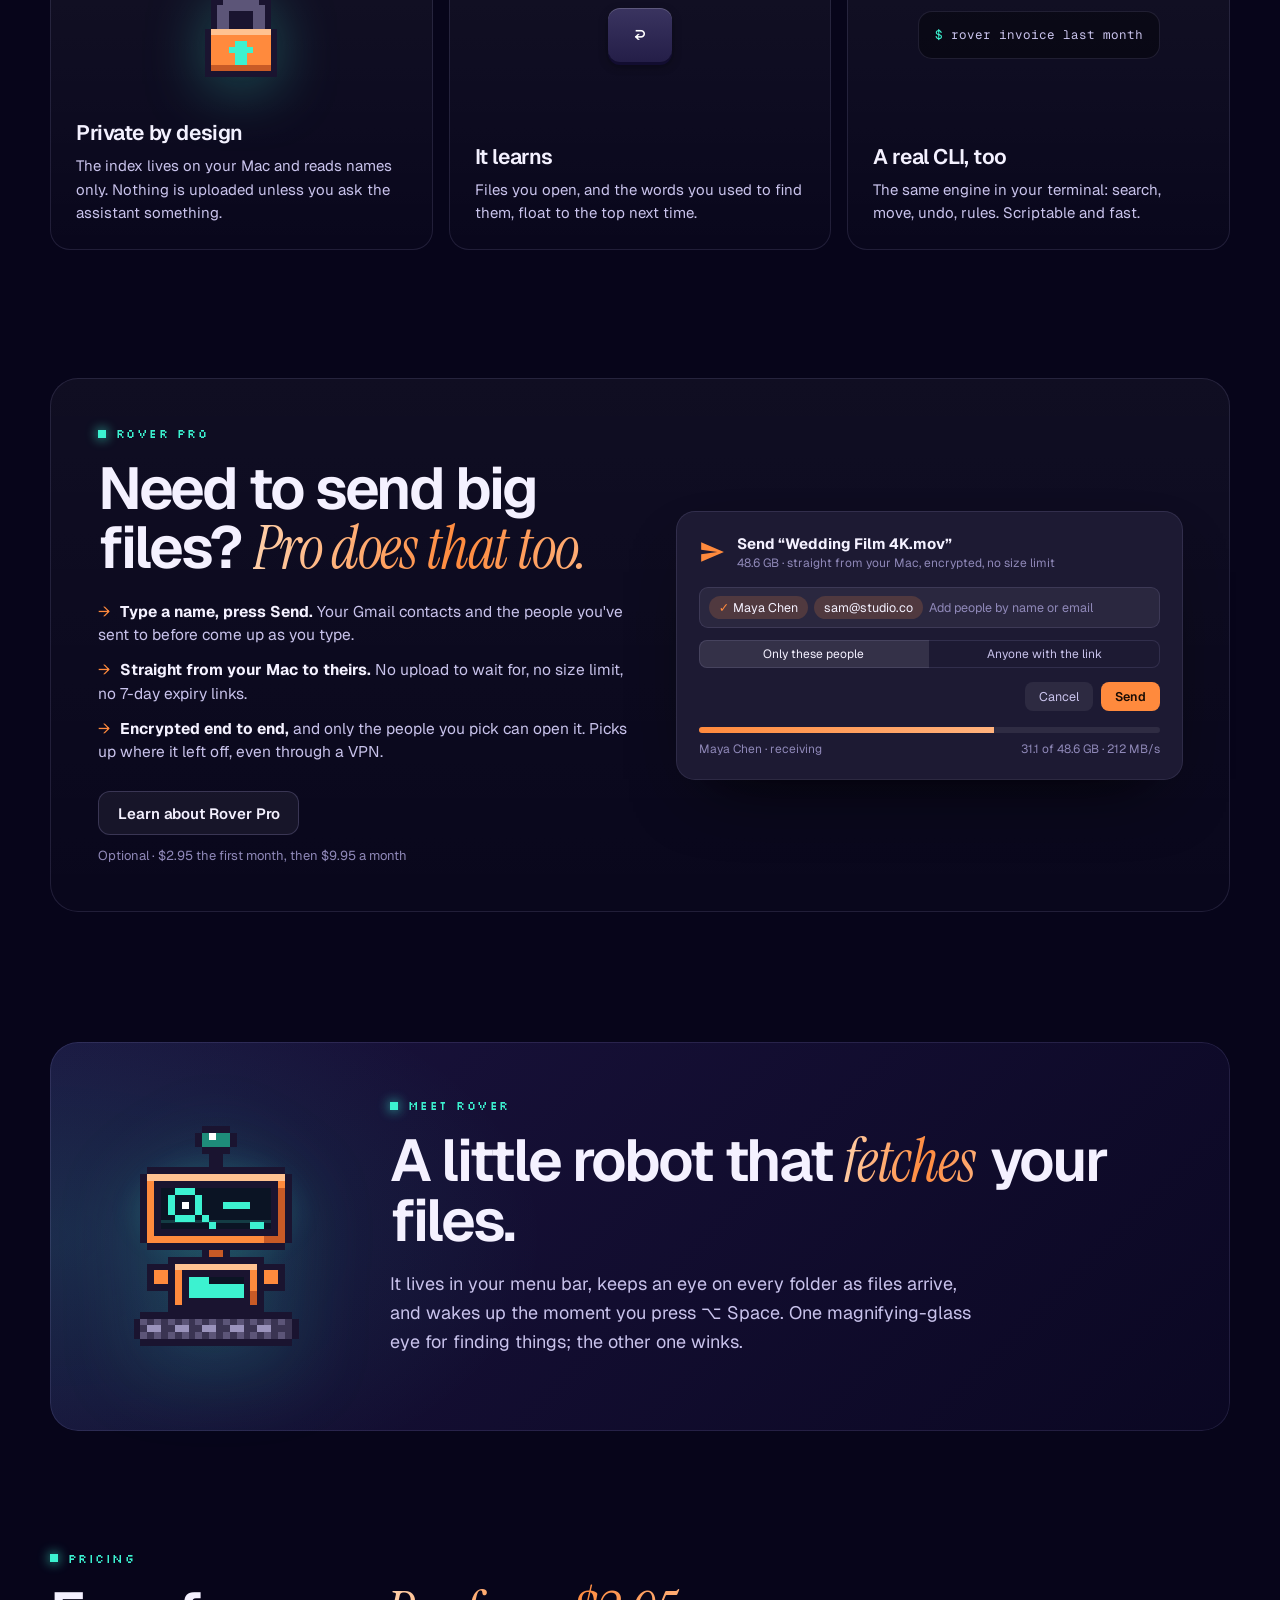
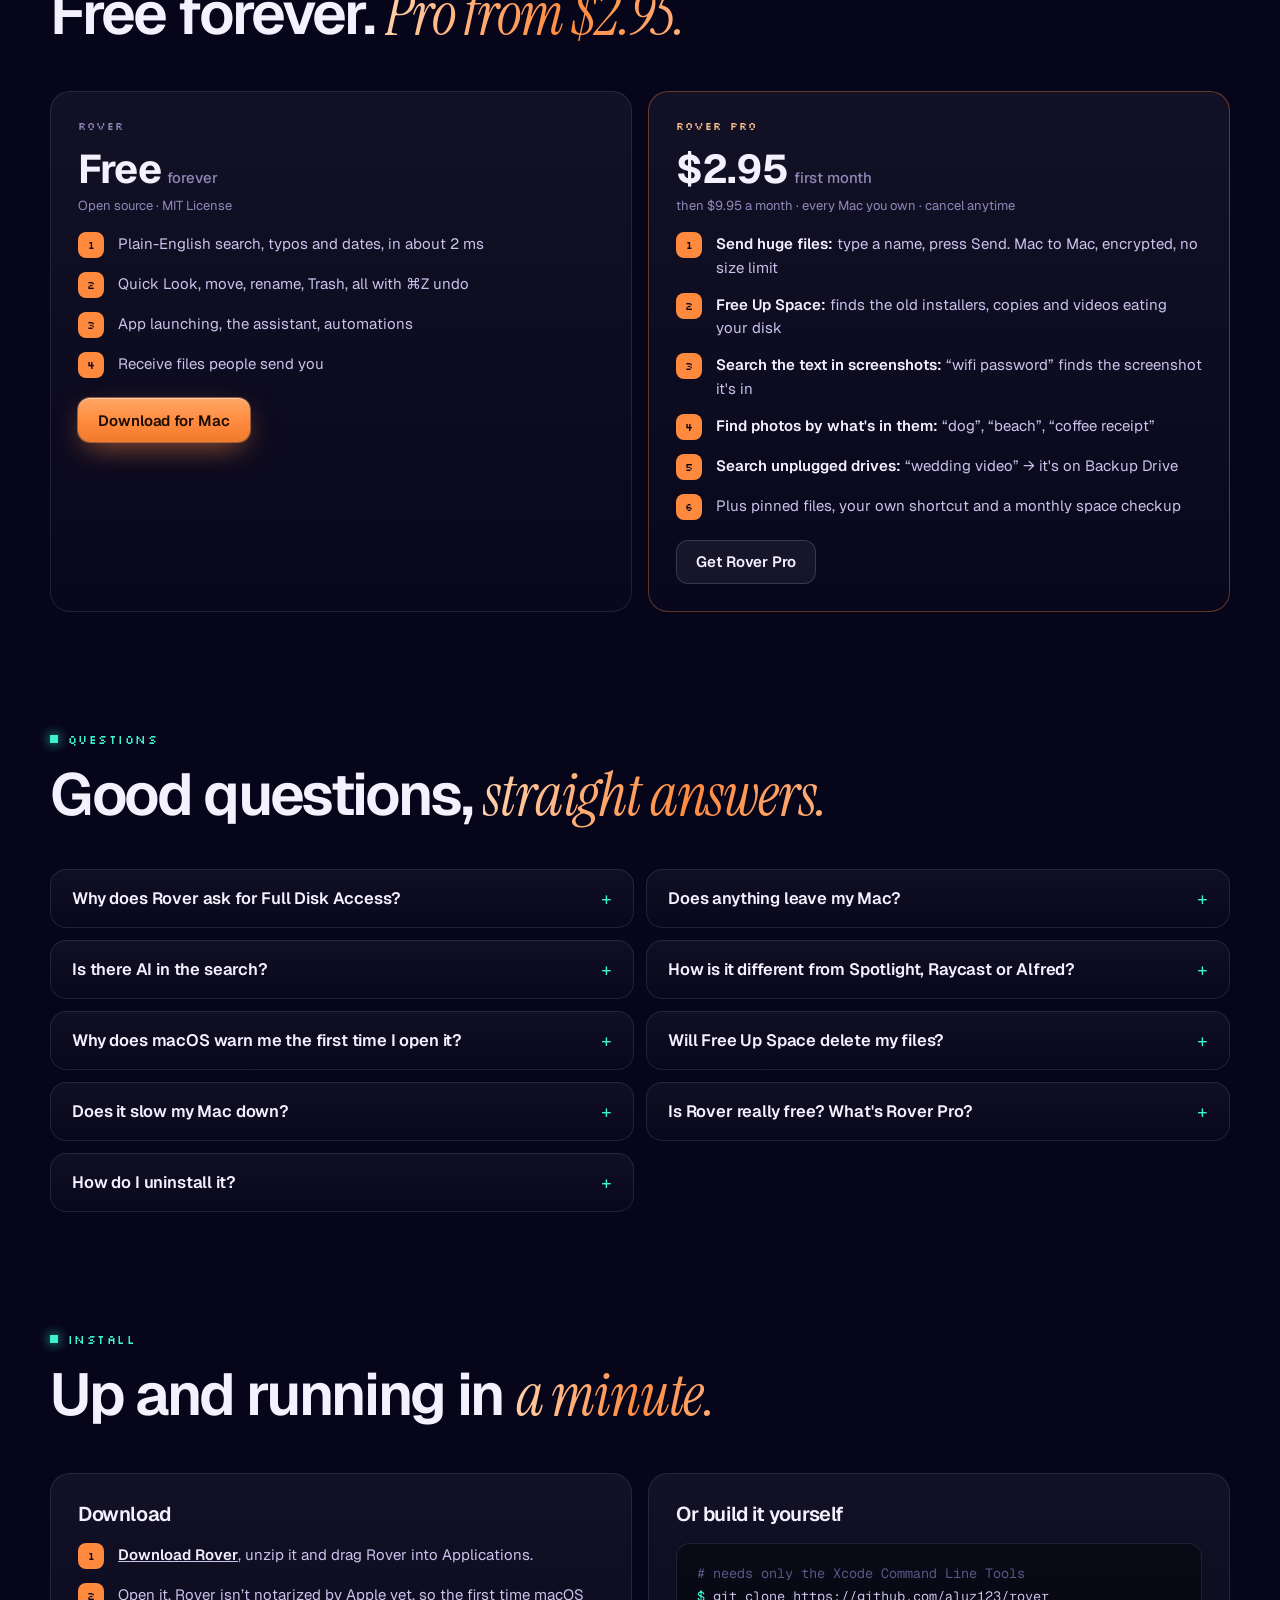
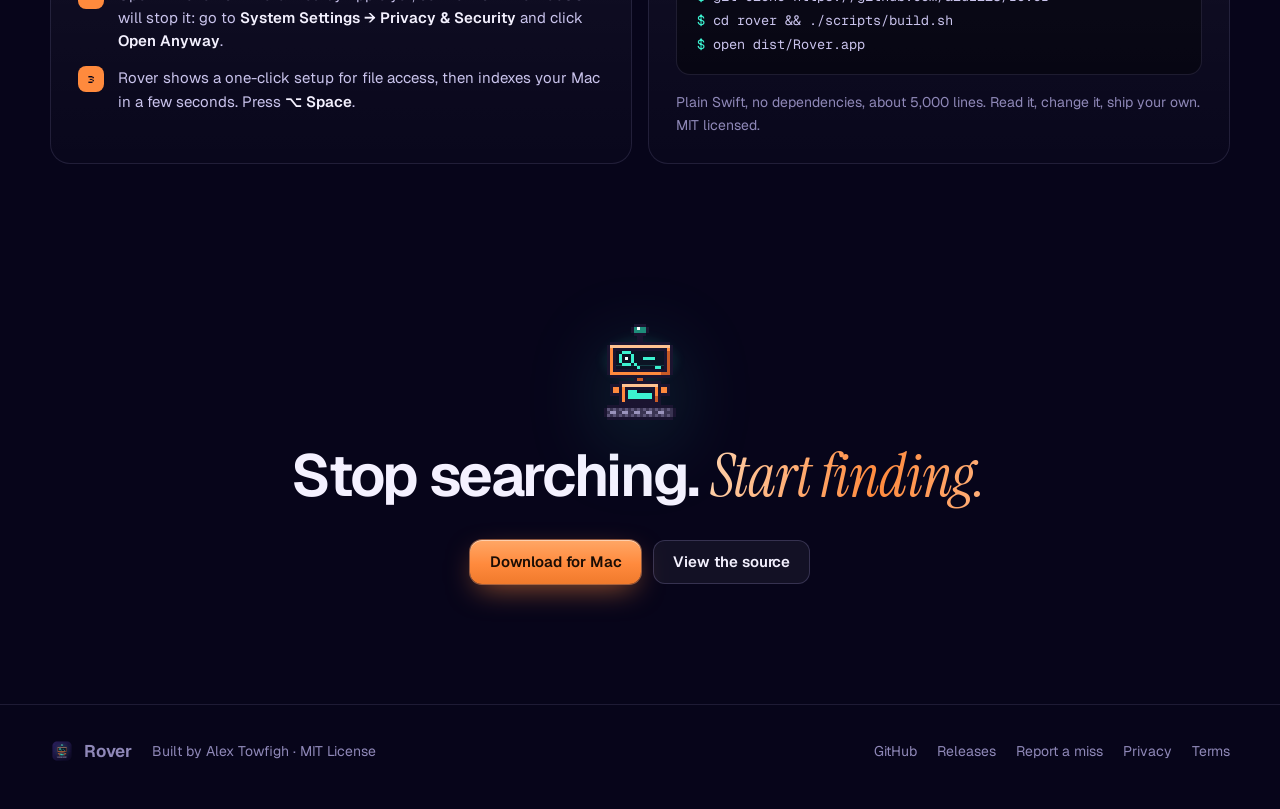
==== commit 168c3db0: "Site: Pro page images, privacy and terms pages" ====
--- a/docs/index.html
+++ b/docs/index.html
@@ -408,7 +408,7 @@
 <footer><div class="wrap">
   <a class="brand" href="#"><img src="assets/icon-64.png" alt="" style="width:24px;height:24px;border-radius:6px">Rover</a>
   <span>Built by Alex Towfigh · MIT License</span>
-  <span style="margin-left:auto;display:flex;gap:20px"><a href="#" data-repo>GitHub</a><a href="#" data-repo-path="/releases">Releases</a><a href="#" data-repo-path="/issues">Report a miss</a></span>
+  <span style="margin-left:auto;display:flex;gap:20px"><a href="#" data-repo>GitHub</a><a href="#" data-repo-path="/releases">Releases</a><a href="#" data-repo-path="/issues">Report a miss</a><a href="/privacy">Privacy</a><a href="/terms">Terms</a></span>
 </div></footer>
 
 <script src="assets/data.js"></script>
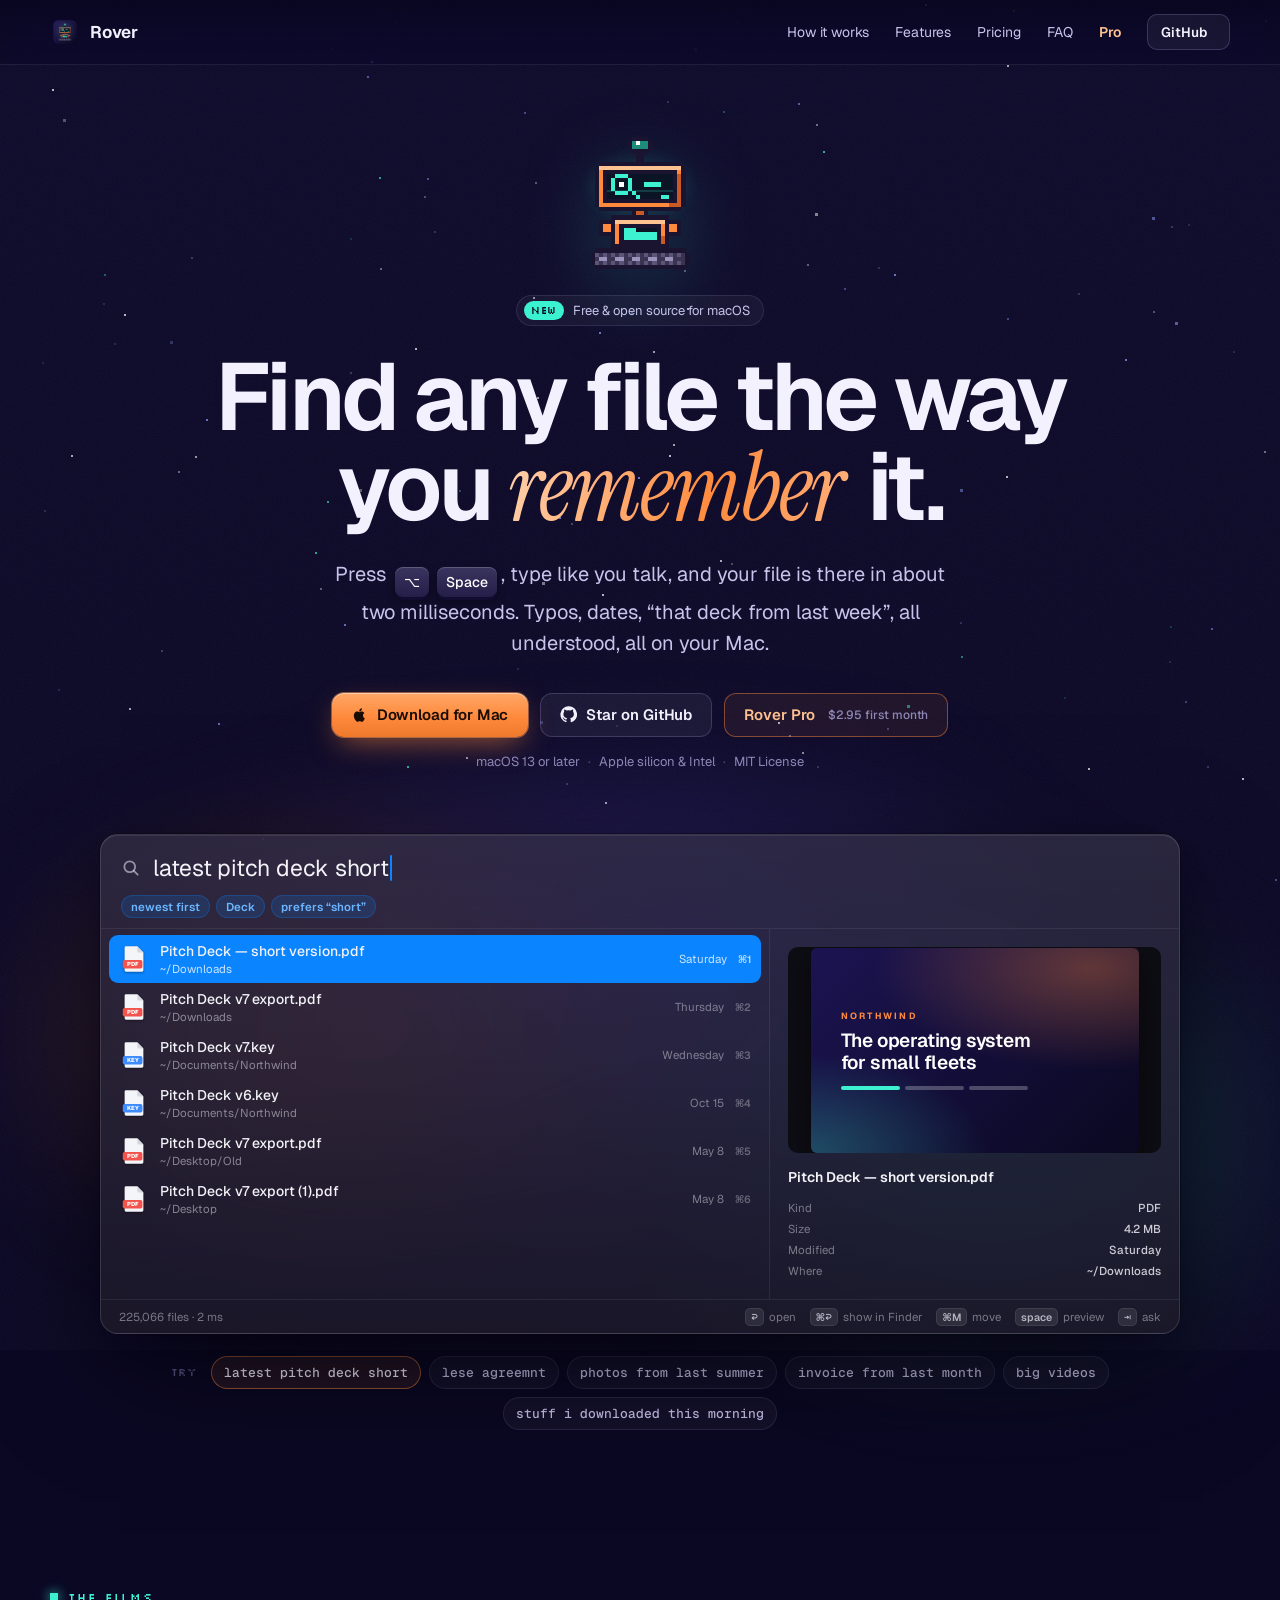
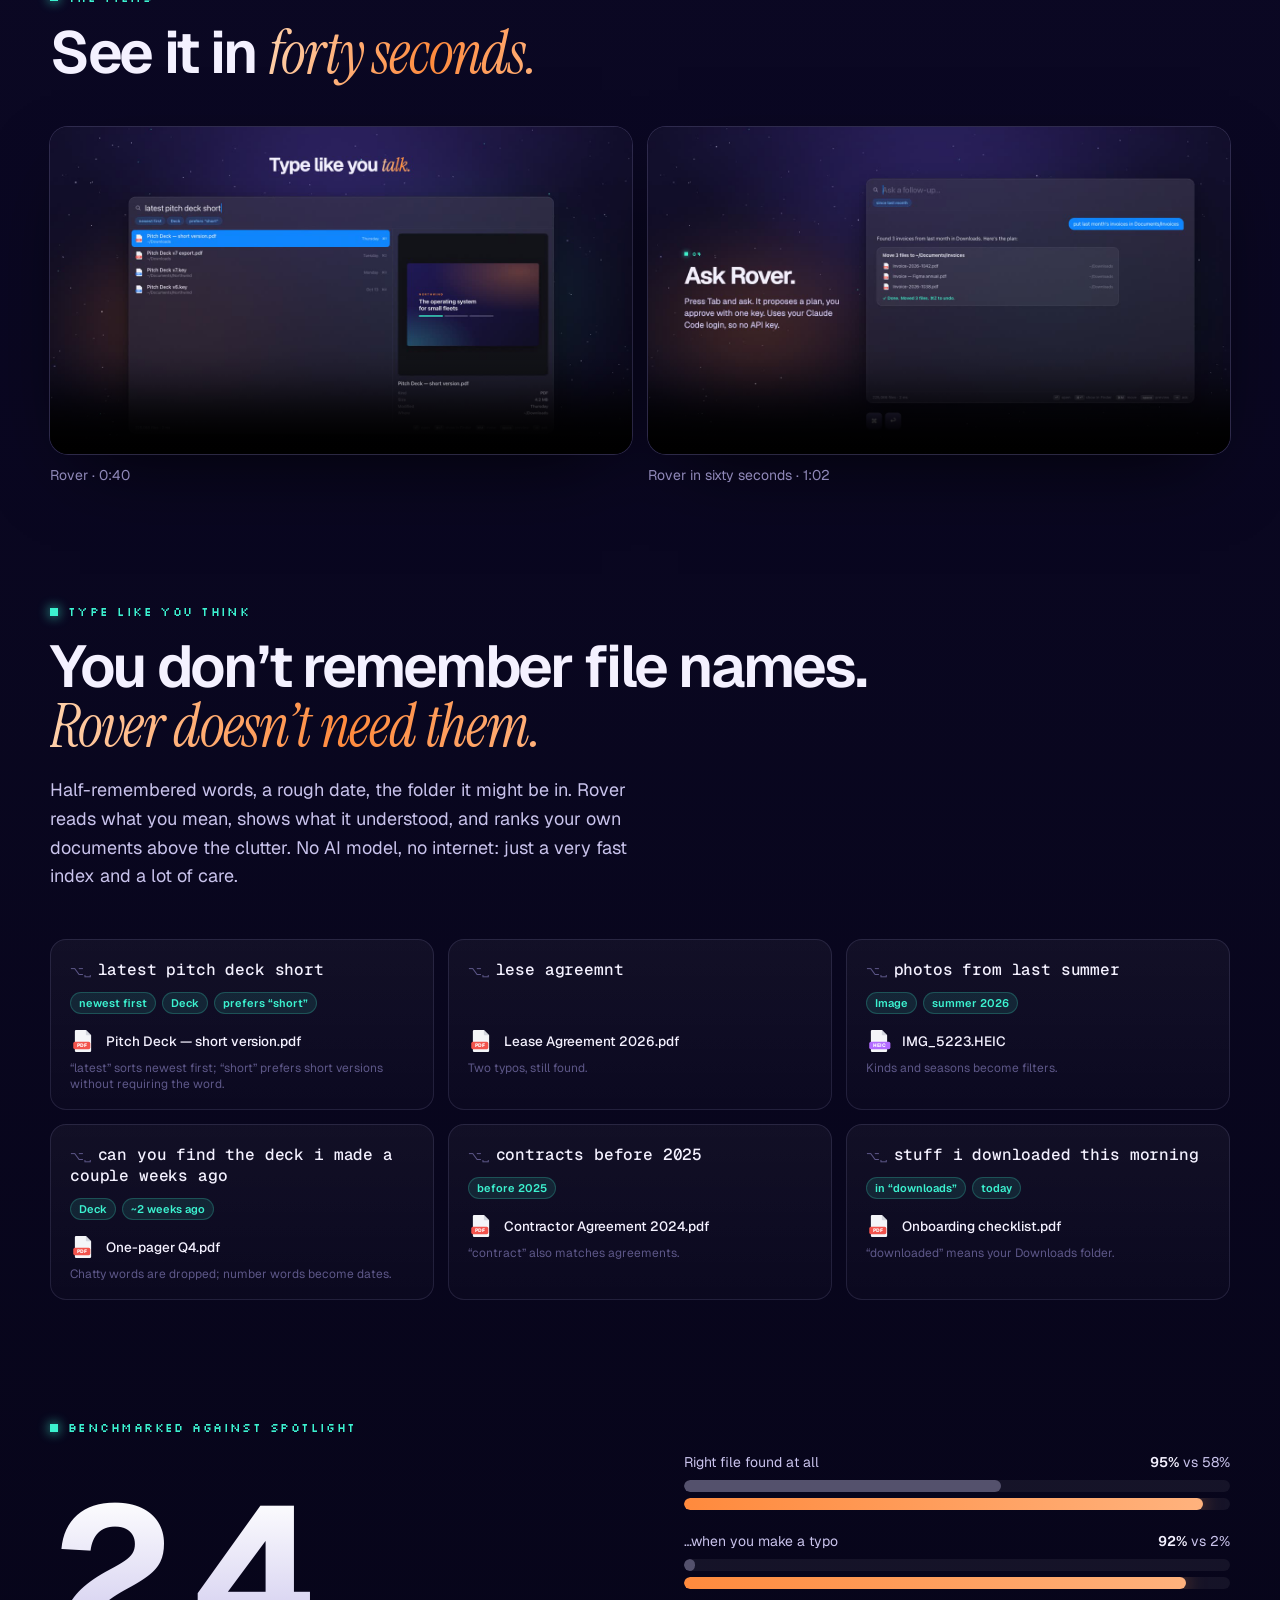
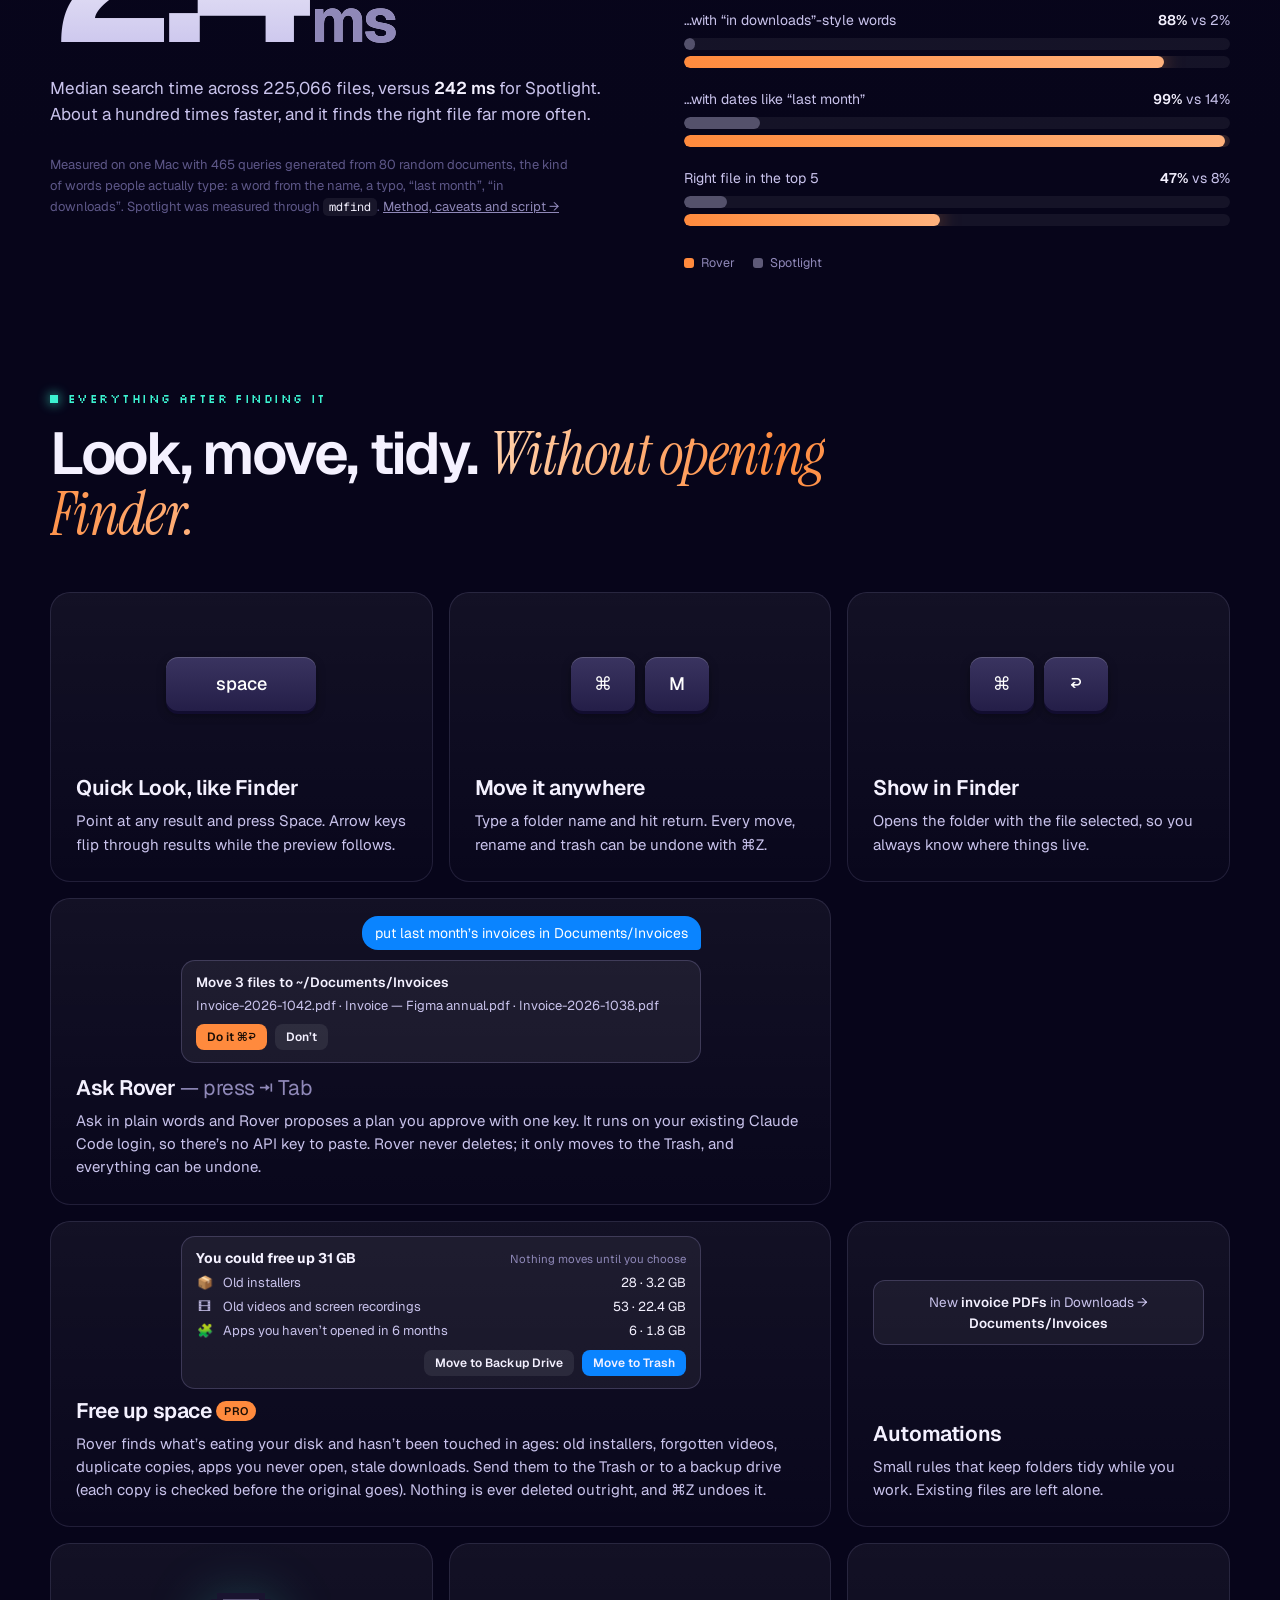
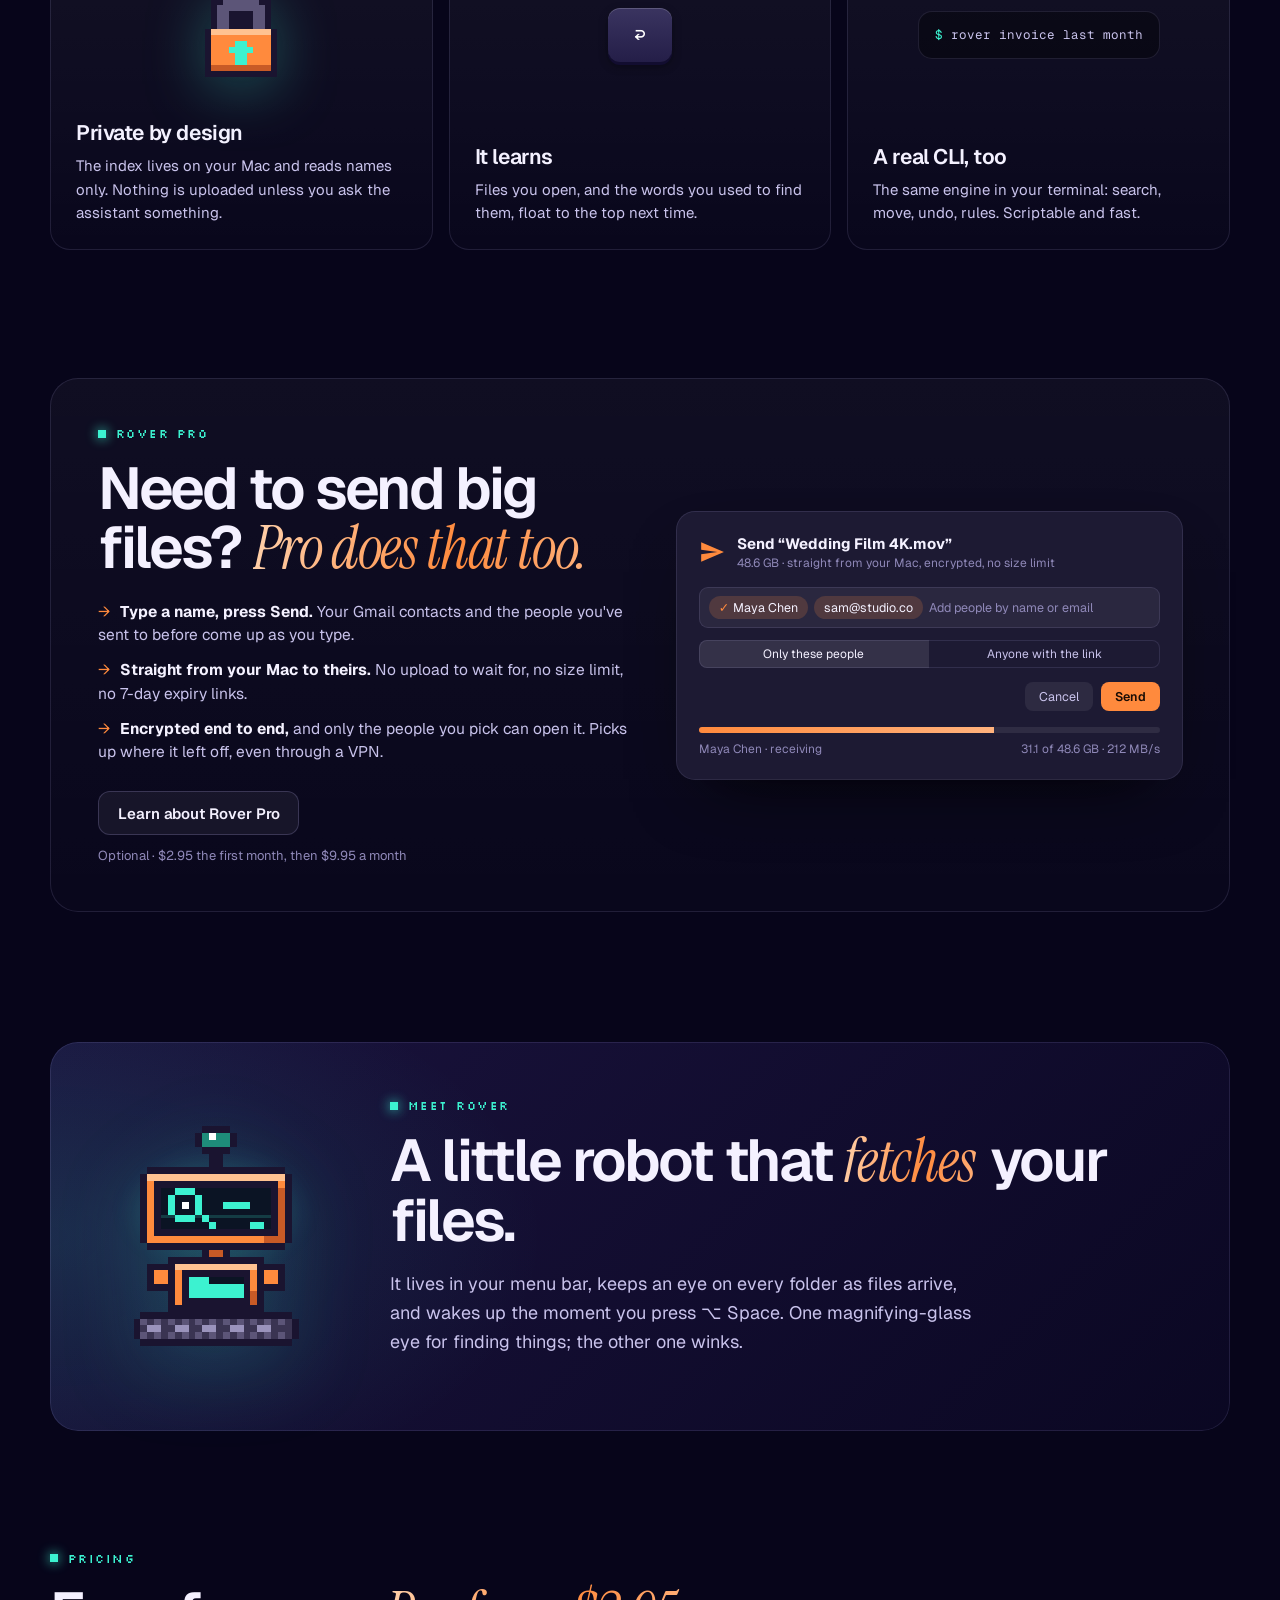
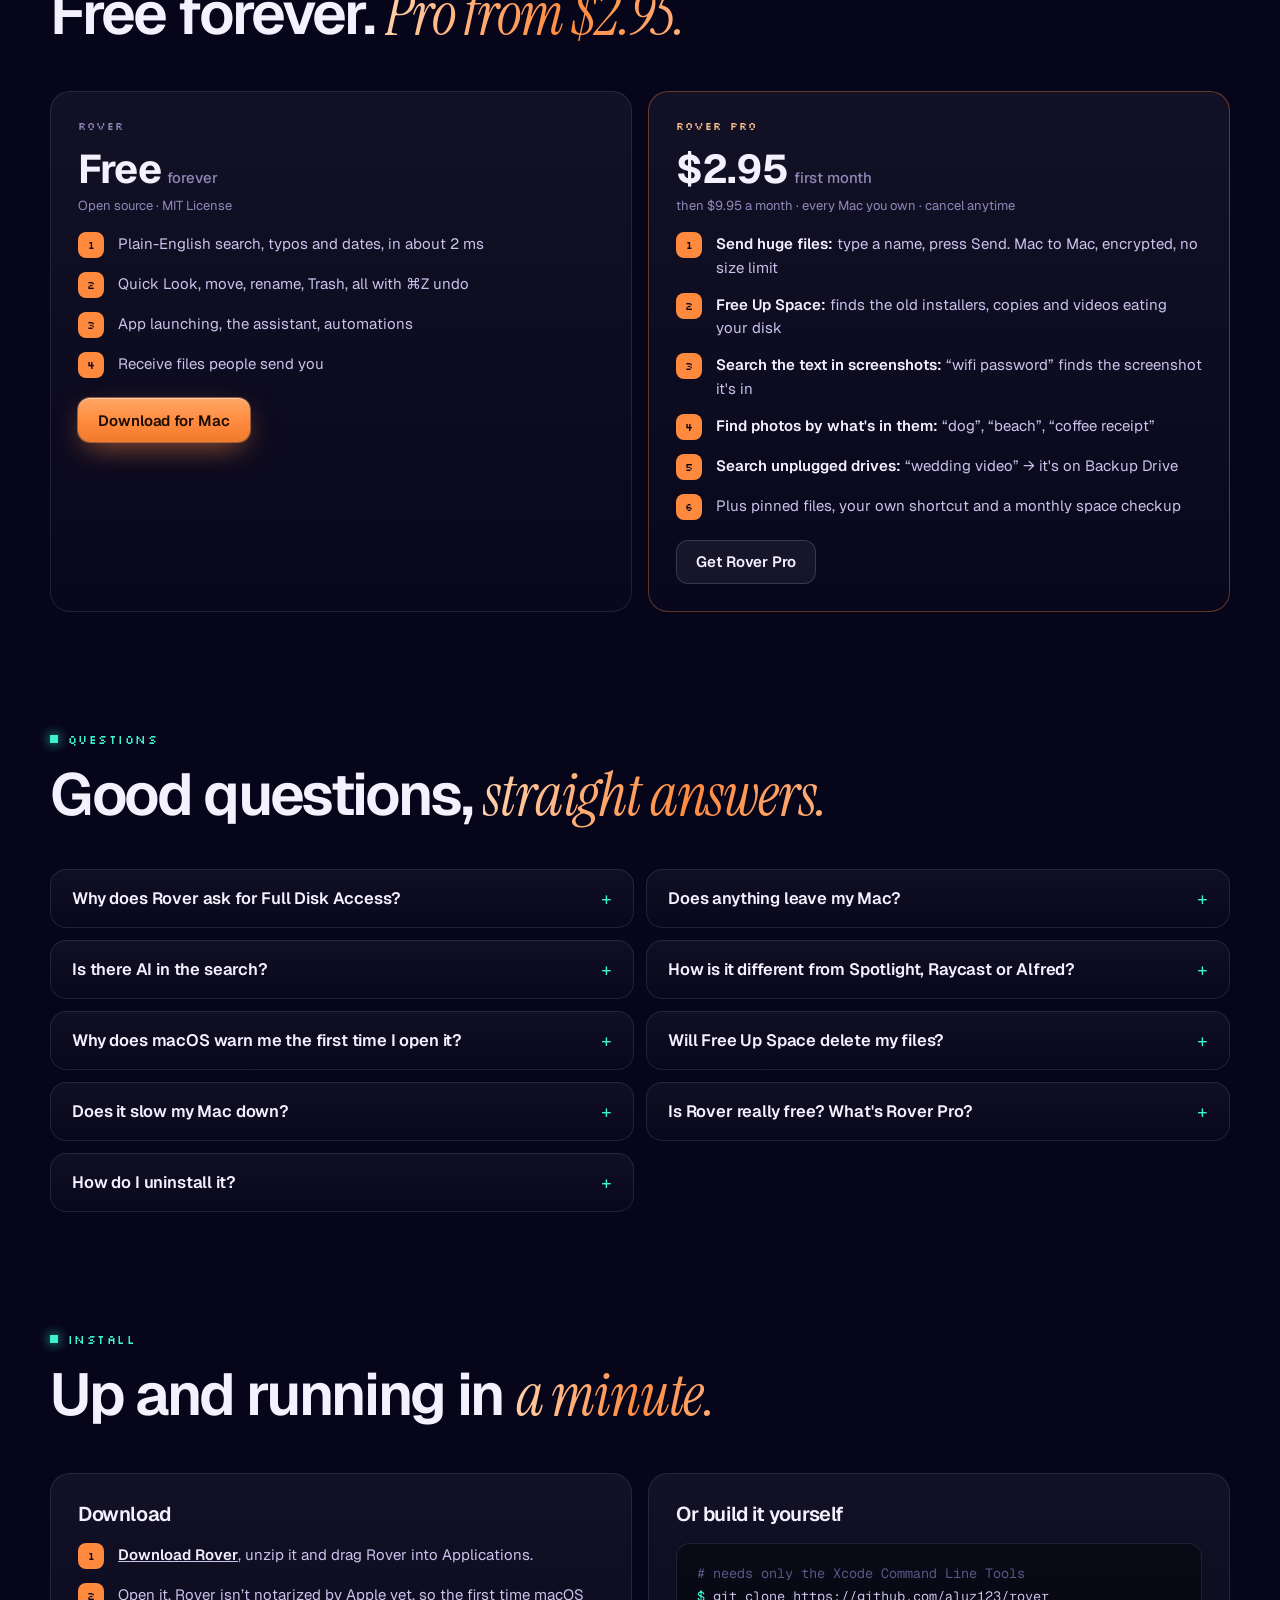
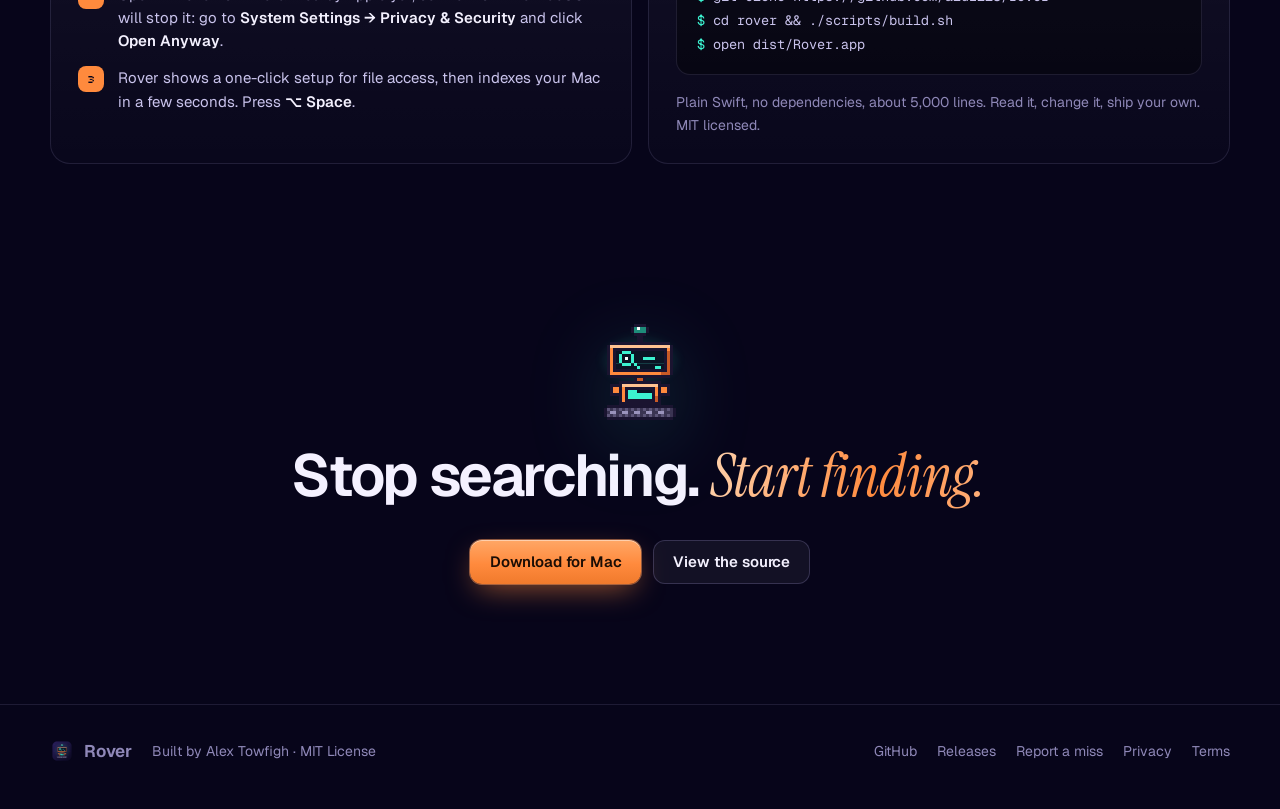
==== commit add1c776: "Site: first-launch steps when Download is clicked" ====
--- a/docs/index.html
+++ b/docs/index.html
@@ -411,6 +411,17 @@
   <span style="margin-left:auto;display:flex;gap:20px"><a href="#" data-repo>GitHub</a><a href="#" data-repo-path="/releases">Releases</a><a href="#" data-repo-path="/issues">Report a miss</a><a href="/privacy">Privacy</a><a href="/terms">Terms</a></span>
 </div></footer>
 
+<dialog id="dl-note" style="max-width:440px;border:0;border-radius:18px;padding:26px;background:#1d1a33;color:#ece9ff;box-shadow:0 0 0 1px rgba(255,255,255,.12),0 30px 80px rgba(0,0,0,.7);font:15px/1.6 var(--sans,system-ui)">
+  <h3 style="margin:0 0 6px;font-size:19px">Your download has started</h3>
+  <p style="margin:0 0 14px;color:#b9b4d6">Rover isn't notarized by Apple yet, so macOS asks once before opening it. It's safe, and the code is <a href="#" data-repo style="color:#ffa766">open source</a>.</p>
+  <ol style="margin:0 0 18px;padding-left:20px;color:#ece9ff">
+    <li>Unzip Rover and drag it into <b>Applications</b>.</li>
+    <li>Open it. When macOS says it can't check it, click <b>Done</b>.</li>
+    <li>Open <b>System Settings → Privacy &amp; Security</b>, scroll down and click <b>Open Anyway</b>.</li>
+    <li>Press <b>⌥ Space</b>. You only do this once.</li>
+  </ol>
+  <form method="dialog" style="text-align:right;margin:0"><button class="btn btn-primary" style="border:0;cursor:pointer">Got it</button></form>
+</dialog>
 <script src="assets/data.js"></script>
 <script src="assets/ui.js"></script>
 <script src="assets/bot.js"></script>
@@ -419,7 +430,7 @@
 const ZIP = REPO + "/releases/latest/download/Rover.zip";
 document.querySelectorAll("[data-repo]").forEach(a => a.href = REPO);
 document.querySelectorAll("[data-repo-path]").forEach(a => a.href = REPO + a.dataset.repoPath);
-document.querySelectorAll("[data-download]").forEach(a => a.href = ZIP);
+document.querySelectorAll("[data-download]").forEach(a => { a.href = ZIP; a.addEventListener("click", () => setTimeout(() => document.getElementById("dl-note").showModal(), 300)); });
 document.querySelectorAll("[data-repo-text]").forEach(s => s.textContent = REPO);
 fetch("https://api.github.com/repos/" + REPO.split("github.com/")[1]).then(r => r.ok ? r.json() : null).then(j => {
   if (j && j.stargazers_count > 0) document.querySelectorAll(".stars").forEach(s => s.textContent = "★ " + j.stargazers_count.toLocaleString());
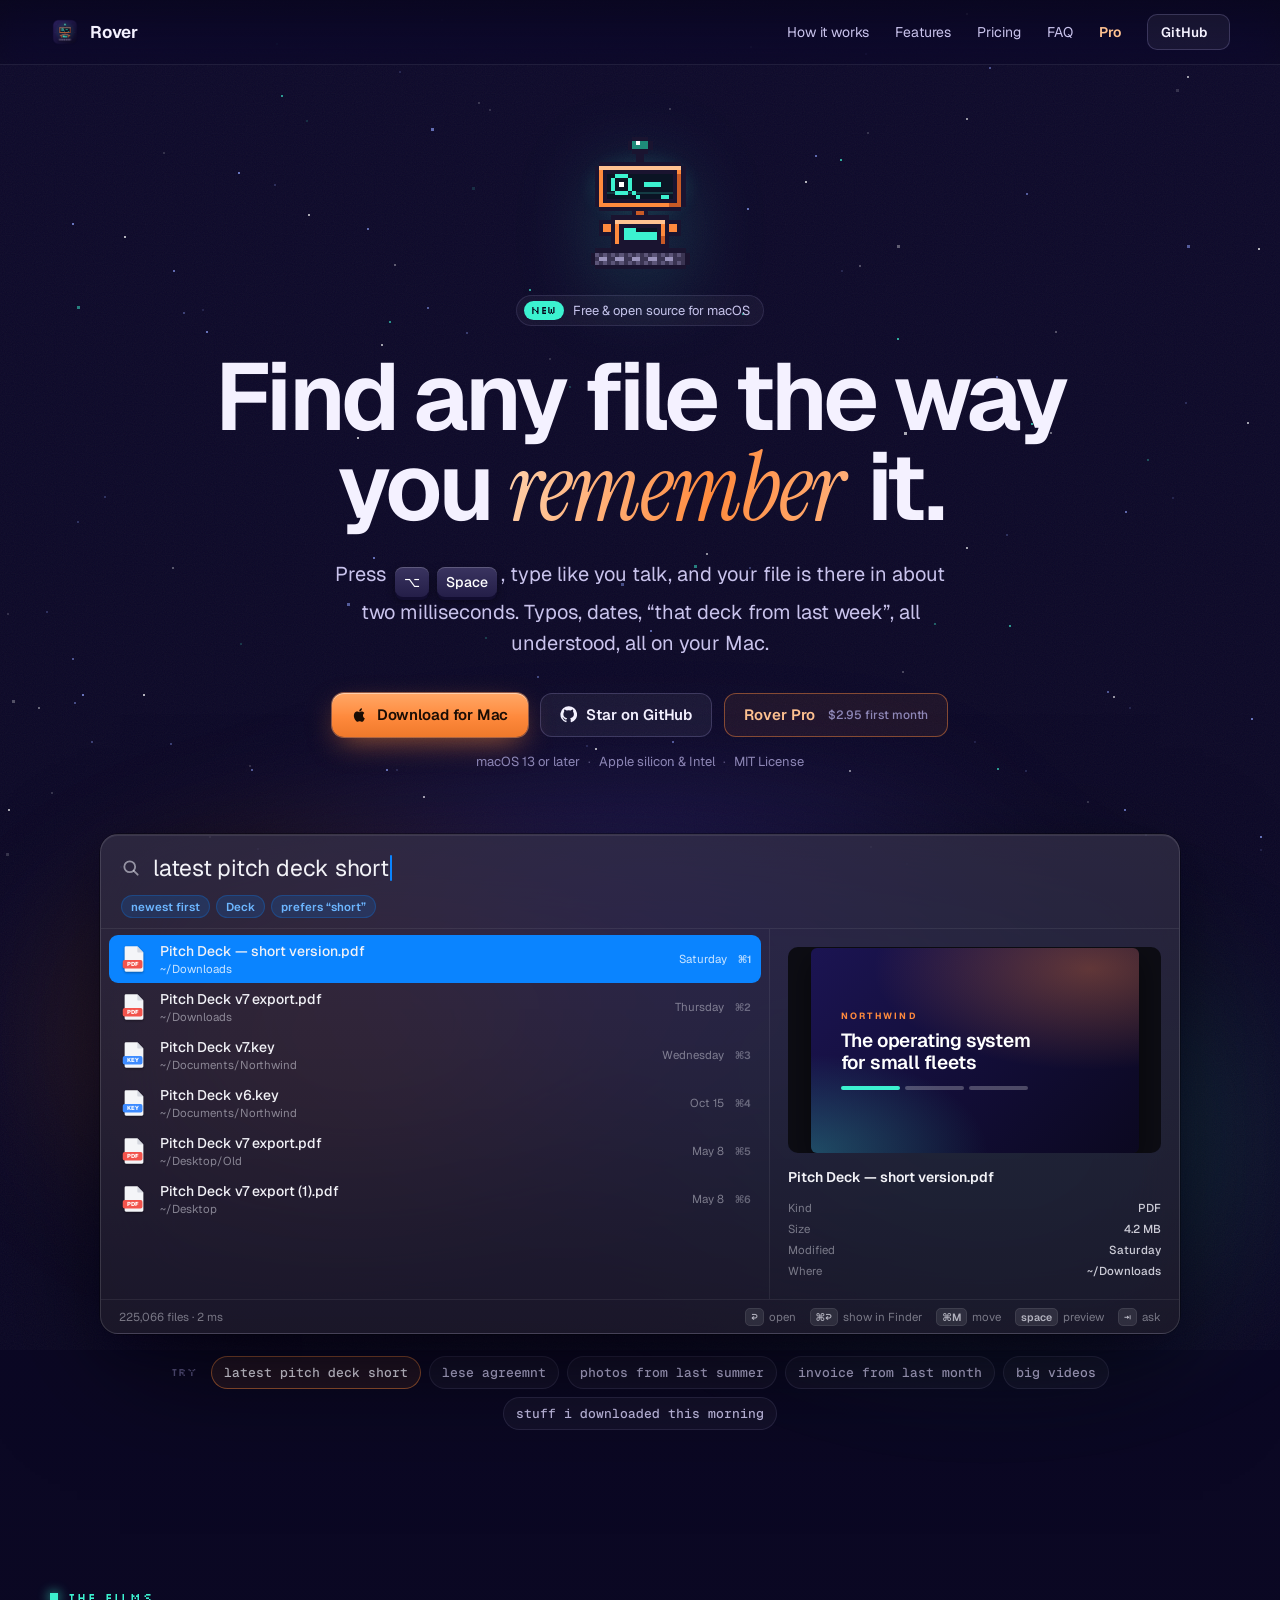
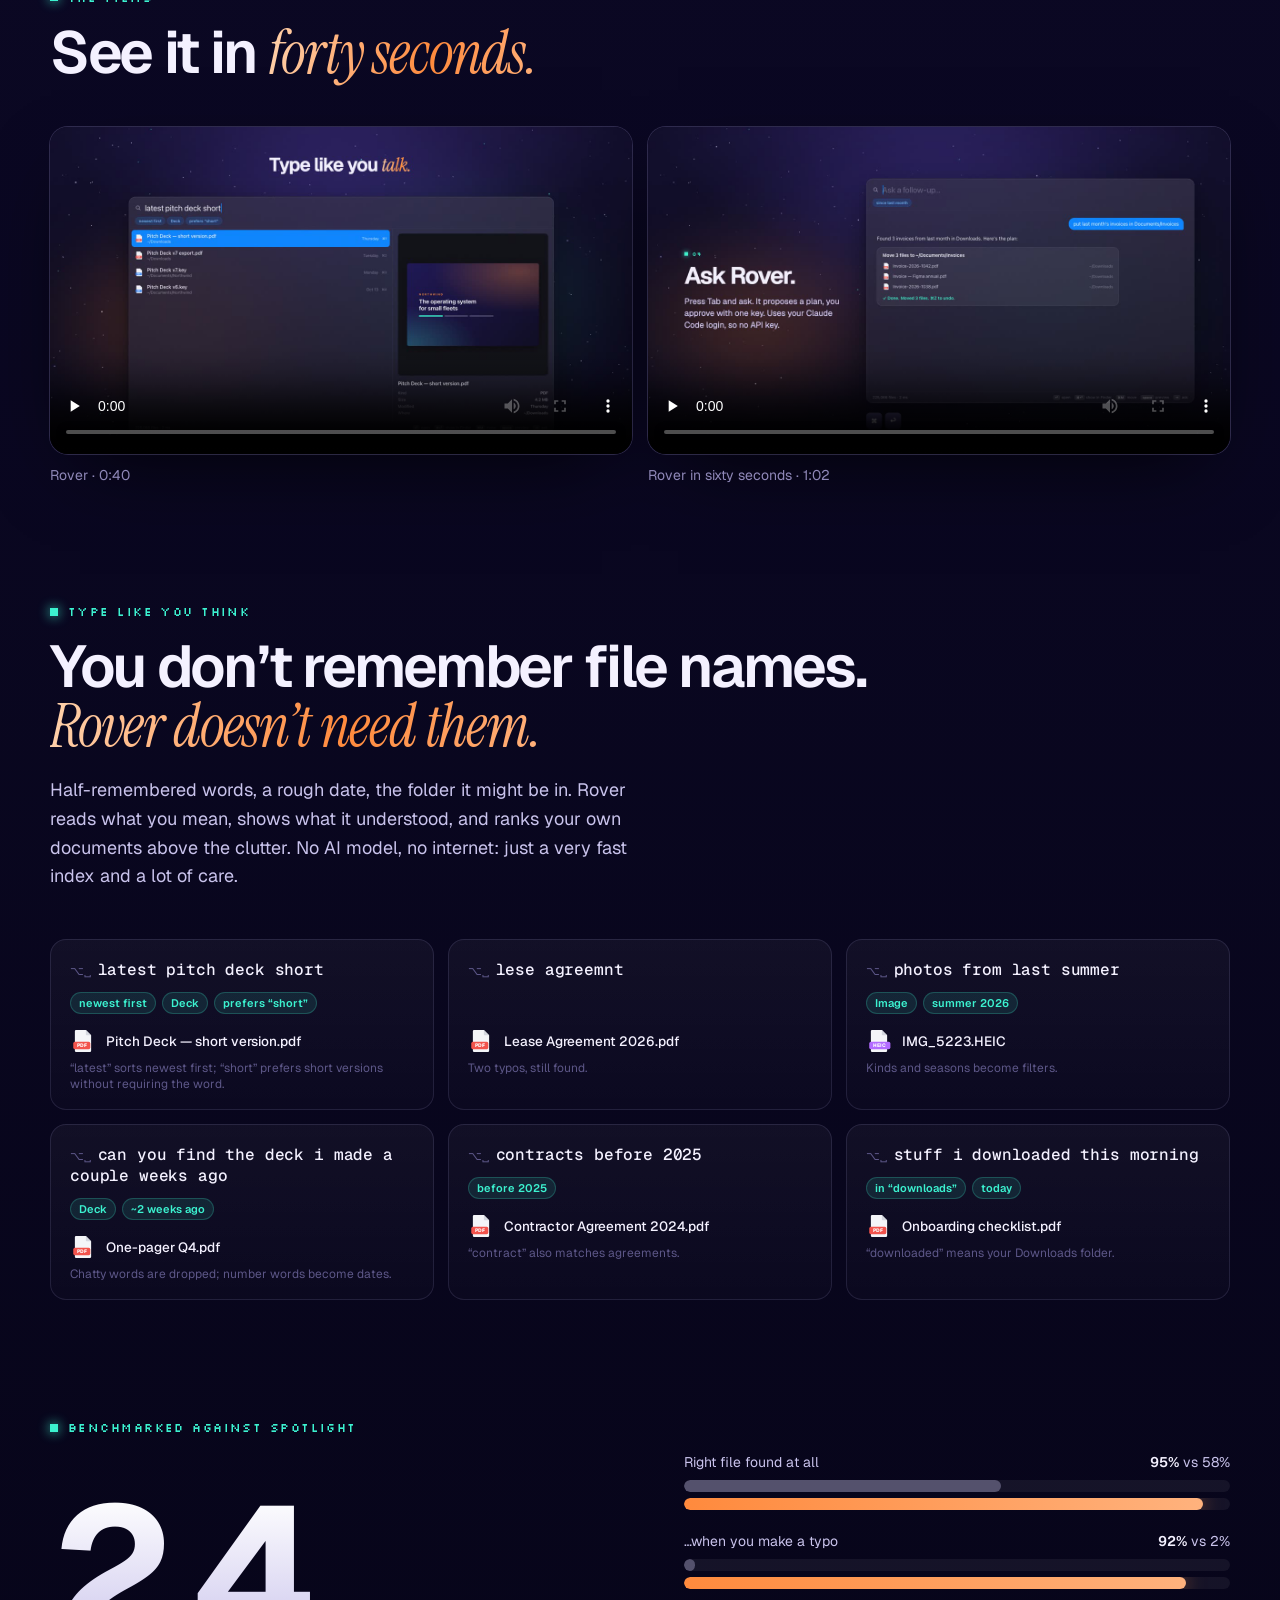
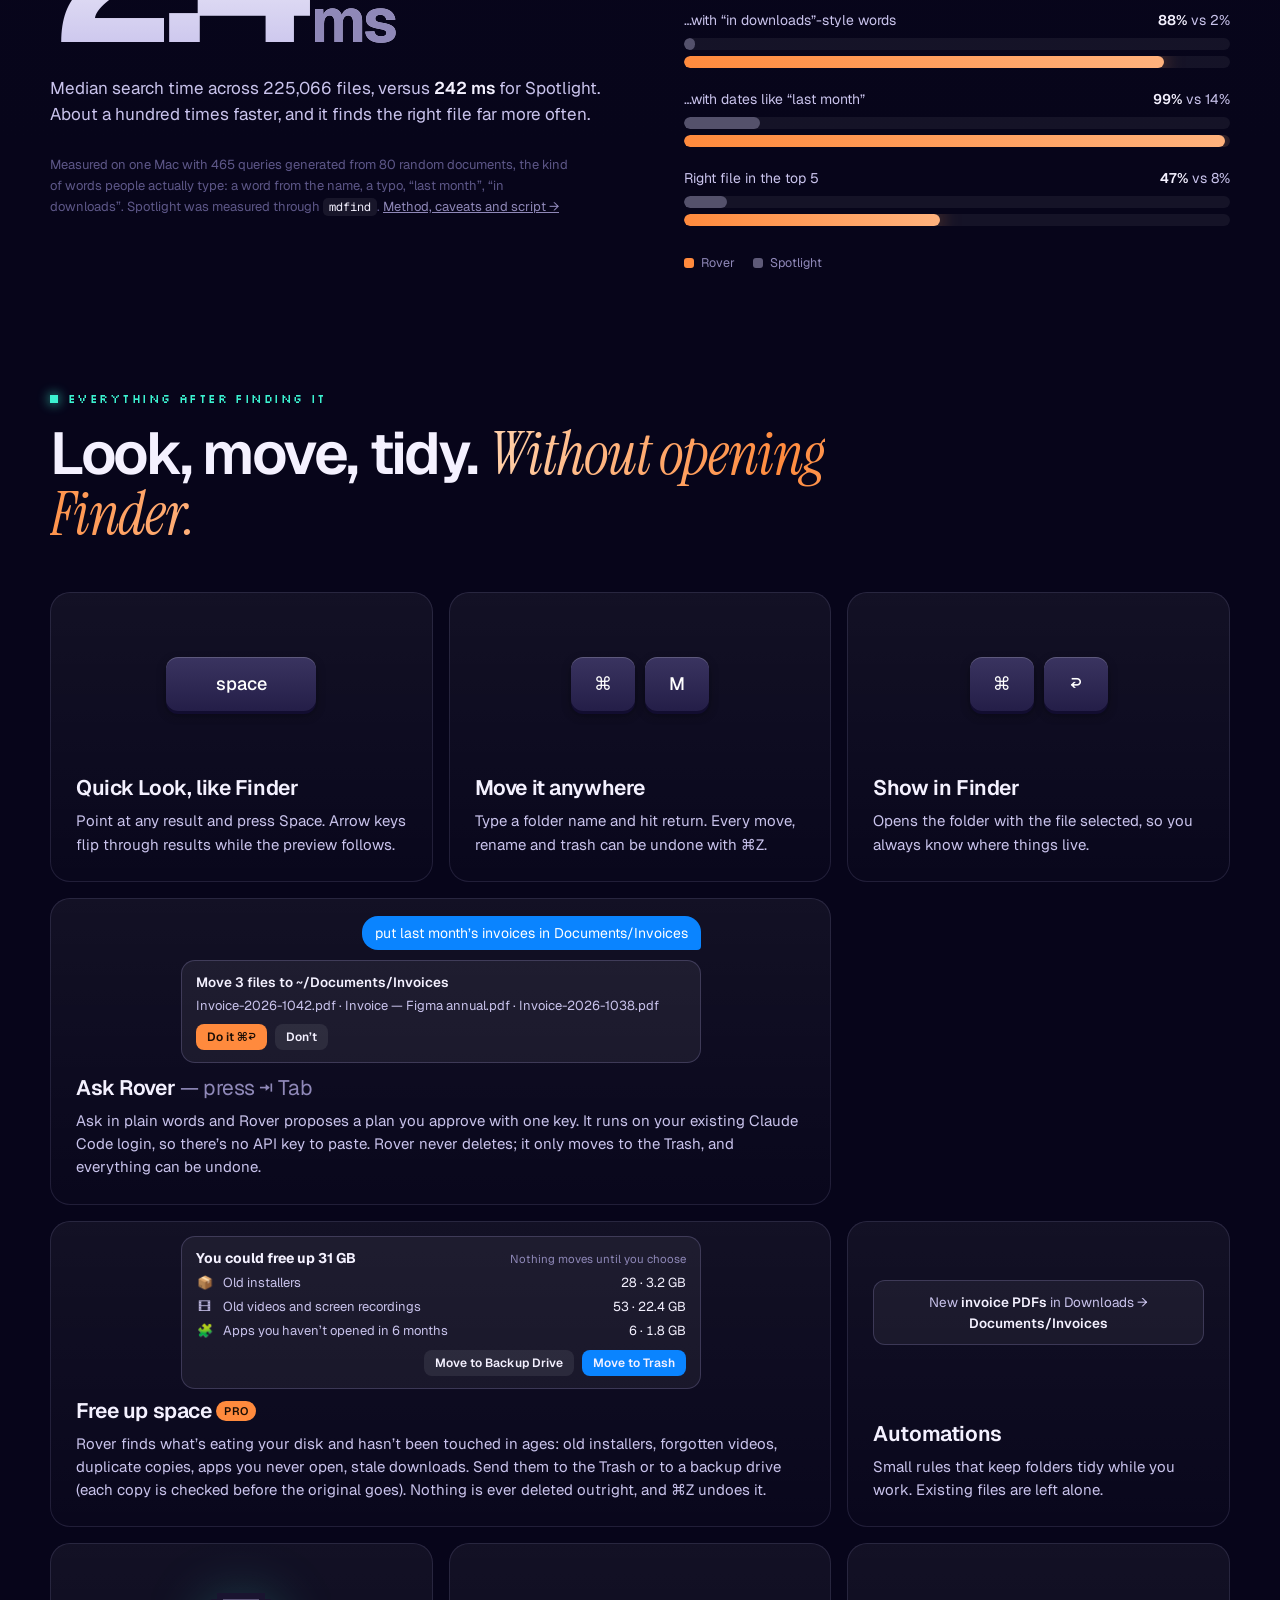
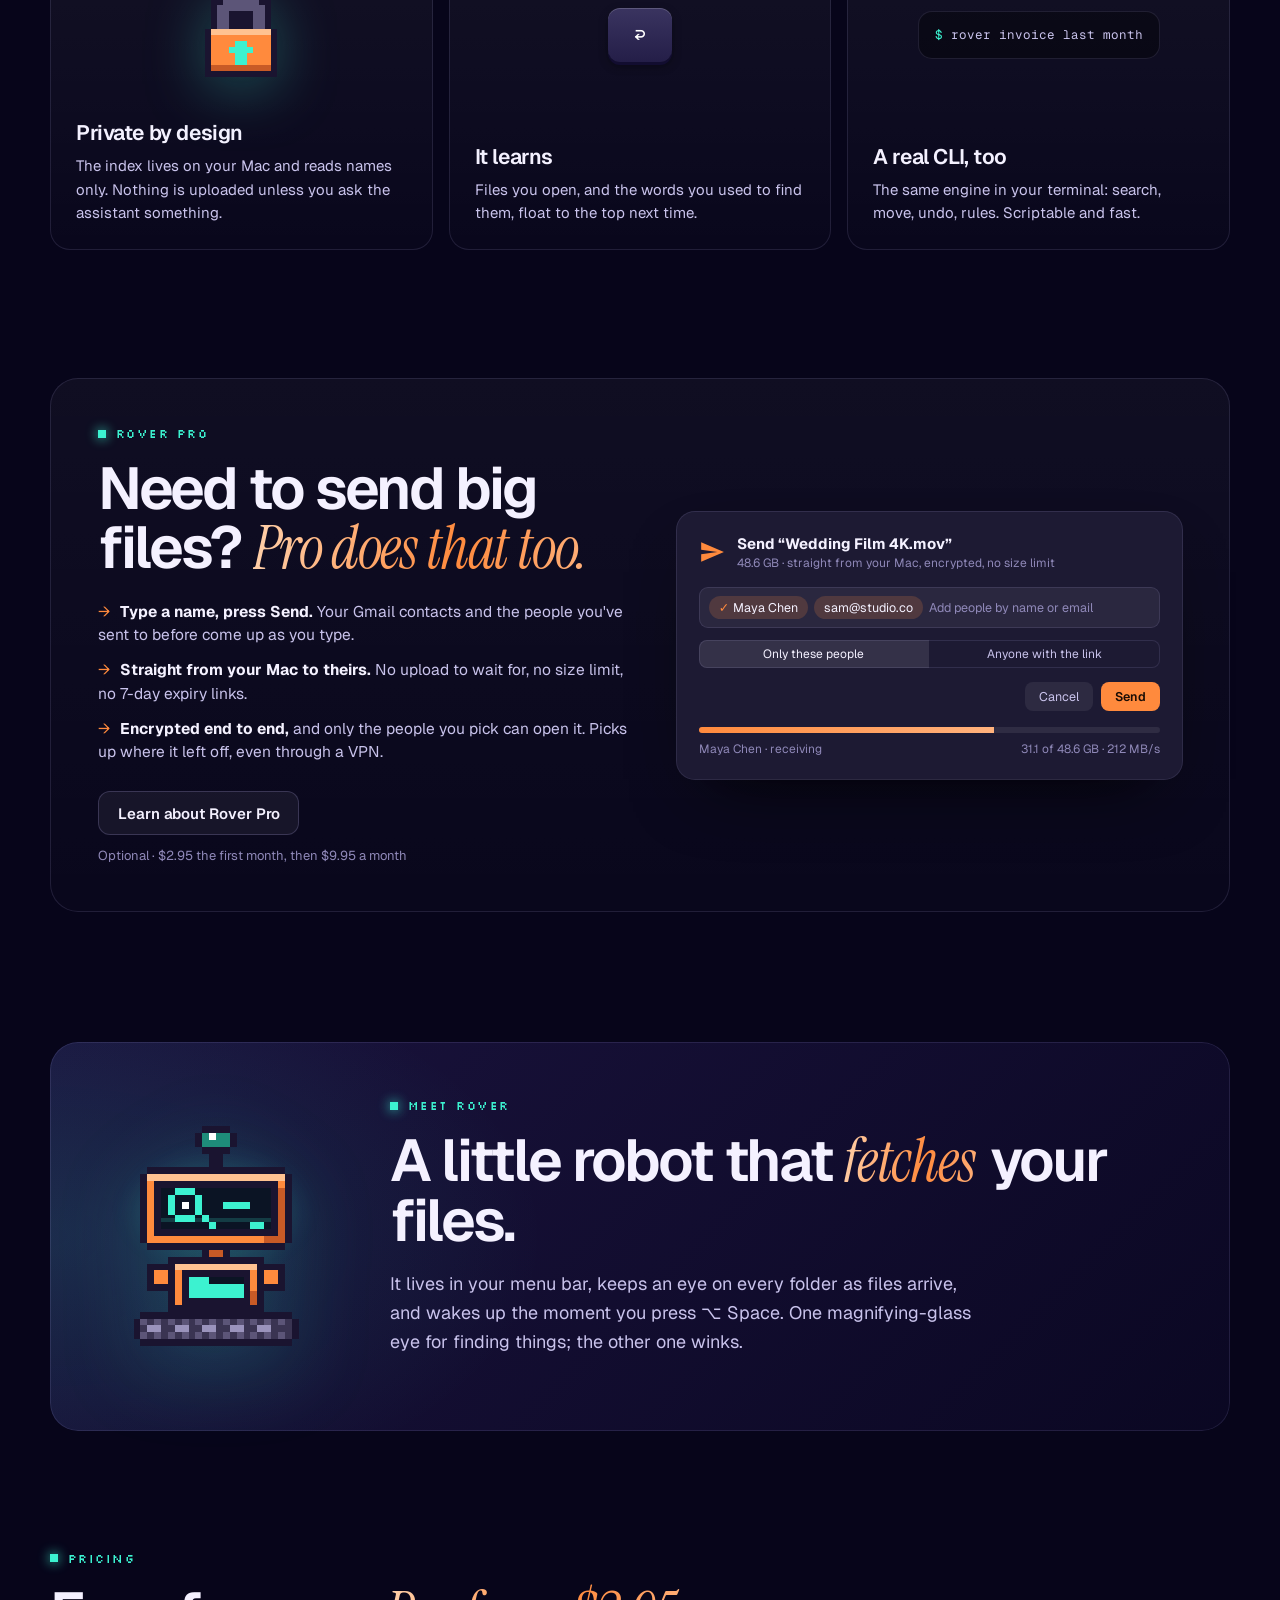
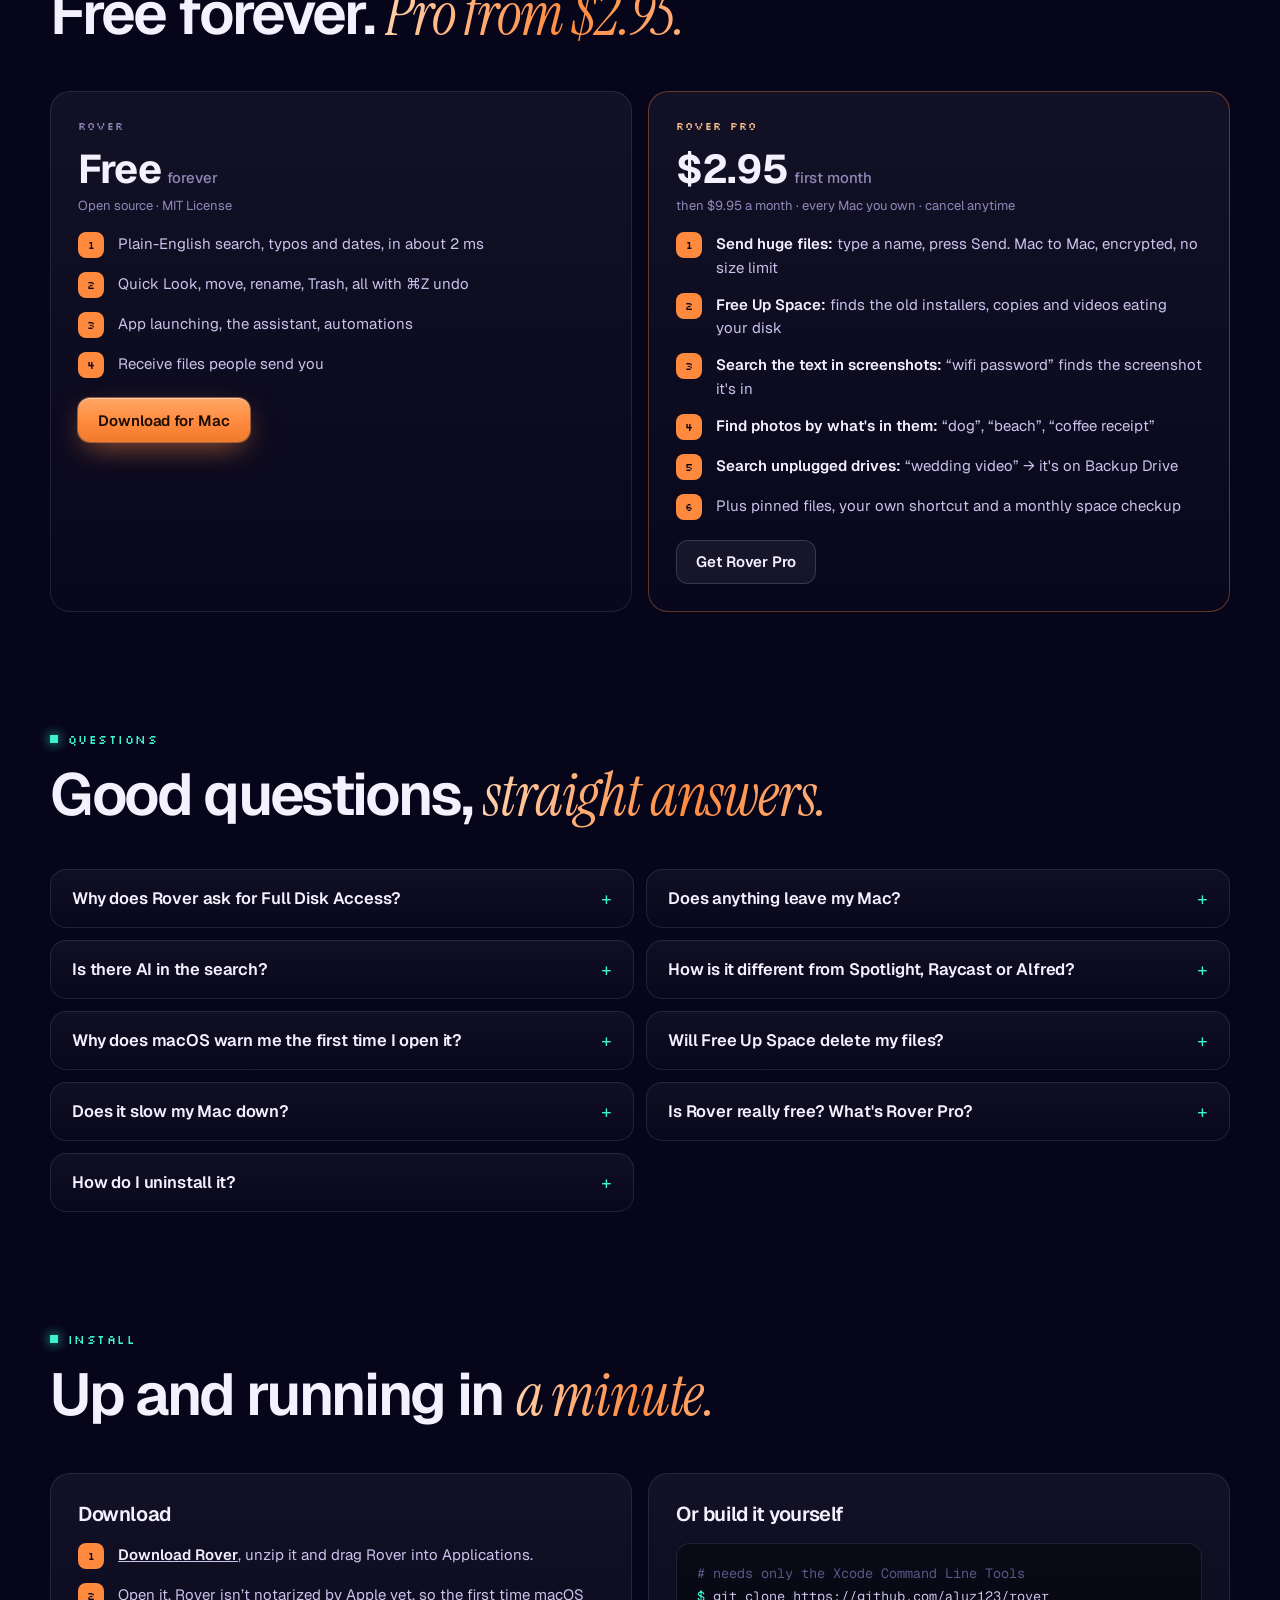
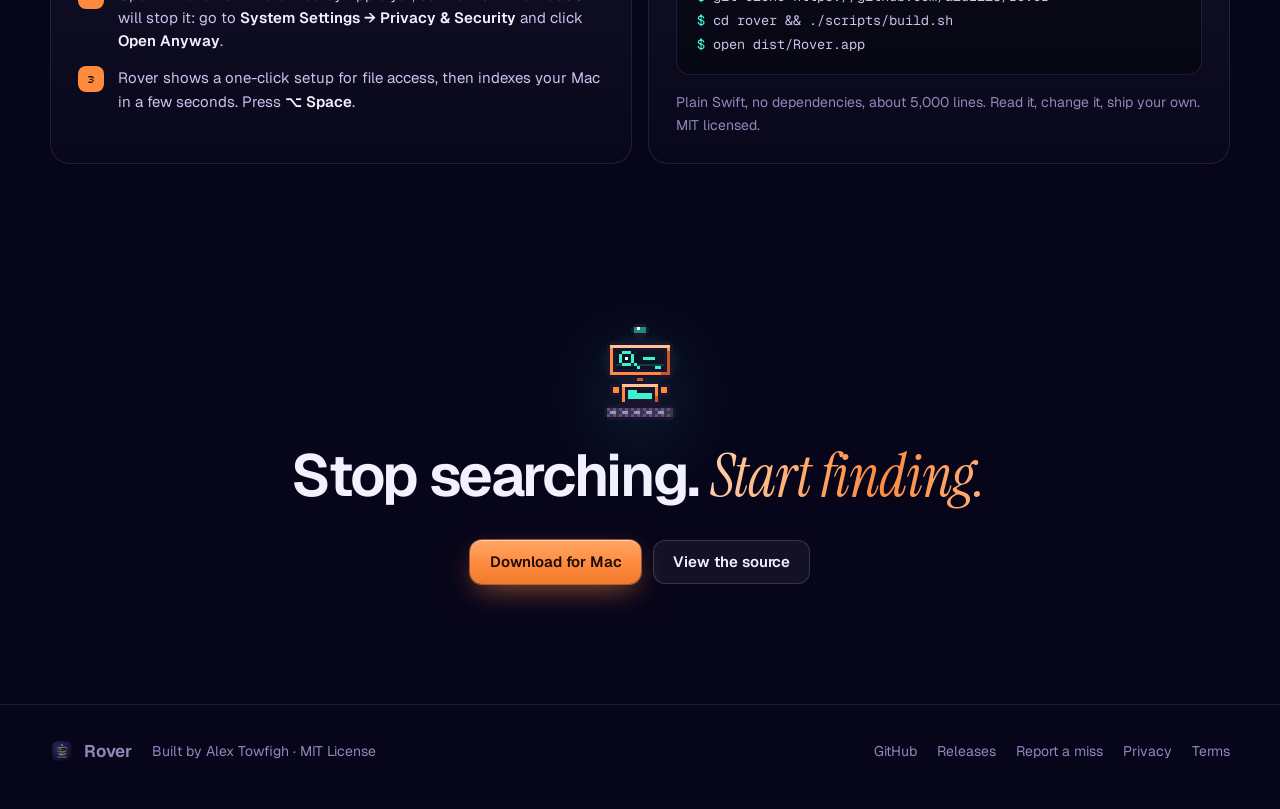
==== commit 3e5593d6: "Site: robots.txt, sitemap, llms.txt, structured data, IndexNow key" ====
--- a/docs/index.html
+++ b/docs/index.html
@@ -217,6 +217,7 @@
   @media (max-width: 560px) { #demo .rv-hint { display: none; } #demo .rv-field { font-size: 18px; } #demo .rv-when { display: none; } .rv-num { display: none; } }
   @media (prefers-reduced-motion: reduce) { .reveal { opacity: 1; transform: none; transition: none; } .bar i { transition: none; } }
 </style>
+<script type="application/ld+json">[{"@context": "https://schema.org", "@type": "SoftwareApplication", "name": "Rover", "url": "https://getrover.dev/", "applicationCategory": "UtilitiesApplication", "operatingSystem": "macOS 13 or later", "description": "Free, open-source file search for Mac. Press Option-Space, type like you talk, and find any file in about 2 ms.", "downloadUrl": "https://github.com/aluz123/rover/releases/latest/download/Rover.zip", "author": {"@type": "Person", "name": "Alex Towfigh"}, "license": "https://opensource.org/licenses/MIT", "sameAs": ["https://github.com/aluz123/rover"], "offers": [{"@type": "Offer", "name": "Rover", "price": "0", "priceCurrency": "USD"}, {"@type": "Offer", "name": "Rover Pro", "price": "9.95", "priceCurrency": "USD", "url": "https://getrover.dev/pro", "description": "$2.95 the first month, then $9.95 a month"}]}, {"@context": "https://schema.org", "@type": "FAQPage", "mainEntity": [{"@type": "Question", "name": "Why does Rover ask for Full Disk Access?", "acceptedAnswer": {"@type": "Answer", "text": "macOS hides folders like Documents, Desktop and Downloads from apps until you allow it. Rover reads file names (not contents) to build its index. You can also allow just Desktop, Documents and Downloads instead."}}, {"@type": "Question", "name": "Does anything leave my Mac?", "acceptedAnswer": {"@type": "Answer", "text": "No. The index lives on your Mac and holds names, dates and sizes only. The one exception is the optional assistant (⇥ Tab), which sends your question and file names to Claude only when you ask it something."}}, {"@type": "Question", "name": "Is there AI in the search?", "acceptedAnswer": {"@type": "Answer", "text": "No. Search is a fast index plus a plain-English parser, a hand-made synonym list and a ranking function, all in Swift with no dependencies. That is why it takes about 2 ms and works offline."}}, {"@type": "Question", "name": "How is it different from Spotlight, Raycast or Alfred?", "acceptedAnswer": {"@type": "Answer", "text": "Spotlight finds files if you remember their name. Raycast and Alfred are launchers that use Spotlight's file search. Rover keeps its own index and understands how people actually remember files: typos, “last summer”, “in downloads”, “the short version”. In our benchmark it found the right file 95% of the time, versus 58% for Spotlight."}}, {"@type": "Question", "name": "Why does macOS warn me the first time I open it?", "acceptedAnswer": {"@type": "Answer", "text": "Rover isn't notarized by Apple yet. Open System Settings → Privacy & Security and click Open Anyway, or build it from source with one command."}}, {"@type": "Question", "name": "Will Free Up Space delete my files?", "acceptedAnswer": {"@type": "Answer", "text": "Never permanently. It only suggests; you choose. Files go to the Trash, or to a backup drive with the original sent to the Trash after the copy is checked, and ⌘Z puts everything back. It never suggests iCloud files, code projects or Apple's apps."}}, {"@type": "Question", "name": "Does it slow my Mac down?", "acceptedAnswer": {"@type": "Answer", "text": "It indexes about 225,000 files in about 2 seconds at launch, then follows changes live. At rest it uses close to 0% CPU and about 30 MB of memory."}}, {"@type": "Question", "name": "Is Rover really free? What's Rover Pro?", "acceptedAnswer": {"@type": "Answer", "text": "Yes. Search, Quick Look, moves with undo, app launching, the assistant and automations are free and open source. Rover Pro is an optional subscription: $2.95 for the first month, then $9.95 a month. It adds sending huge files straight to anyone, Free Up Space, searches the text in your screenshots, finds photos by what's in them, searches backup drives that aren't plugged in, and adds pinned files, your own shortcut and a monthly space checkup. Pro is closed source and comes in the official app."}}, {"@type": "Question", "name": "How do I uninstall it?", "acceptedAnswer": {"@type": "Answer", "text": "Quit Rover from its menu, drag it from Applications to the Trash, and delete ~/Library/Application Support/Rover."}}]}]</script>
 </head>
 <body>
 <canvas id="sky"></canvas><div class="grain"></div>
